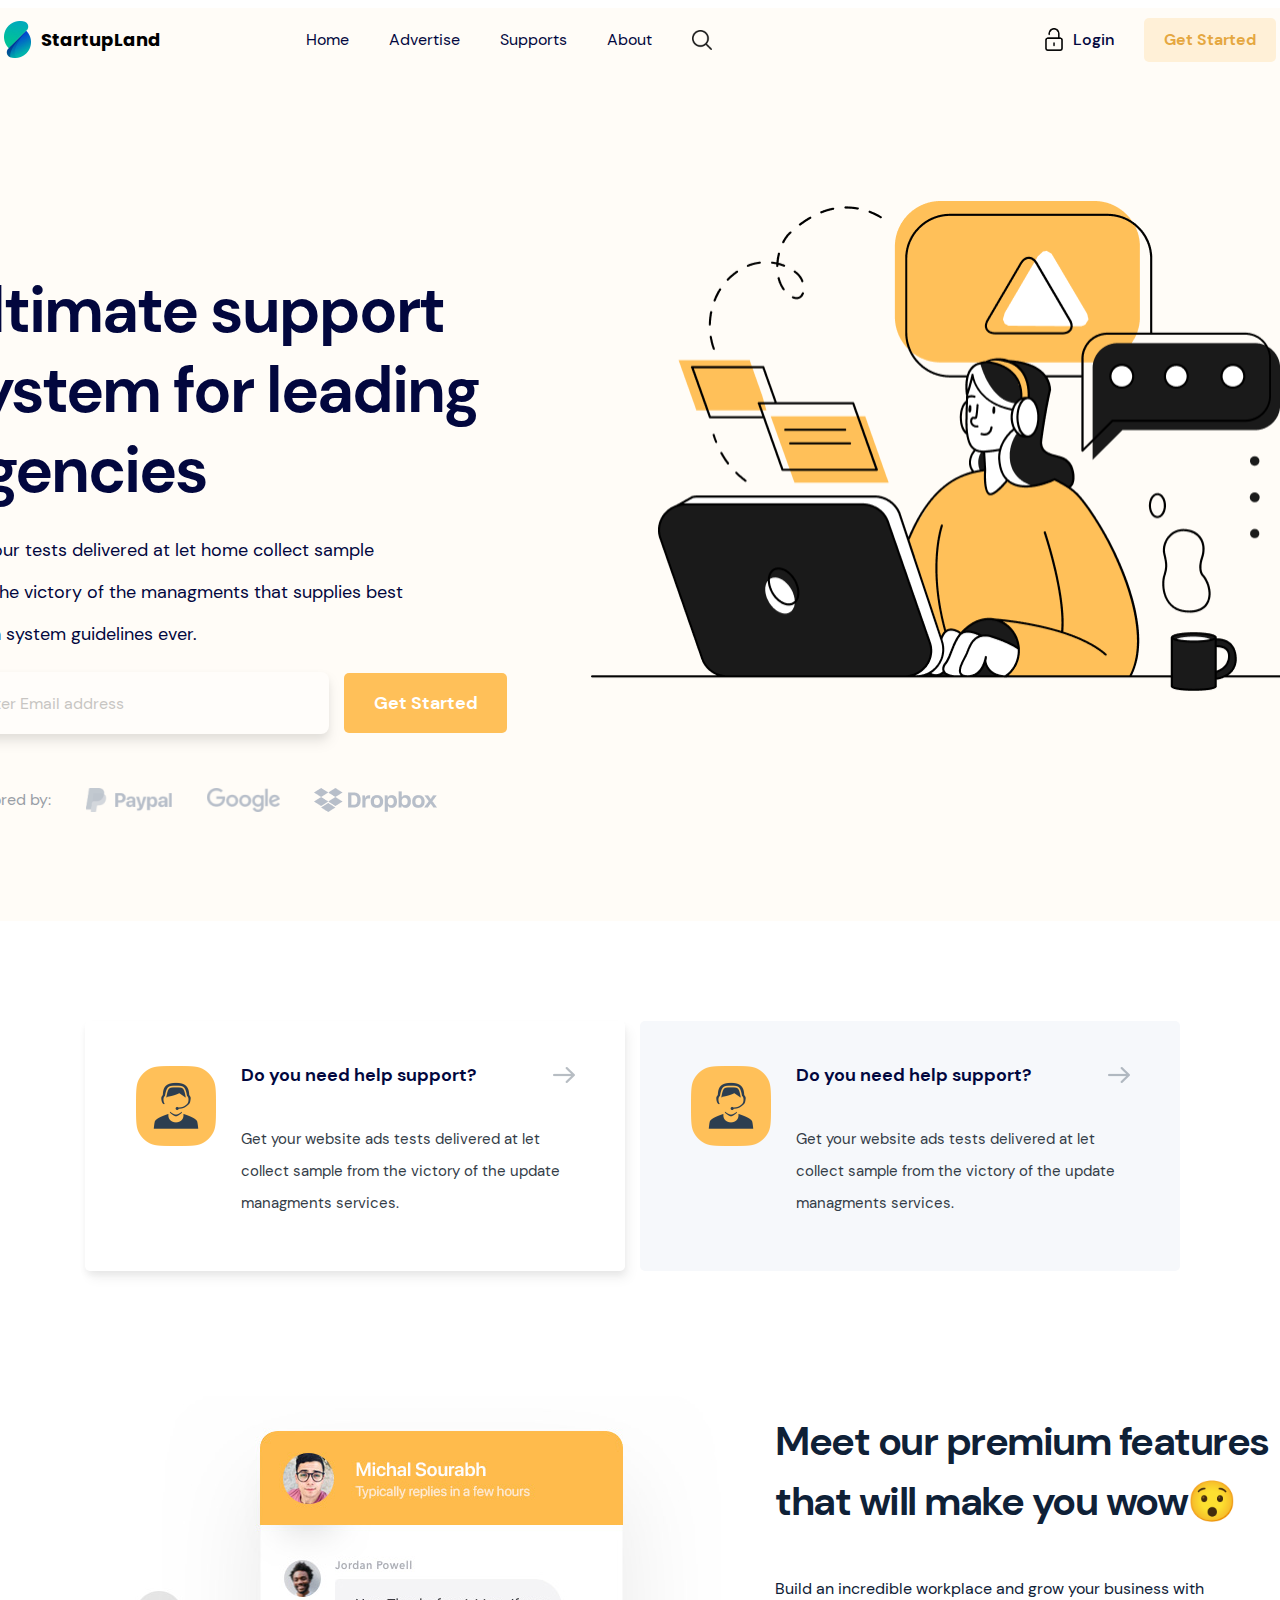
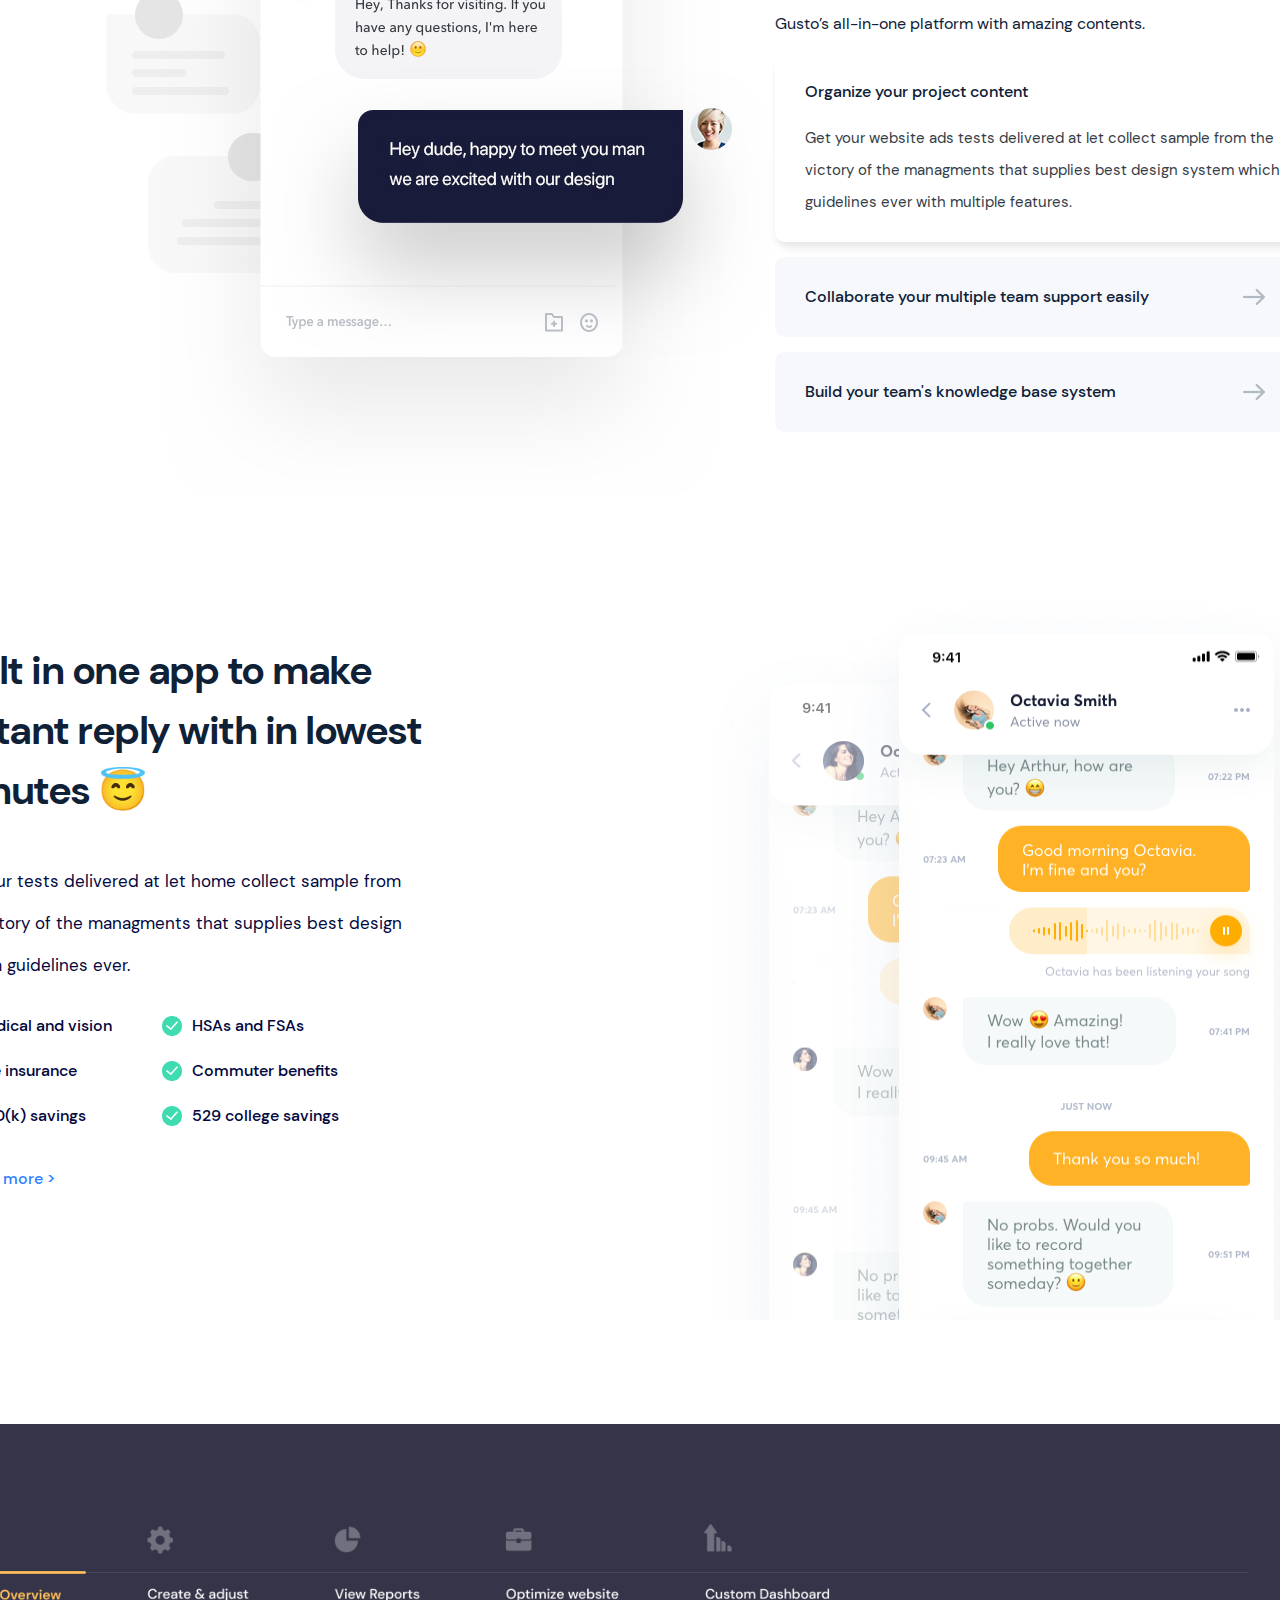
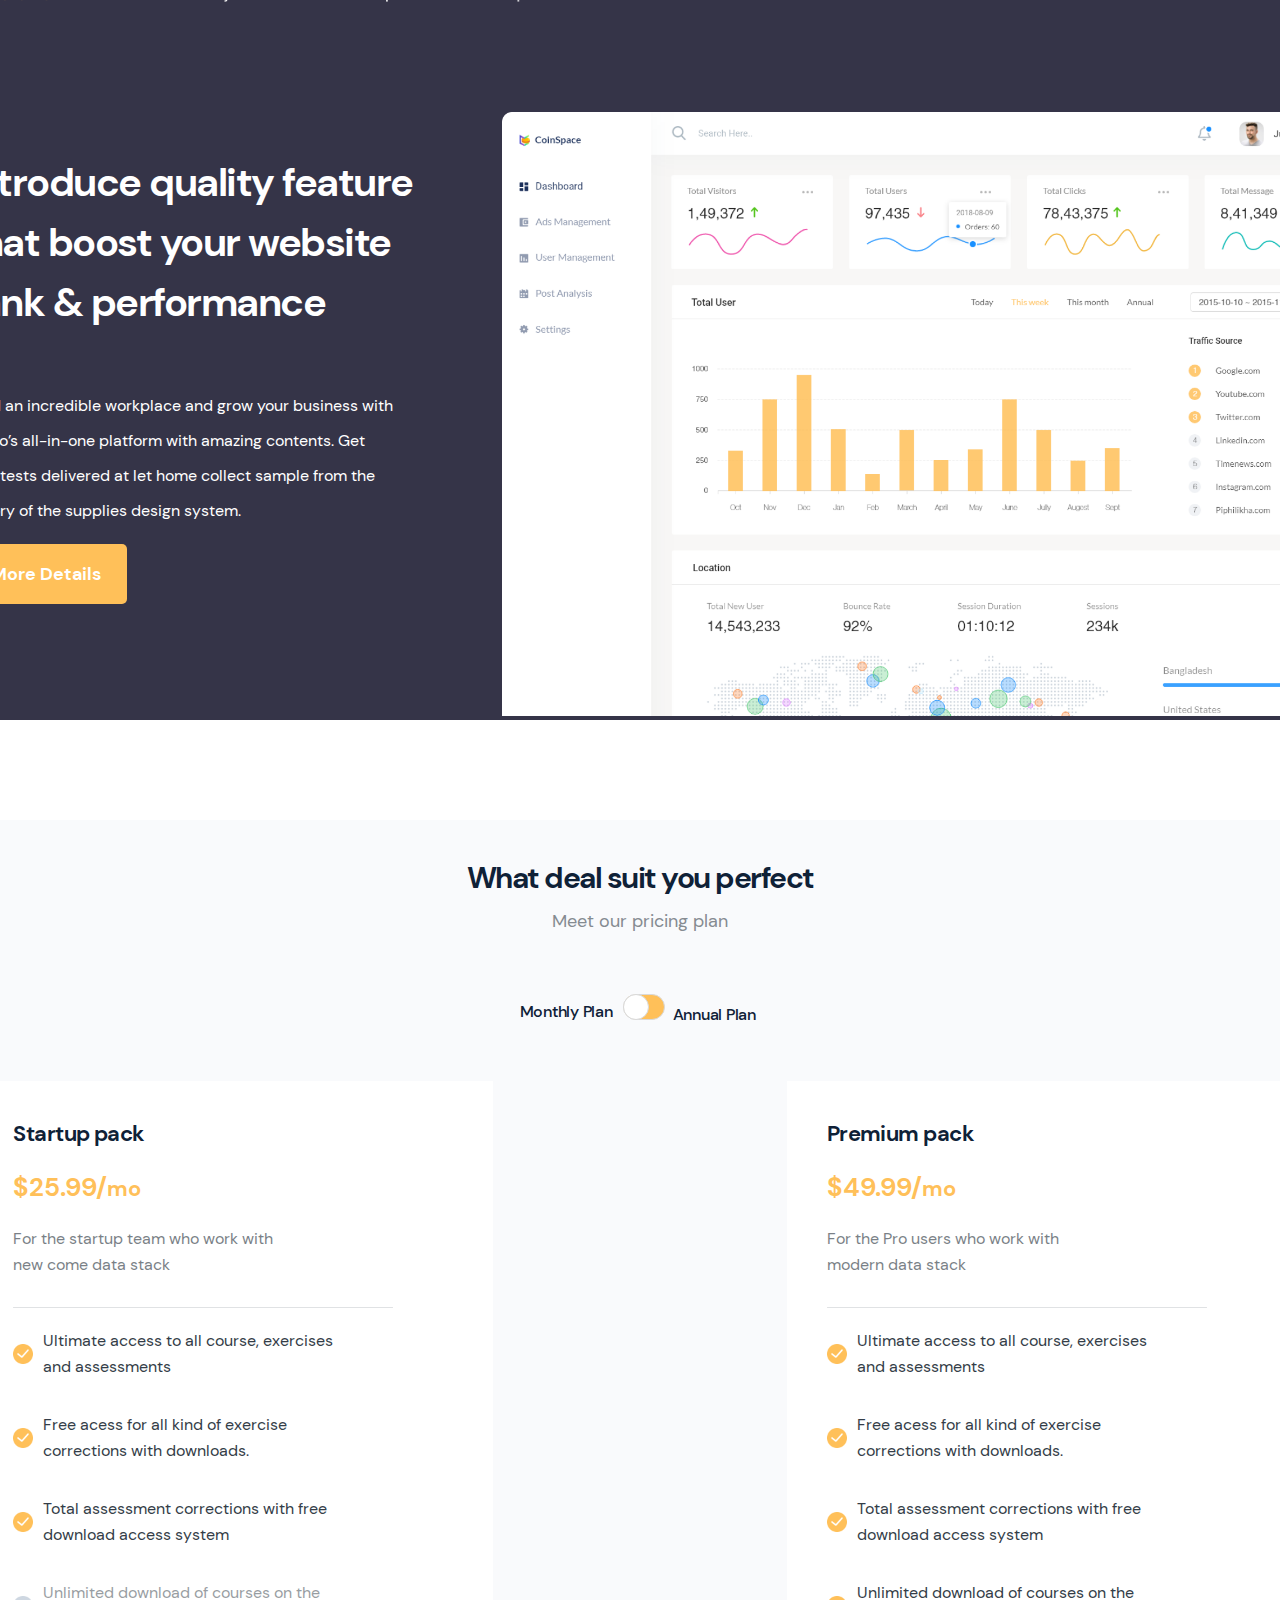
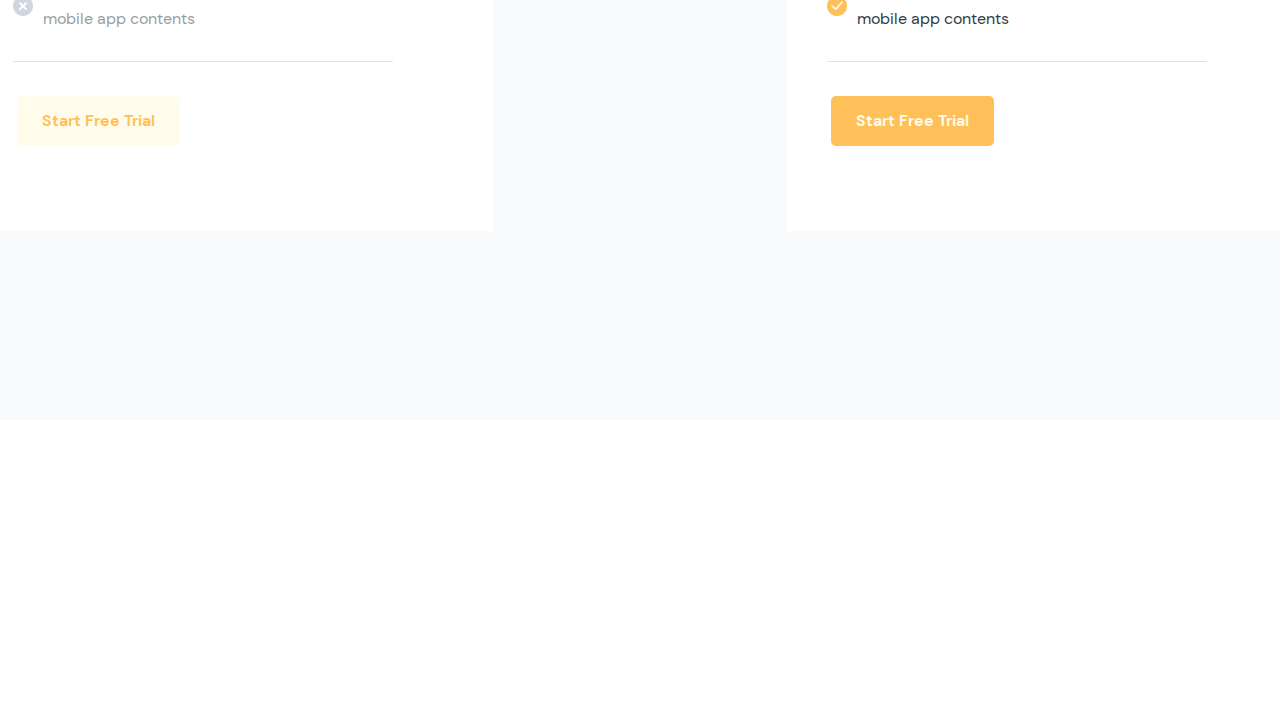
==== index.html @ fa93d99b "чергові зміни" ====
<!DOCTYPE html>
<html lang="en">
<head>
    <meta charset="UTF-8">
    <meta name="viewport" content="width=device-width, initial-scale=1.0">
    <link rel="stylesheet" href="style.css">
    <title>Document</title>
</head>
<body>
    <div class="container" id="header">
        <div class="top-menu">
            <div class="leftside-header"><div class="header-logo">
            <img src="img/logo.png">
            <p class="logo-text">StartupLand</p>
            </div>
            <div class="top-nav">
                <ul class="nav-ul">
                    <li><a href="#">Home</a>
                    </li>
                    <li><a href="#">Advertise</a>
                    </li>
                    <li><a href="#">Supports</a>
                    </li>
                    <li><a href="#">About</a>
                    </li>
                    <li>
                    <a href="#"><img src="img/search.png"></a>
                    </li>
                </ul></div></div>
            <div class="rightside-header">
                <div class="login">
                <a href="#"><img src="img/lock.png">Login</a>
            </div>
            <div class="get-started-button">
                    <a href="#">Get Started</a>
            </div></div>
            </div>
        <div class="flex-header-content">
        <div class="header-content">
            <h1>Ultimate support system for leading agencies</h1>
            <div class="header-text"><p>Get your tests delivered at let home collect sample from the victory of the managments that supplies best
                design system guidelines ever.</p></div>
               <div class="interactive-header">
                <form class="header-form">
                    <input type="email" placeholder="Enter Email address">
                </form>
                <button class="main-button"><a href="#">Get Started</a></button>
            </div>
            <div class="sponsors">
                <p>Sponsored by: </p>
                <img src="img/paypal.png">
                <img src="img/google.png">
                <img src="img/dropbox.png">
            </div>
        </div><img src="img/header_img.png"></div>
    </div>
    <div class="container" id="service">
        <div class="service1">
            <div  class="srvc_agent_img"><img src="img/service_agent.png"></div>
            <div>
                <div class="service-header"><h3>Do you need help support?</h3><img src="img/arrow.png"></div>
                <div class="service-text"><p>Get your website ads tests delivered at let collect sample from the victory of the update managments services.</p></div>
            </div>
        </div>
        <div class="service2">
            <div class="srvc_agent_img"><img src="img/service_agent.png"></div>
            <div>
                <div class="service-header"><h3>Do you need help support?</h3><img src="img/arrow.png"></div>
                <div class="service-text"><p>Get your website ads tests delivered at let collect sample from the victory of the update managments services.</p></div>
            </div>
        </div>
    </div>
    <div class="container" id="features">
        <div class="features-image"><img src="img/features_img.png"></div>
        <div class="features-content">
            <div class="features-header">
                <p>Meet our premium features 
            that will make you wow😯</p></div>
        <div class="features-text">
            <p>Build an incredible workplace and grow your business with Gusto’s all-in-one platform with amazing contents.</p>
        </div>
        <div class="features-container-shadowed">
            <h4>Organize your project content</h4>
            <p>Get your website ads tests delivered at let collect sample from the victory of the managments that supplies best design system which guidelines ever with multiple features.</p>
        </div>
        <div class="features-buttons">
           <div class="featuresBtn1"><div><a href="#">Collaborate your multiple team support easily </a></div><div><img src="img/arrow.png"></div></div> 
           <div class="featuresBtn1"><div><a href="#">Build your team's knowledge base system</a></div><div><img src="img/arrow.png"></div></div> 
        </div>
    </div></div>
    <div class="container" id="workHard">
        <div class="workHard-content"> 
            <div class="workHard-header">
            <p>Built in one app to make instant reply with in lowest minutes 😇</p></div>
            <div class="workHard-text"><p>Get your tests delivered at let home collect sample from the victory of the managments that supplies best design system guidelines ever.</p></div>
            <div class="workHard-benefits">
                <div class="first-column-wh">
                    <div class="benefit"><img src="img/green-check.png"><p>Medical and vision</p></div>
                    <div class="benefit"><img src="img/green-check.png"><p>Life insurance</p></div>
                    <div class="benefit"><img src="img/green-check.png"><p>400(k) savings</p></div>
                </div>
                <div class="second-column-wh">
                    <div class="benefit"><img src="img/green-check.png"><p>HSAs and FSAs</p></div>
                    <div class="benefit"><img src="img/green-check.png"><p>Commuter benefits</p></div>
                    <div class="benefit"><img src="img/green-check.png"><p>529 college savings</p></div>
                </div>
            </div>
        <a href="#">Explore more  ></a>    
        </div>
        <div class="workHard-image"><img src="img/workhard_img.png"></div>
    </div>
    <div class="container" id="slideFeatures">
        <div>
            <div class="tab-section-sf"><img src="img/tab_section.png"></div>
            <div class="slideFeatures-content">
                <div>
                    <div class="sf-content-header">
                    <p>Introduce quality feature 
                that boost your website
                rank & performance</p></div>
                <div class="sf-text">
                    <p>Build an incredible workplace and grow your business with Gusto’s all-in-one platform with amazing contents. Get your tests delivered at let home collect sample from the victory of the supplies design system.</p>
                </div>
                <button class="sf-button"><a href="#">More Details</a></button>
            </div>
                <div class="sf-image"><img src="img/sf_img.png">   </div>
            </div>
        </div>
    </div>
    <div class="container" id="pricingPlan">
        <div class="title-pricing">
            <h3>What deal suit you perfect</h3>
            <p>Meet our pricing plan</p>
            <div class="checkkbox">
            <div class="checkkkbox">
             <div><label>Monthly Plan</label></div>
            <div><input type='checkbox' class='ios8-switch ios8-switch-lg' id='checkbox-3'>
            <label for='checkbox-3'>Annual Plan</label>
        </div>
            <br></div></div></div>
       <div class="pricing-packs">
        <div class="startup-pack">
            <h2>Startup pack</h2>
            <p><span>$25.99/</span>mo</p>
            <div class="pack-info"><p>For the startup team who work with new come data stack</p></div>
            <img src="img/dividor.png">
            <div class="orange-benefit"><img src="img/orange-check.png"><p>Ultimate access to all course, exercises and assessments</p></div>
            <div class="orange-benefit"><img src="img/orange-check.png"><p>Free acess for all kind of exercise corrections with downloads.</p></div>
            <div class="orange-benefit"><img src="img/orange-check.png"><p>Total assessment corrections with free download access system</p></div>
            <div class="cross-benefit"><img src="img/cross.png"><p>Unlimited download of courses on the mobile app contents</p></div>
            <img src="img/dividor.png">
            <button class="button-startupPack"><a href="#">Start Free Trial</a></button>
        </div>
        <div class="premium-pack">
            <h2>Premium pack</h2>
            <p><span>$49.99/</span>mo</p>
            <div class="pack-info"><p>For the Pro users who work with modern data stack</p></div>
            <img src="img/dividor.png">
            <div class="orange-benefit"><img src="img/orange-check.png"><p>Ultimate access to all course, exercises and assessments</p></div>
            <div class="orange-benefit"><img src="img/orange-check.png"><p>Free acess for all kind of exercise corrections with downloads.</p></div>
            <div class="orange-benefit"><img src="img/orange-check.png"><p>Total assessment corrections with free download access system</p></div>
            <div class="orange-benefit"><img src="img/orange-check.png"><p>Unlimited download of courses on the mobile app contents</p></div>
            <img src="img/dividor.png">
            <button class="button-premiumPack"><a href="#">Start Free Trial</a></button>
        </div>
       </div>
    </div>
    <div class="container" id="allComments"></div>
    <div class="container" id="footer"></div>
</body>
</html>
---- style.css ----
@font-face {
    font-family: 'dm-sans';
    src: url('fonts/DMSans-Regular.ttf');
}
@font-face {
    font-family: 'dm-sans';
    font-weight: bold;
    src: url('fonts/DMSans-Bold.ttf');
}
@font-face {
    font-family: 'dm-sans-medium';
    src: url('fonts/DMSans-Medium.ttf');
}
@font-face {
    font-family: 'poppins-bold';
    src: url('fonts/Poppins-Bold.ttf');
}
.container{
    margin-bottom: 100px;
    width: 1920px;
}
/* HEADER */ 
body{
display:flex;
align-items:center;
flex-direction: column;
}
#header{    
    background-image: url(img/header_bg.png);
}
.top-menu{
    display:flex;
    flex-direction: row;
    align-items: center;
    justify-content: space-evenly;
}
.top-nav {
    display: flex;
    flex-direction: row;
}

.top-nav ul, .top-nav li{
    list-style-type: none;
    display: flex;
    flex-direction: row;
    padding-left:40px;
}
.top-nav ul li img,  .login img{
    height:20px;
    width:auto;
    margin-right: 10px;
}
.logo-text{
    font-family: 'poppins-bold';
    font-size:18px;
}
.nav-ul{
    font-size:16px;
    font-family: 'dm-sans';
}
.header-logo{
    display: flex;
    flex-direction: row;
    align-items: center;
    margin-right: 65px;
    
}
.header-logo img {
    height: 37px;
    width: auto;
    margin-right: 10px;
}
.nav-ul img{
    height: 30px;
    width: auto;
    margin-right:250px;
}
.login{
    color:#0F2137;
    font-family: 'dm-sans-medium';
    font-size:16px;
    margin-right:15px;
    
}

.login img{
    width:18px;
    height: auto;
}
.login a, .login, .top-nav ul li a{
    display: flex;
    flex-direction: row;
    align-items: center;
    text-decoration: none;
    color: #02073E;
    
}
.get-started-button a{
    text-decoration: none;
    text-align: center;
    color: #E5A740;
}
.get-started-button{
    display:flex;
    flex-direction: column;
    justify-content: center;
    margin-left:15px;
    background:#FFF0D7;
    border-radius: 5px;
    font-family: 'dm-sans';
    font-weight: bold;
    font-size:16px;
    width:131.82px;
    height:44px;
}
.leftside-header , .rightside-header{
display:flex;
flex-direction: row;
}
.header-text{
display:flex;
width: 470px;
height: 116px;
left: 310px;

font-family: 'dm-sans';
font-style: normal;
font-weight: 400;
font-size: 18px;
line-height: 42px;

color: #02073E;
}
.flex-header-content{
    display:flex;
    flex-direction: row;
    align-items: center;
    justify-content: center;
    margin-bottom: 100px;
}
.flex-header-content img{
    height:490.8px;
    width:741.1px;
}
.header-content{
    display: flex;
    flex-direction: column;
}
.header-content h1{
    display:flex;
    letter-spacing: -2px;
    font-family: 'dm-sans';
    font-size:64px;
    line-height:80px;
    width: 644px;
    height: 240px;
    left: 310px;
    margin:200px 0 0 0  ;
    color: #02073E;
}
.header-form{
    margin: 45px 0px;
    color:#02073E;
}
.header-form input{
    font-family: 'dm-sans';
    padding-left:30px;  
    text-align: left;
    color:#02073E;
    opacity:0.4;
    line-height: 40px;
    font-size: 16px;
    border-radius: 8px;
    border-style: none;
    outline: none;
    width:350px;
    height:60px;
    box-shadow: 0 8px 12px rgba(0, 0, 0, 0.2), 0 4px 6px rgba(0, 0, 0, 0.1);
}
.header-form button{
    border-radius: 8px;
    border: 0px;
    outline: none;
    height: 60px;
    font-size: 16px;
    line-height: 40px;
    background-color: #FFFFFF;
    color: #02073E;
}
.interactive-header{
    display: flex;
    flex-direction: row;
    align-items: center;
}
.main-button{
    margin-left:20px;
    display:flex;
    align-items: center;
    width:163px;
    height:60px;
    flex-direction: column;
    justify-content: center;
    margin-left:15px;
    background:#FFC059;
    border-radius: 5px;
    font-family: 'dm-sans';
    font-weight: bold;
    font-size:18px;
    border:0px;
}
.main-button a{
    text-decoration: none;
    text-align: center;
    color:#FFFFFF;

}
.header-img{
    height:741.1px;
    width:auto;
}
.sponsors{
    display: flex;
    flex-direction: row;
    justify-content: space-between;
    align-items: center;
    width:490px;
    height:42px;
}
.sponsors p{


font-family: 'DM-Sans';
font-style: normal;
font-weight: 400;
font-size: 16px;
line-height: 42px;

color: #566272;

opacity: 0.6;

}
.sponsors img{
    height:24px;
    width:auto;
}
/* HEADER */ 

/* SUPPORT */
#service{
    display: flex;
    flex-direction: row;
    align-items: center;
    justify-content: center;
}
.service1, .service2{
    display: flex;
    flex-direction: row;
    justify-content:center;
    width:540px;
    height:230px;
    font-family: 'dm-sans';
    color:#343D48;
    line-height: 32px;
    font-size:15px;
    margin-right:15px;
    border-radius:5px;
    padding-top:20px;
}
.srvc_agent_img{
    padding-top:25px;
    display: flex;
    align-items: start;
}
.service1{  
    box-shadow: 4px 8px 12px rgba(0, 0, 0, 0.05), 0 4px 6px rgba(0, 0, 0, 0.05);
}
.service2{
    background-color: #F6F8FB;
}
.service1 img, .service2 img {
width:80px;
height:80px;
}
.service-header{
    display: flex;
    flex-direction: row;
    justify-content: space-between;
    align-items: center;
    font-family: 'dm-sans';
    font-weight: bold;
    margin-left:25px;
    color:#02073E;
}
.service-text{
    margin-left:25px;
    width:334px;
}
.service-header img{
    height: 16px;
    width: auto;
}

/* SUPPORT */

/* FEATURES */
#features {
    display:flex;
    flex-direction: row;
    justify-content: center;
}
.features-header {
width:503px;
font-family: 'dm-sans';
font-style: normal;
font-weight: 700;
font-size: 40px;
line-height: 60px;
/* or 150% */
letter-spacing: -1.5px;

color: #0F2137;




}
.features-text{
width:478px;
font-family: 'dm-sans';
font-style: normal;
font-weight: 400;
font-size: 16px;
line-height: 35px;

color: #0F2137;


}
.features-image img {
    width:790px;
    height:725px;
}

.features-container-shadowed{
width:500px;
height: 150px;
font-family: 'dm-sans';
font-style: normal;
font-size: 15px;
padding:20px 10px 15px 10px;
line-height: 32px;
background-color: #FFFFFF;
color: #0F2137;
border-radius: 10px;
box-shadow: 4px 8px 12px rgba(0, 0, 0, 0.05), 0 4px 6px rgba(0, 0, 0, 0.05);
}
.features-container-shadowed p{
  margin-left:20px;
width:475px;
font-family: 'dm-sans';
font-style: normal;
font-weight: 400;
font-size: 15px;
line-height: 32px;
/* or 213% */

color: #343D48;


}
.features-container-shadowed h4{
margin:0px 0px 0px 20px;
width:302px;
font-family: 'dm-sans-medium';
font-size: 16px;
font-weight: 100;
line-height: 30px;
}


.features-buttons a{
    text-decoration: none;
    color:#0F2137;
    font-family: 'dm-sans-medium';
font-style: normal;
font-weight: 500;
font-size: 16px;
line-height: 30px;
}
.featuresBtn1{
    border-radius: 10px;
    margin-bottom: 5px;
    margin-top:15px;
    display: flex;
    flex-direction: row;
    align-items: center;
    justify-content: space-between;
    padding: 0 30px 0px 30px;
}
.features-buttons div {
    display: flex;
    flex-direction: row;
    align-items: center;
    background-color: #F6F8FB;
    min-height: 80px;
    max-width: 550px;
}
.features-buttons div img {
    height: 16px;
}
/* FEATURES */
/* WORKHARD */
#workHard{
    display: flex;
    flex-direction: row;
    justify-content: space-evenly;
}
.workHard-header{
width:510px;
font-family: 'dm-sans';
font-style: normal;
font-weight: 700;
font-size: 40px;
line-height: 60px;
/* or 150% */
letter-spacing: -1.5px;

color: #0F2137;


}
.workHard-text{
width:470px;
font-family: 'dm-sans';
font-style: normal;
font-weight: 400;
font-size: 17px;
line-height: 42px;

color: #02073E;


}
.workHard-image img{
    height: 720px;
    width: 620px;
}
.first-column-wh img , .second-column-wh img {
 width:20px;
 height: 20px;
 margin-right:10px;


}
.benefit p {
margin-right: 50px;

 }

.workHard-benefits{
    font-family: 'dm-sans-medium';
font-style: normal;
font-weight: 500;
font-size: 16px;
/* or 281% */

color: #02073E;

    display: flex;
    flex-direction: row;
    align-items: center;
    margin-bottom: 20px;
}
.benefit{
    display: flex;
    flex-direction: row;
    align-items: center;
    max-height: 45px;
}
.workHard-content a{
text-decoration:none;

font-family: 'dm-sans-medium';
font-size: 16px;
line-height: 42px;
/* identical to box height, or 262% */

color: #3183FF;


}
/* WORKHARD */

/* SLIDE FEATURES */
#slideFeatures{
    background-color: #353448;
    display:flex;
    flex-direction: row;
    justify-content: center;
}
.sf-content-header{
    display:flex;
    flex-direction: row;
width:458px;
margin-right:80px;
font-family: 'dm-sans';
font-style: normal;
font-weight: 700;
font-size: 40px;
line-height: 60px;
/* or 150% */
letter-spacing: -1.5px;

color: #FFFFFF;

}
.sf-text{
width:436px;
font-family: 'dm-sans';
font-style: normal;
font-weight: 400;
font-size: 16px;
line-height: 35px;
/* or 219% */

color: #FFFFFF;


}
.sf-button {
/* identical to box height, or 222% */
background:#FFC059;
border-radius: 5px;
width:163px;
height: 60px;
border:0px;
}
.sf-button a{
    text-decoration: none;
    color: #FFFFFF;
    font-family: 'dm-sans';
font-style: normal;
font-weight: 700;
font-size: 18px;
line-height: 40px;
text-align: center;
}
.sf-image{
    width:829px;
}
.sf-image img{
    max-width: 100%;
}
.slideFeatures-content{
    display: flex;
    flex-direction: row;
    margin-left:15px;
}
.tab-section-sf {
    margin-bottom: 100px;
}
.tab-section-sf img {
    width: 1300px;
    padding-top: 100px;
}
/* SLIDE FEATURES */
/* PRICING PLAN */
#pricingPlan{
    background-color: #F9FAFC;
}
.title-pricing{
  display: flex;
  flex-direction: column;
  align-items: center;
}
.title-pricing h3{

font-family: 'dm-sans';
font-style: normal;
font-weight: 700;
font-size: 30px;
line-height: 55px;
/* identical to box height, or 183% */
display: flex;
align-items: center;
text-align: center;
letter-spacing: -1.5px;
margin-bottom:-15px;
color: #0F2137;

}
.title-pricing p{

font-family: 'dm-sans';
font-style: normal;
font-weight: 400;
font-size: 18px;
line-height: 26px;
/* identical to box height, or 144% */
display: flex;
align-items: flex-end;
text-align: center;
margin-bottom: 60px;
color: #858B91;


}
.checkkkbox{
    display: flex;
flex-direction: row;
align-items: center;
width:261px;
}
.checkkbox label, .checkkbox p{

margin-left:10px;
font-family: 'dm-sans-medium';
font-style: normal;
font-weight: 500;
font-size: 16px;
line-height: 24px;
/* identical to box height, or 150% */
display: flex;
align-items: center;
letter-spacing: -0.24px;

color: #0F2137;


}
input[type="checkbox"].ios8-switch {
    position: absolute;
    margin: 8px 0 0 16px;    
}
input[type="checkbox"].ios8-switch + label {
    position: relative;
    padding: 5px 0 0 50px;
    line-height: 2.0em;
}
input[type="checkbox"].ios8-switch + label:before {
    content: "";
    position: absolute;
    display: block;
    left: 0;
    top: 0;
    width: 40px; /* x*5 */
    height: 24px; /* x*3 */
    border-radius: 16px; /* x*2 */
    background: #FFC059;
    border: 1px solid #d9d9d9;
    -webkit-transition: all 0.3s;
    transition: all 0.3s;
}
input[type="checkbox"].ios8-switch + label:after {
    content: "";
    position: absolute;
    display: block;
    left: 0px;
    top: 0px;
    width: 24px; /* x*3 */
    height: 24px; /* x*3 */
    border-radius: 16px; /* x*2 */
    background: #fff;
    border: 1px solid #d9d9d9;
    -webkit-transition: all 0.3s;
    transition: all 0.3s;
}
input[type="checkbox"].ios8-switch + label:hover:after {
    box-shadow: 0 0 5px rgba(0,0,0,0.3);
}
input[type="checkbox"].ios8-switch:checked + label:after {
    margin-left: 16px;
}
input[type="checkbox"].ios8-switch:checked + label:before {
    background: #55D069;
}
#pricingPlan{
    height:1200px;
}
.pricing-packs{
    display:flex;
    align-items: center;
    flex-direction: row;
    justify-content: space-evenly;
    padding: 0px -15px 0px -15px;
    margin-top:50px;
}
.startup-pack , .premium-pack{
    background-color:#FFFFFF;
    width:480px;
    height:730px;
    padding:20px 0 0 40px;
}

.startup-pack p, .premium-pack p {
    color:#FFC059;
    font-family: 'dm-sans';
    font-size:22px;
    font-weight:bold;
}
.startup-pack p span, .premium-pack p span {
    color:#FFC059;
    font-family: 'dm-sans';
    font-size:26px;
    font-weight:bold;
}
.pack-info p{

    width:291px;
    font-family: 'DM-Sans';
    font-style: normal;
    font-weight: 400;
    font-size: 16px;
    line-height: 26px;
    /* or 162% */
    
    color: #343D48;
    
    opacity: 0.65;
    
    }
.pricing-packs h2{
/* Business Class */


font-family: 'dm-sans';
font-style: normal;
font-weight: 700;
font-size: 22px;
line-height: 29px;
/* identical to box height */
display: flex;
align-items: flex-end;
letter-spacing: -0.55px;

color: #0F2137;


}
.orange-benefit, .cross-benefit{
 display: flex;
 flex-direction: row;
 align-items: center;
}
.orange-benefit p{
width:291px;
font-family: 'dm-sans';
font-style: normal;
font-weight: 400;
font-size: 16px;
line-height: 26px;
/* or 162% */
display: flex;
align-items: flex-end;

color: #343D48;

}
.startup-pack img , .premium-pack img{
    width:380px;
    height:1px;
}
.cross-benefit p{
    /* Drag & Drop Builder 1,000's of Templates Blog Support Tools eCo */

width:291px;
font-family: 'DM-Sans';
font-style: normal;
font-weight: 400;
font-size: 16px;
line-height: 26px;
/* or 162% */
display: flex;
align-items: flex-end;

color: #343D48;

opacity: 0.5;

}
.orange-benefit img{
    width:20px;
    height:20px;
    margin-right:10px;
}
.cross-benefit img{
    width:20px;
    height:20px;
    margin-right:10px;
}
.button-startupPack {
    margin-left:4px;
margin-top:30px;
    display:flex;
    align-items: center;
    width:163px;
    height:50px;
    flex-direction: column;
    justify-content: center;
    background:#fffcec;
    border-radius: 5px;
    font-family: 'dm-sans';
    font-weight: bold;
    font-size:18px;
    border:0px;
}
.button-startupPack a {
font-family: 'DM-Sans';
font-style: normal;
font-weight: 700;
font-size: 16px;
line-height: 40px;
/* identical to box height, or 250% */
text-align: center;

color: #FFC059;


    text-decoration: none;
    text-align: center;


}
.button-premiumPack{
    margin-left:4px;
margin-top:30px;
    display:flex;
    align-items: center;
    width:163px;
    height:50px;
    flex-direction: column;
    justify-content: center;
    background:#FFC059;
    border-radius: 5px;
    font-family: 'dm-sans';
    font-weight: bold;
    font-size:18px;
    border:0px;
}
.button-premiumPack a{
    font-family: 'DM-Sans';
font-style: normal;
font-weight: 700;
font-size: 16px;
line-height: 40px;
/* identical to box height, or 250% */
text-align: center;

color: #fffcec;


    text-decoration: none;
    text-align: center;

}
/* PRICING PLAN */
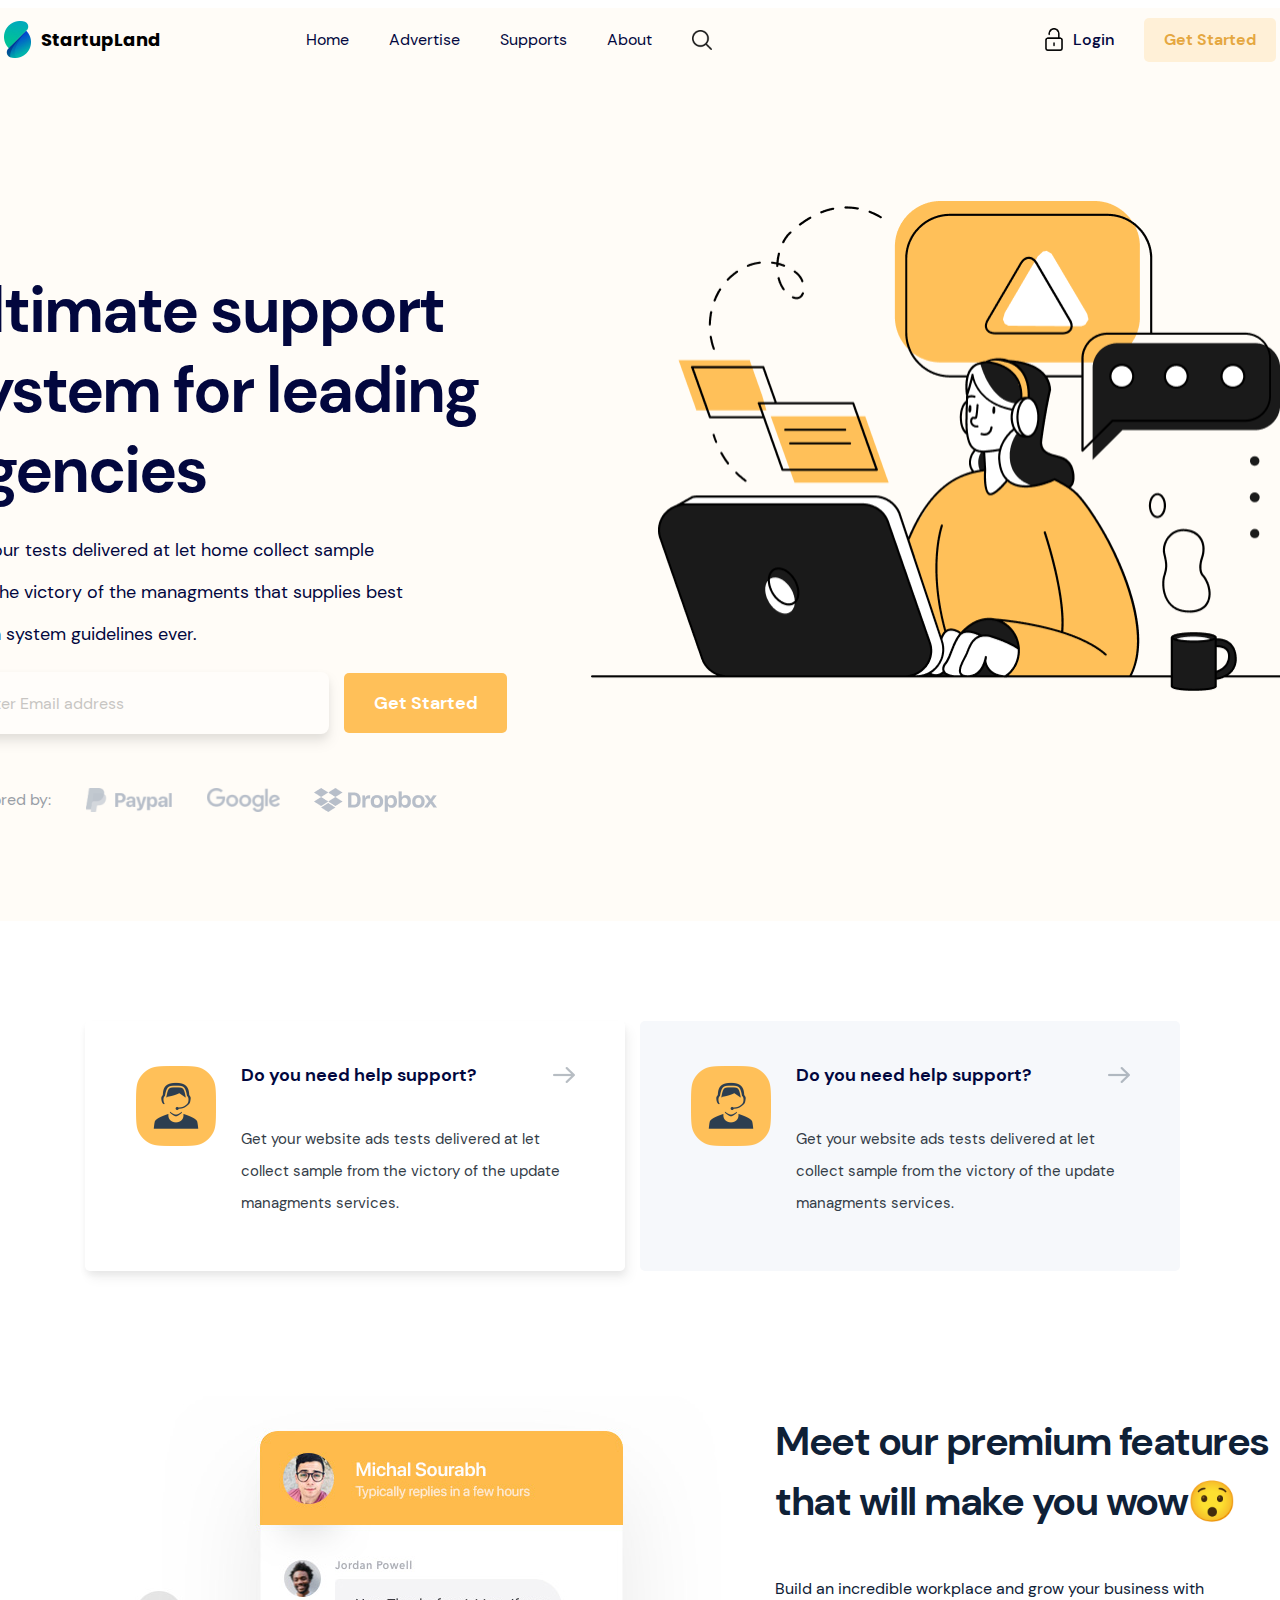
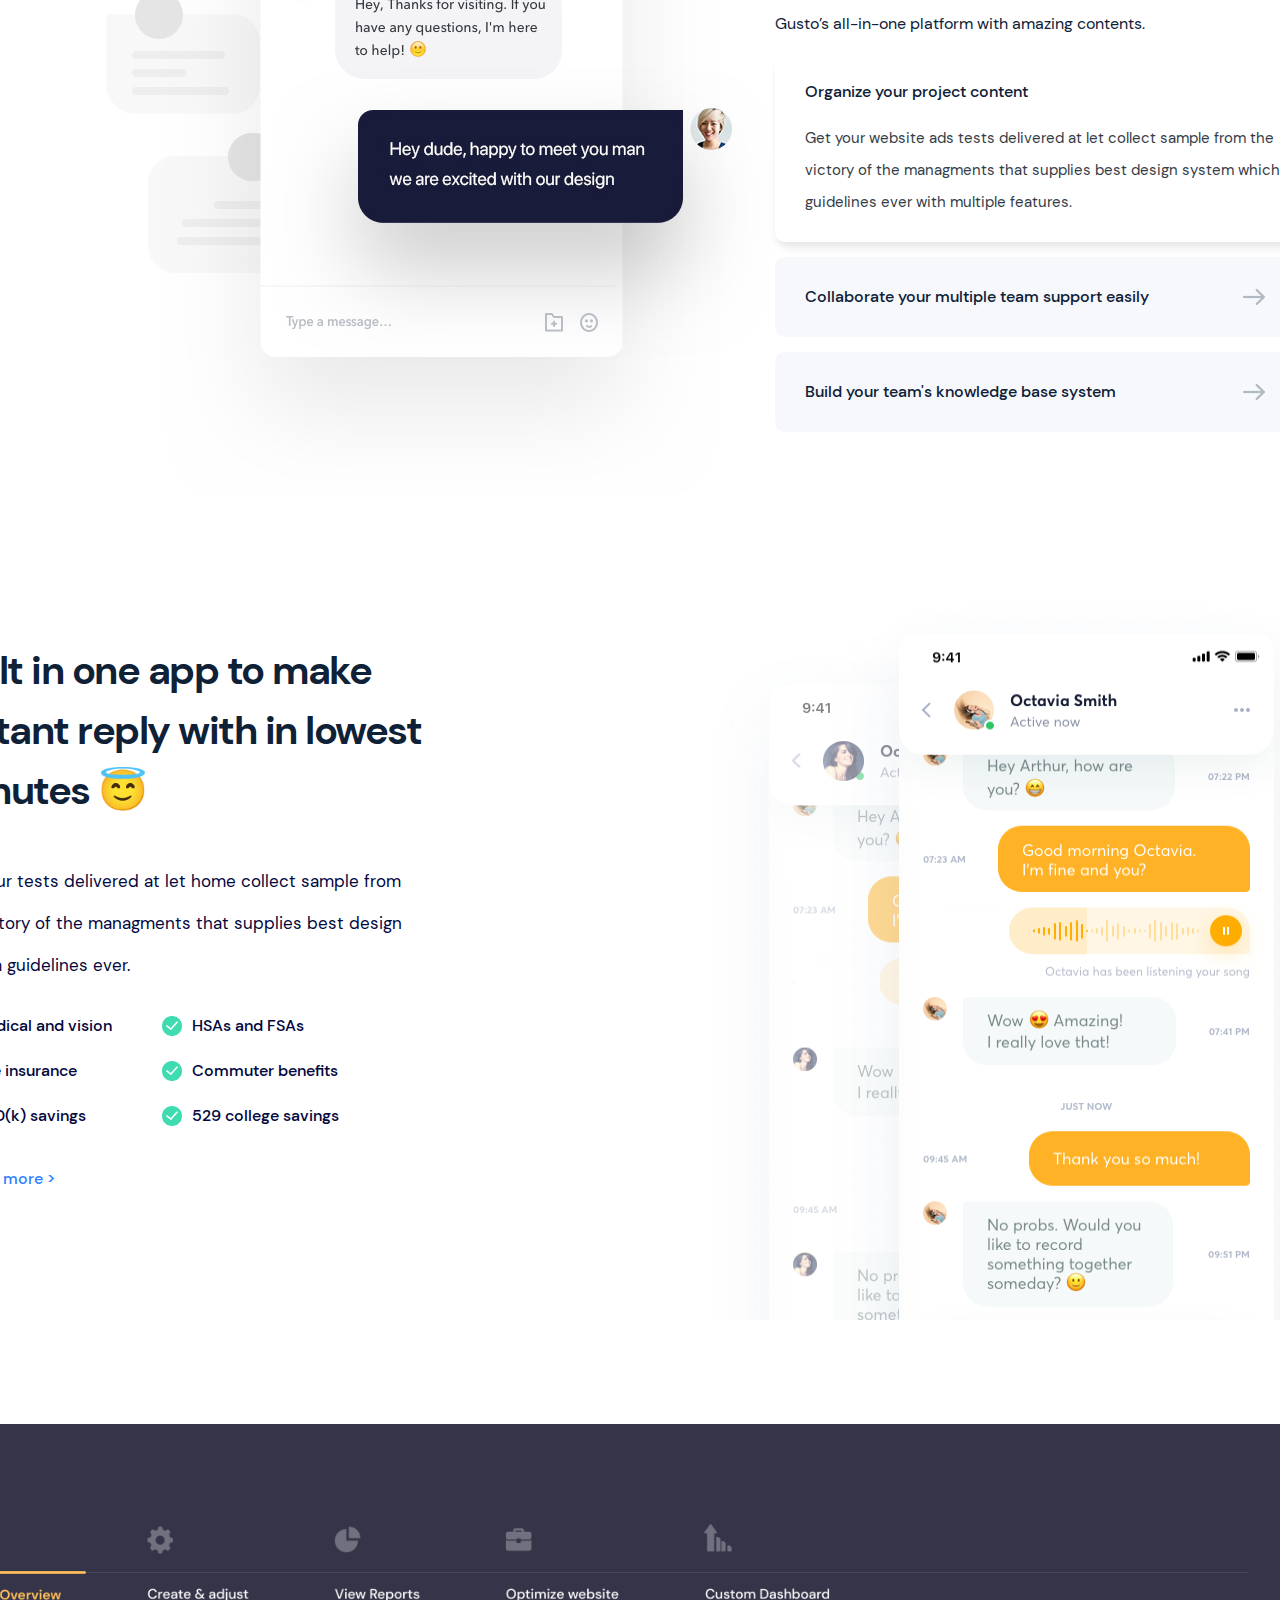
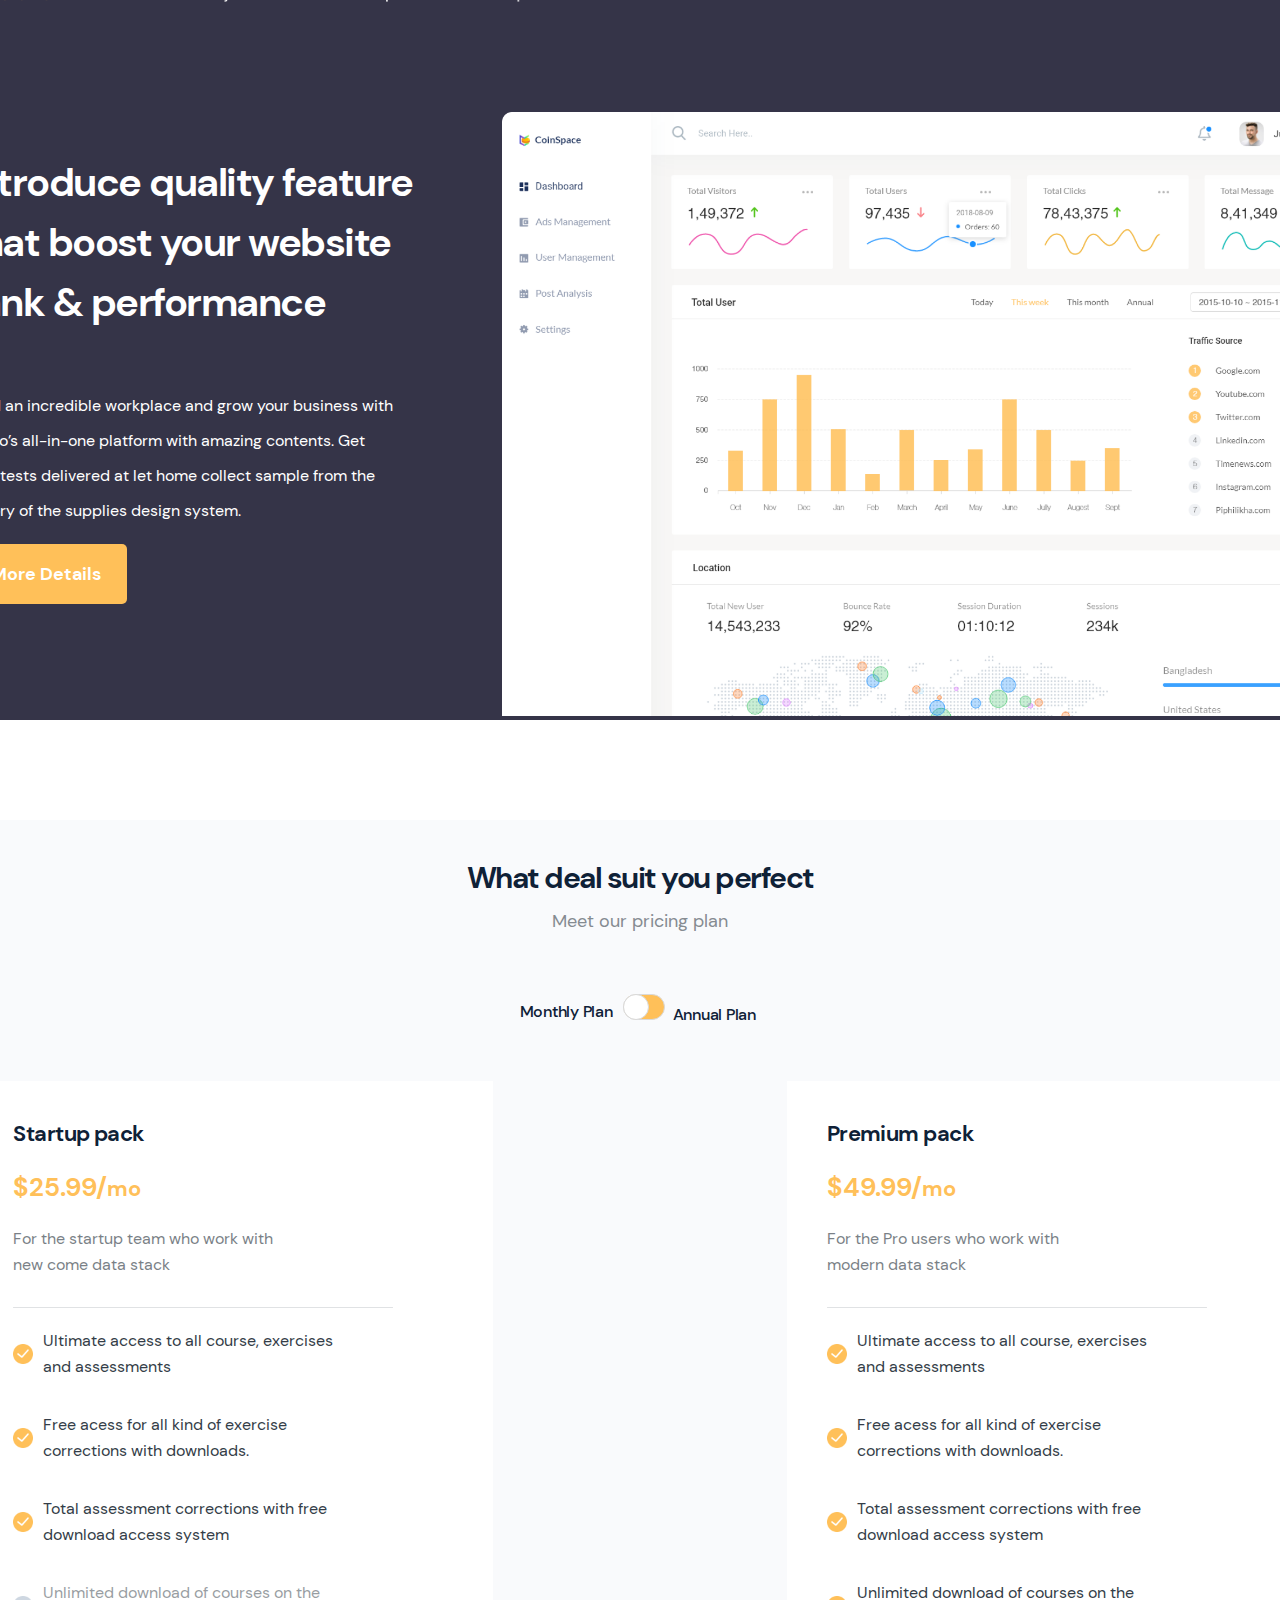
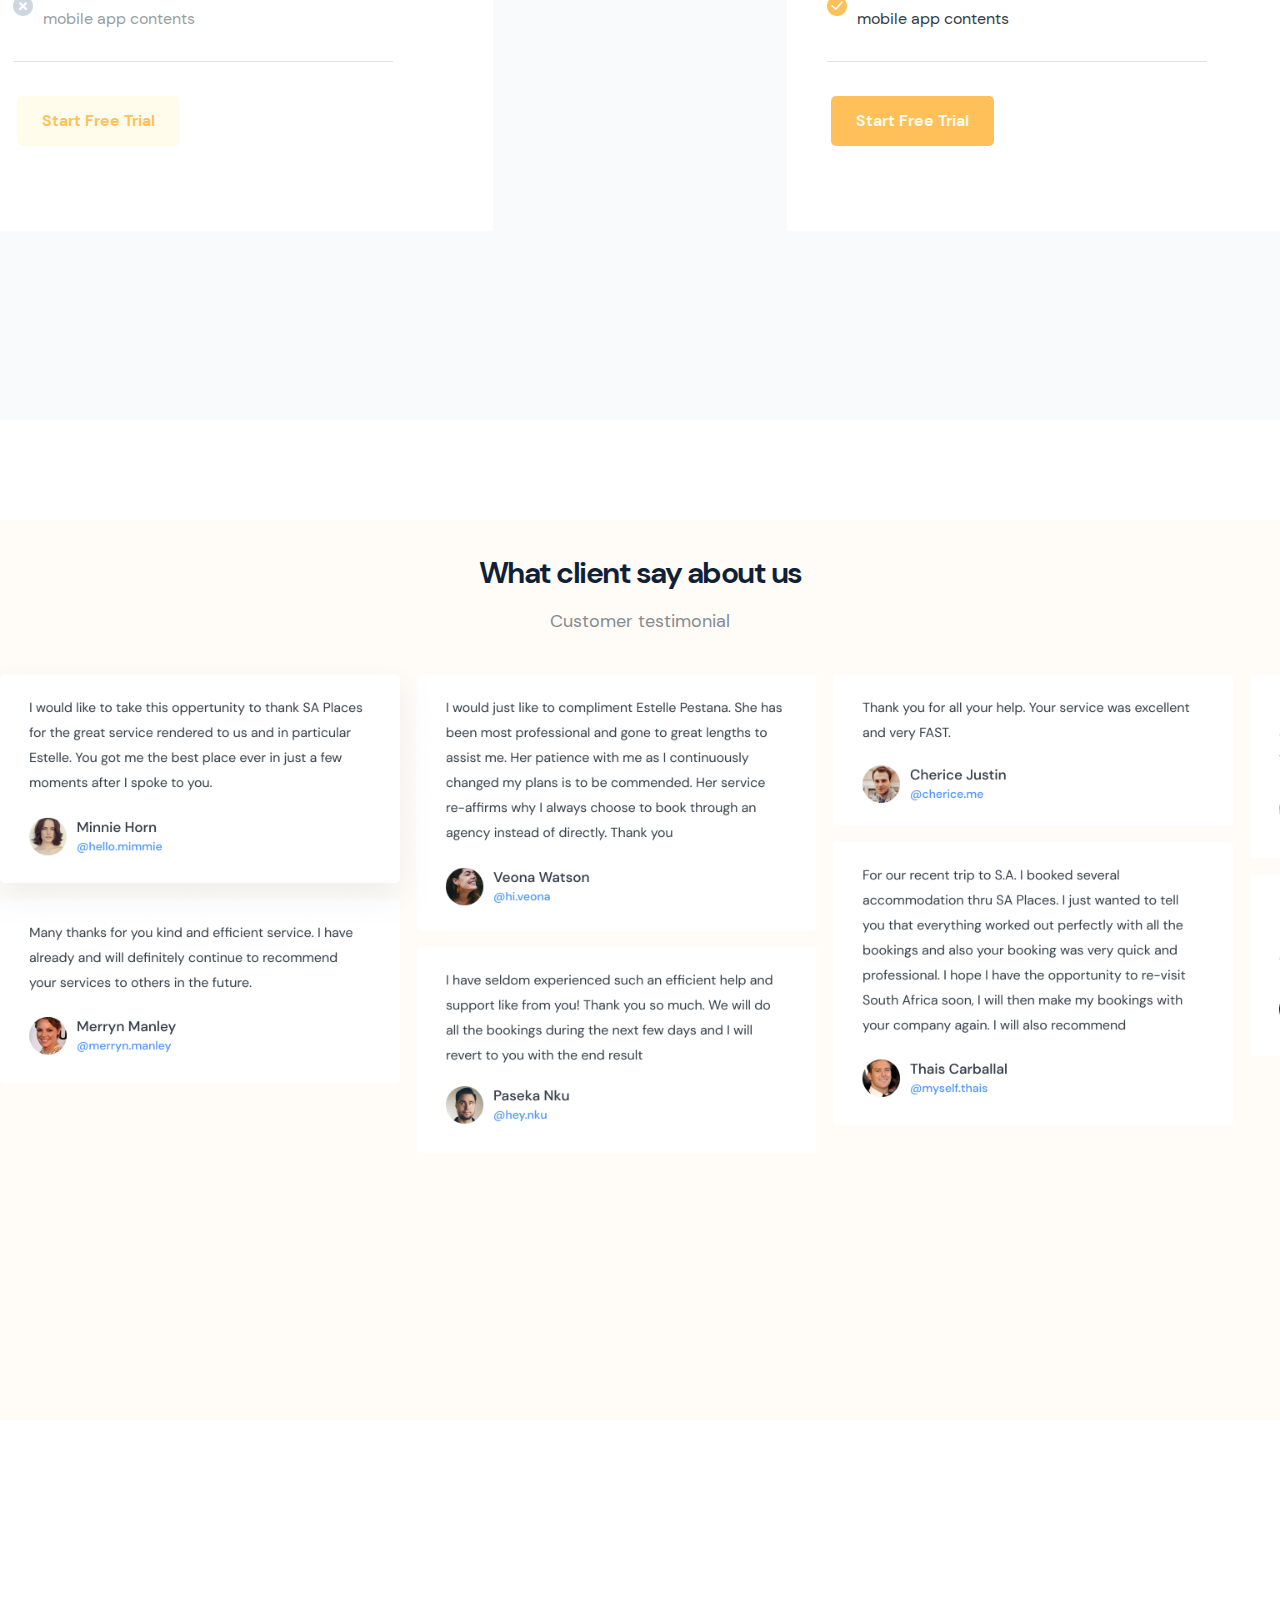
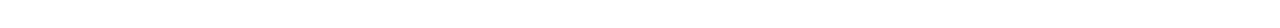
==== commit 3a167e18: "backup" ====
--- a/index.html
+++ b/index.html
@@ -165,7 +165,13 @@
         </div>
        </div>
     </div>
-    <div class="container" id="allComments"></div>
-    <div class="container" id="footer"></div>
+    <div class="container" id="allComments">
+        <div class="title-comments"><h2>What client say about us</h2>
+        <p>Customer testimonial</p></div>
+        <img src="img/messages.png">
+    </div>
+    <div class="container" id="footer">
+        
+    </div>
 </body>
 </html>--- a/style.css
+++ b/style.css
@@ -24,6 +24,8 @@
 display:flex;
 align-items:center;
 flex-direction: column;
+height: 100%; 
+overflow-x: hidden;
 }
 #header{    
     background-image: url(img/header_bg.png);
@@ -854,4 +856,58 @@
     text-align: center;
 
 }
-/* PRICING PLAN */+/* PRICING PLAN */
+/* ALL COMMENTS */
+#allComments{
+    background-color: #FFFCF7;
+    display:flex;
+    flex-direction: column;
+    align-items: center;
+    height:900px;
+}
+#allComments h2 {
+
+margin-bottom: -10px;
+font-family: 'dm-sans';
+font-style: normal;
+font-weight: 700;
+font-size: 30px;
+line-height: 55px;
+/* identical to box height, or 183% */
+display: flex;
+align-items: center;
+text-align: center;
+letter-spacing: -1.5px;
+
+color: #0F2137;
+
+
+}
+#allComments p{
+   
+font-family: 'DM-Sans';
+font-style: normal;
+font-weight: 400;
+font-size: 18px;
+line-height: 26px;
+/* identical to box height, or 144% */
+display: flex;
+align-items: flex-end;
+text-align: center;
+
+color: #858B91;
+
+
+}
+#allComments img{
+    width:1600px;
+}
+.title-comments{
+ display: flex;
+ flex-direction: column;
+ align-items: center;
+}
+/* ALL COMMENTS */
+/* footer */
+
+/* footer */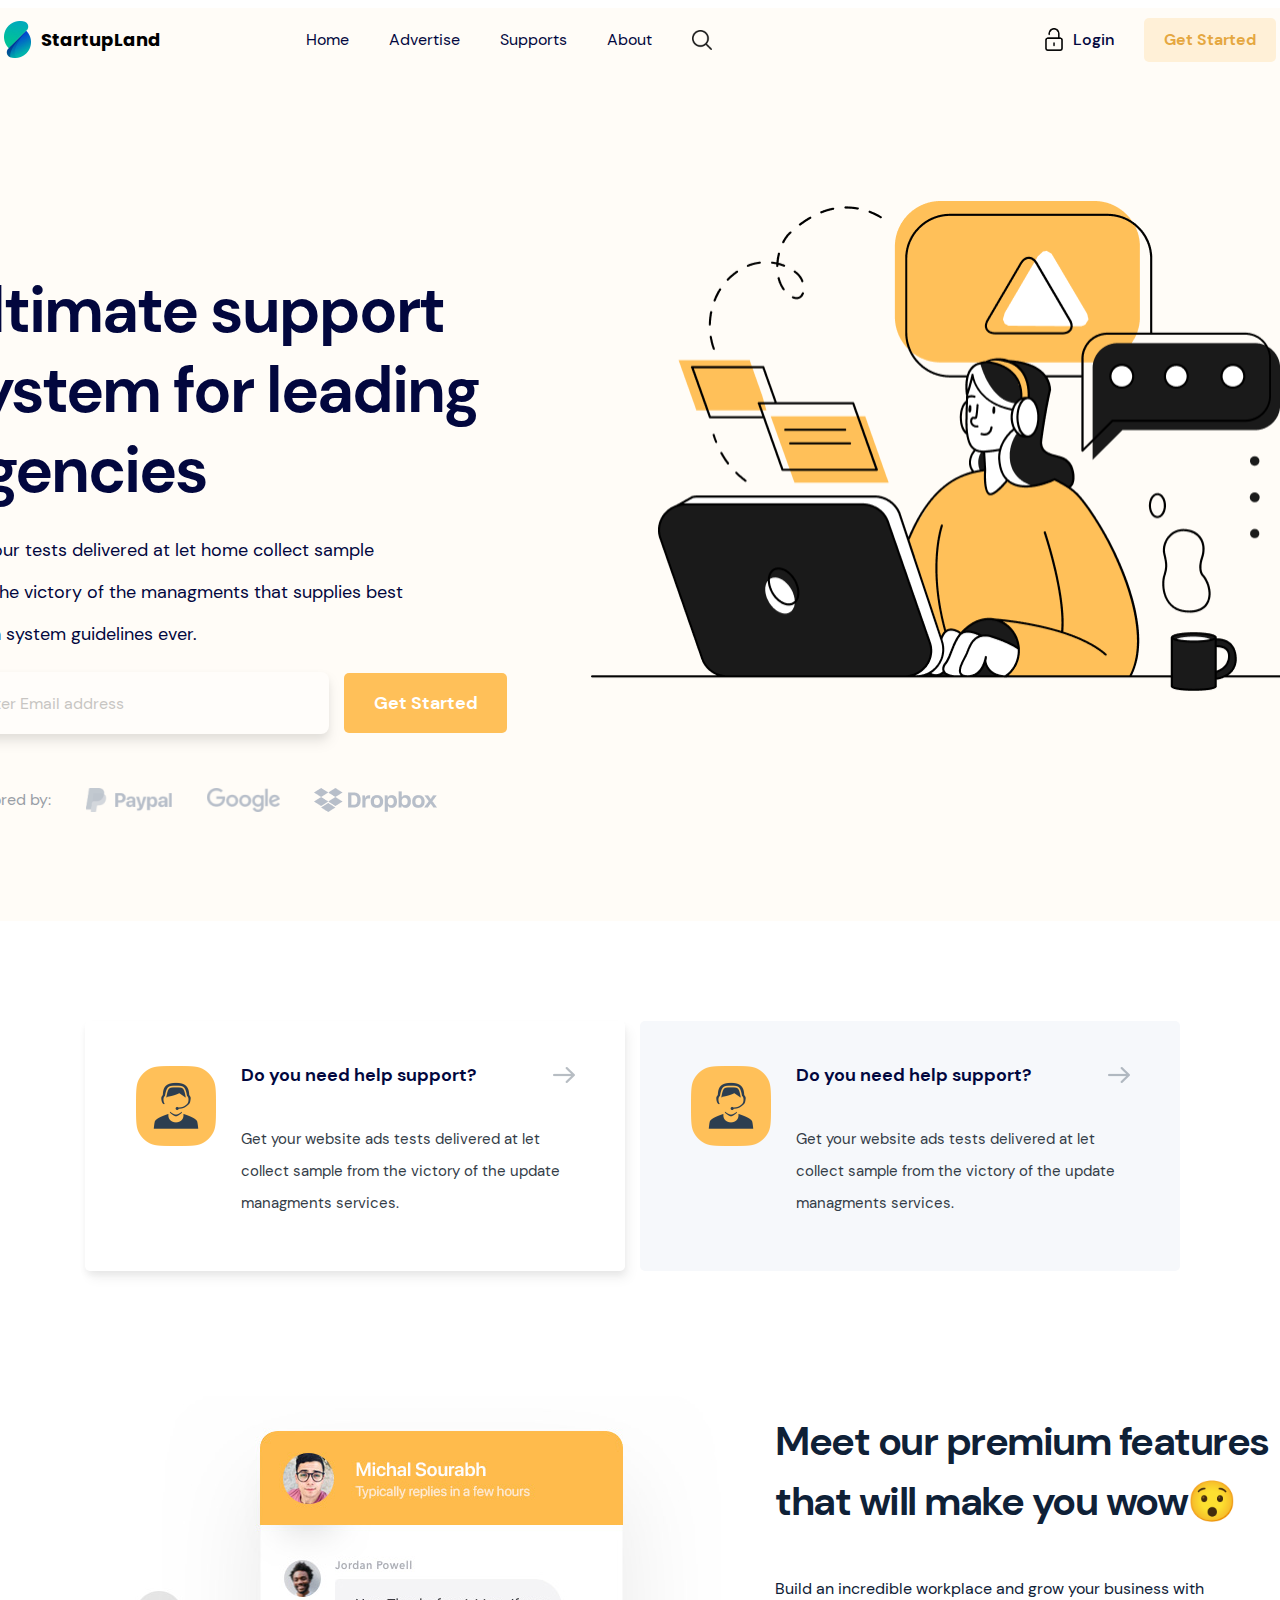
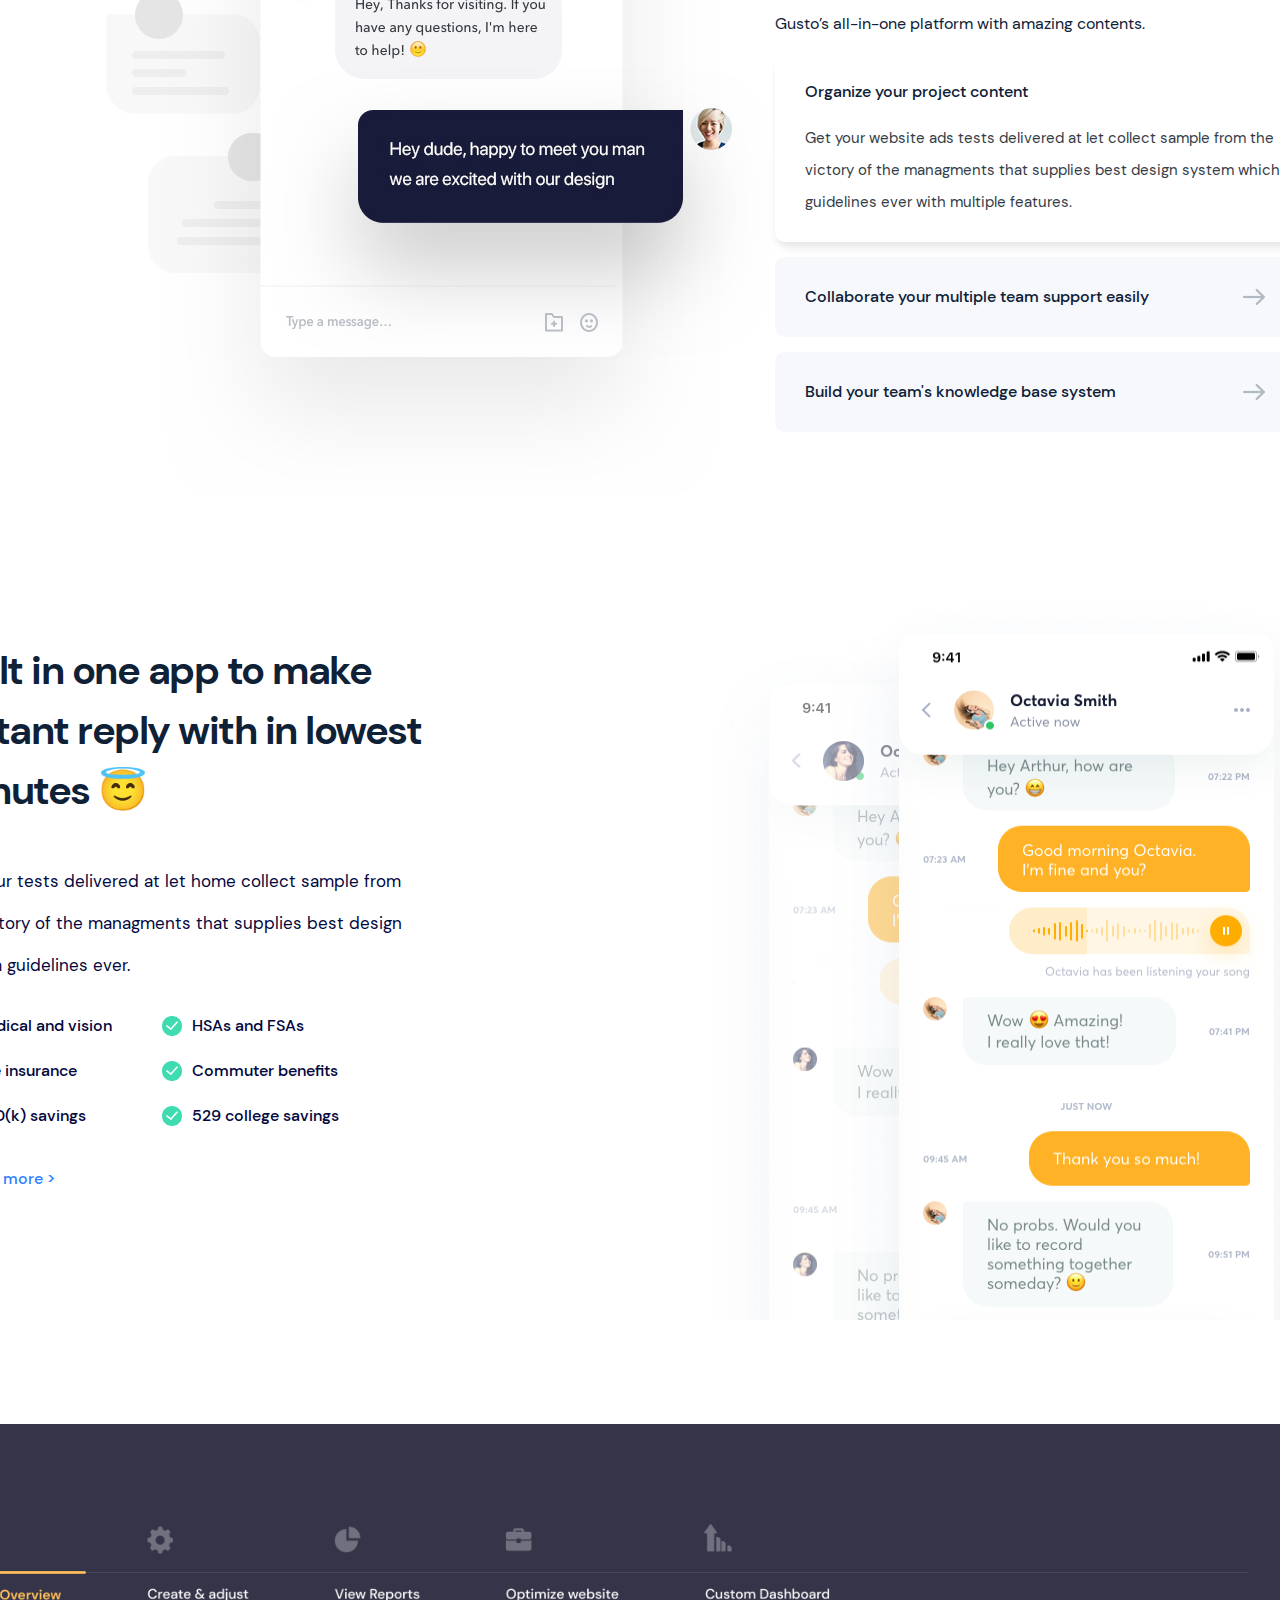
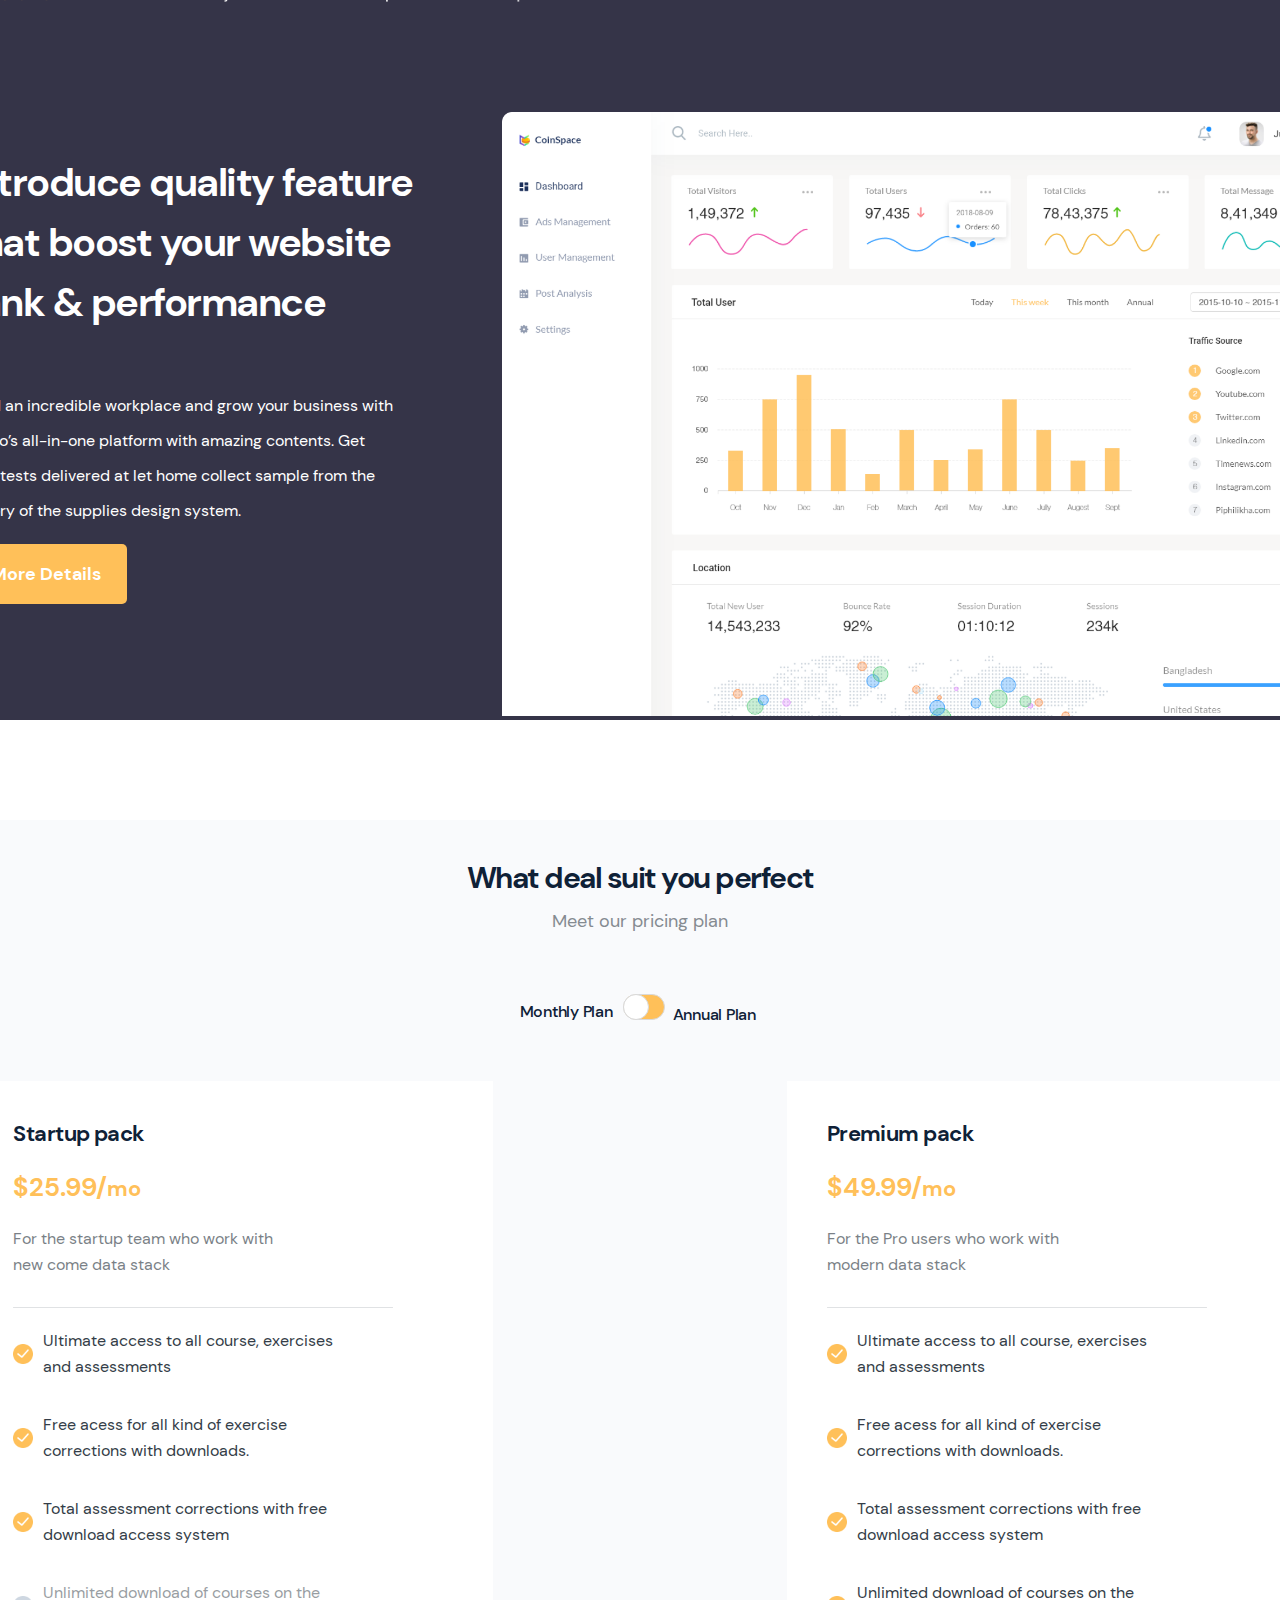
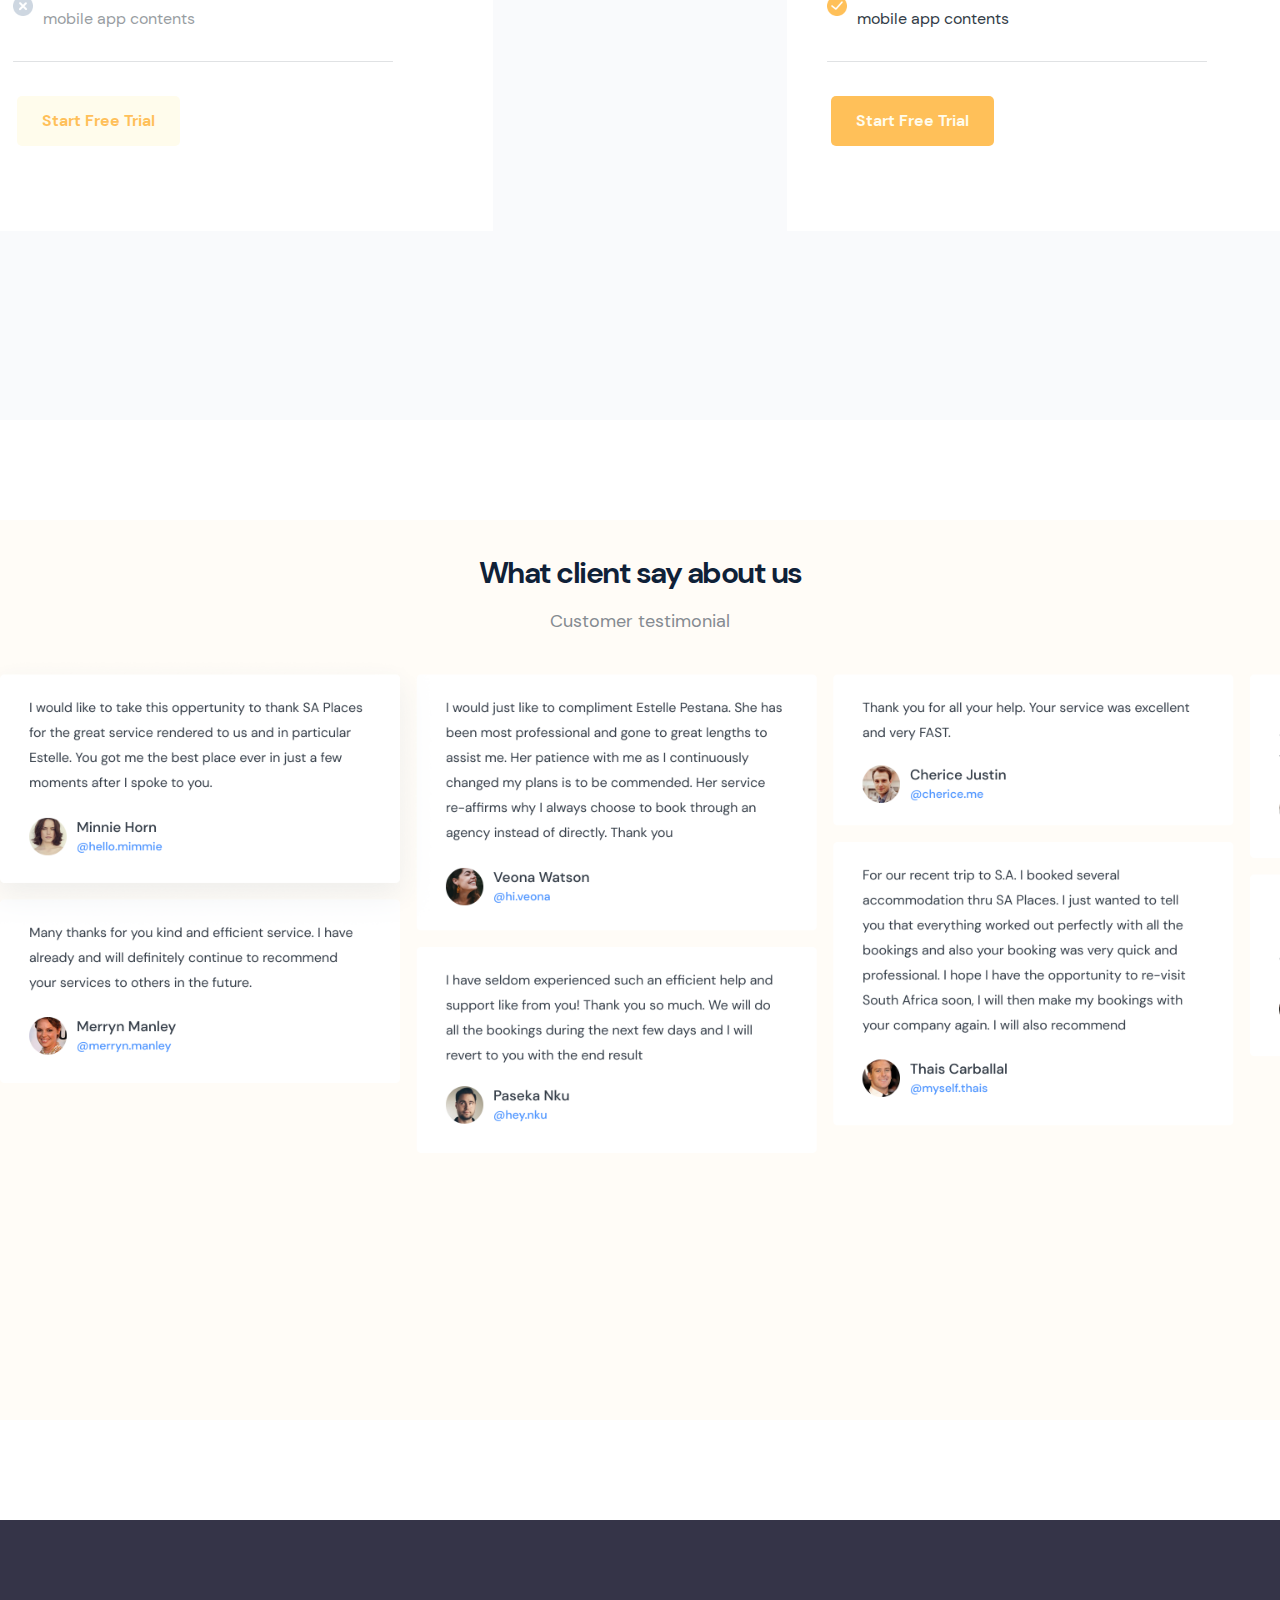
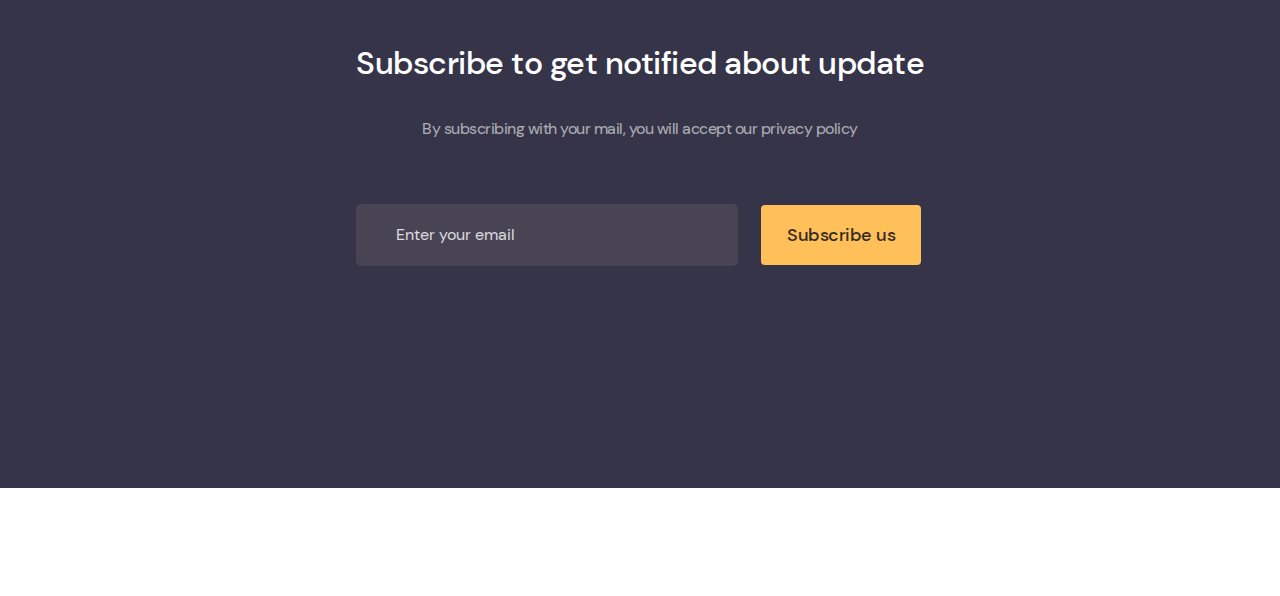
==== commit 309175f4: "backup" ====
--- a/index.html
+++ b/index.html
@@ -171,7 +171,18 @@
         <img src="img/messages.png">
     </div>
     <div class="container" id="footer">
-        
+        <div><h2>Subscribe to get notified about update</h2>
+        <p>By subscribing with your mail, you will accept our privacy policy</p>
+        <div class="interactive-footer">
+            <form class="footer-form">
+                <input type="email" placeholder="Enter your email">
+            </form>
+            <button class="footer-button"><a href="#">Subscribe us</a></button>
+        </div>
+        <div class="footer-tab">
+
+        </div>
+        </div>
     </div>
 </body>
 </html>--- a/style.css
+++ b/style.css
@@ -909,5 +909,96 @@
 }
 /* ALL COMMENTS */
 /* footer */
-
+#footer{
+    height:568px;
+    background-color: #353448;
+    display:flex;
+    flex-direction: column;
+    align-items: center;
+}
+#footer h2{
+
+margin-top:118px;
+margin-bottom: 5px;
+font-family: 'dm-sans-medium';
+font-style: normal;
+font-weight: 500;
+font-size: 32px;
+line-height: 50px;
+/* identical to box height, or 156% */
+text-align: center;
+letter-spacing: -0.5px;
+
+color: #FFFFFF;
+
+
+}
+#footer p{
+margin-bottom:50px;
+font-family: 'dm-sans';
+font-style: normal;
+font-size: 16px;
+line-height: 50px;
+/* identical to box height, or 312% */
+text-align: center;
+letter-spacing: -0.5px;
+
+color: #FFFFFF;
+
+opacity: 0.6;
+
+}
+.footer-button{
+    margin-left:23px;
+    background-color: #FFC059;
+    color:#020718;
+    border:0px;
+border-radius:4px;
+width:160px;
+height:60px;
+}
+.footer-button a{
+    text-decoration: none;
+ 
+font-family: 'dm-sans-medium';
+font-style: normal;
+font-weight: 500;
+font-size: 18px;
+line-height: 50px;
+/* identical to box height, or 278% */
+letter-spacing: -0.5px;
+
+color: #020718;
+
+opacity: 0.8;
+
+}
+.footer-form{
+
+}
+.footer-form input{
+   padding-left:40px;
+background-color: #484454;
+font-family: 'DM-Sans';
+font-style: normal;
+font-weight: 400;
+font-size: 16px;
+line-height: 50px;
+/* identical to box height, or 312% */
+width: 340px;
+height: 60px;
+border-radius: 5px;
+border:0;
+color:#FFFFFF;
+
+}
+.footer-form input::placeholder{
+    color:#FFFFFF;
+    opacity:0.8;
+}
+.interactive-footer{
+    display: flex;
+    flex-direction: row;
+    align-items: center;
+}
 /* footer */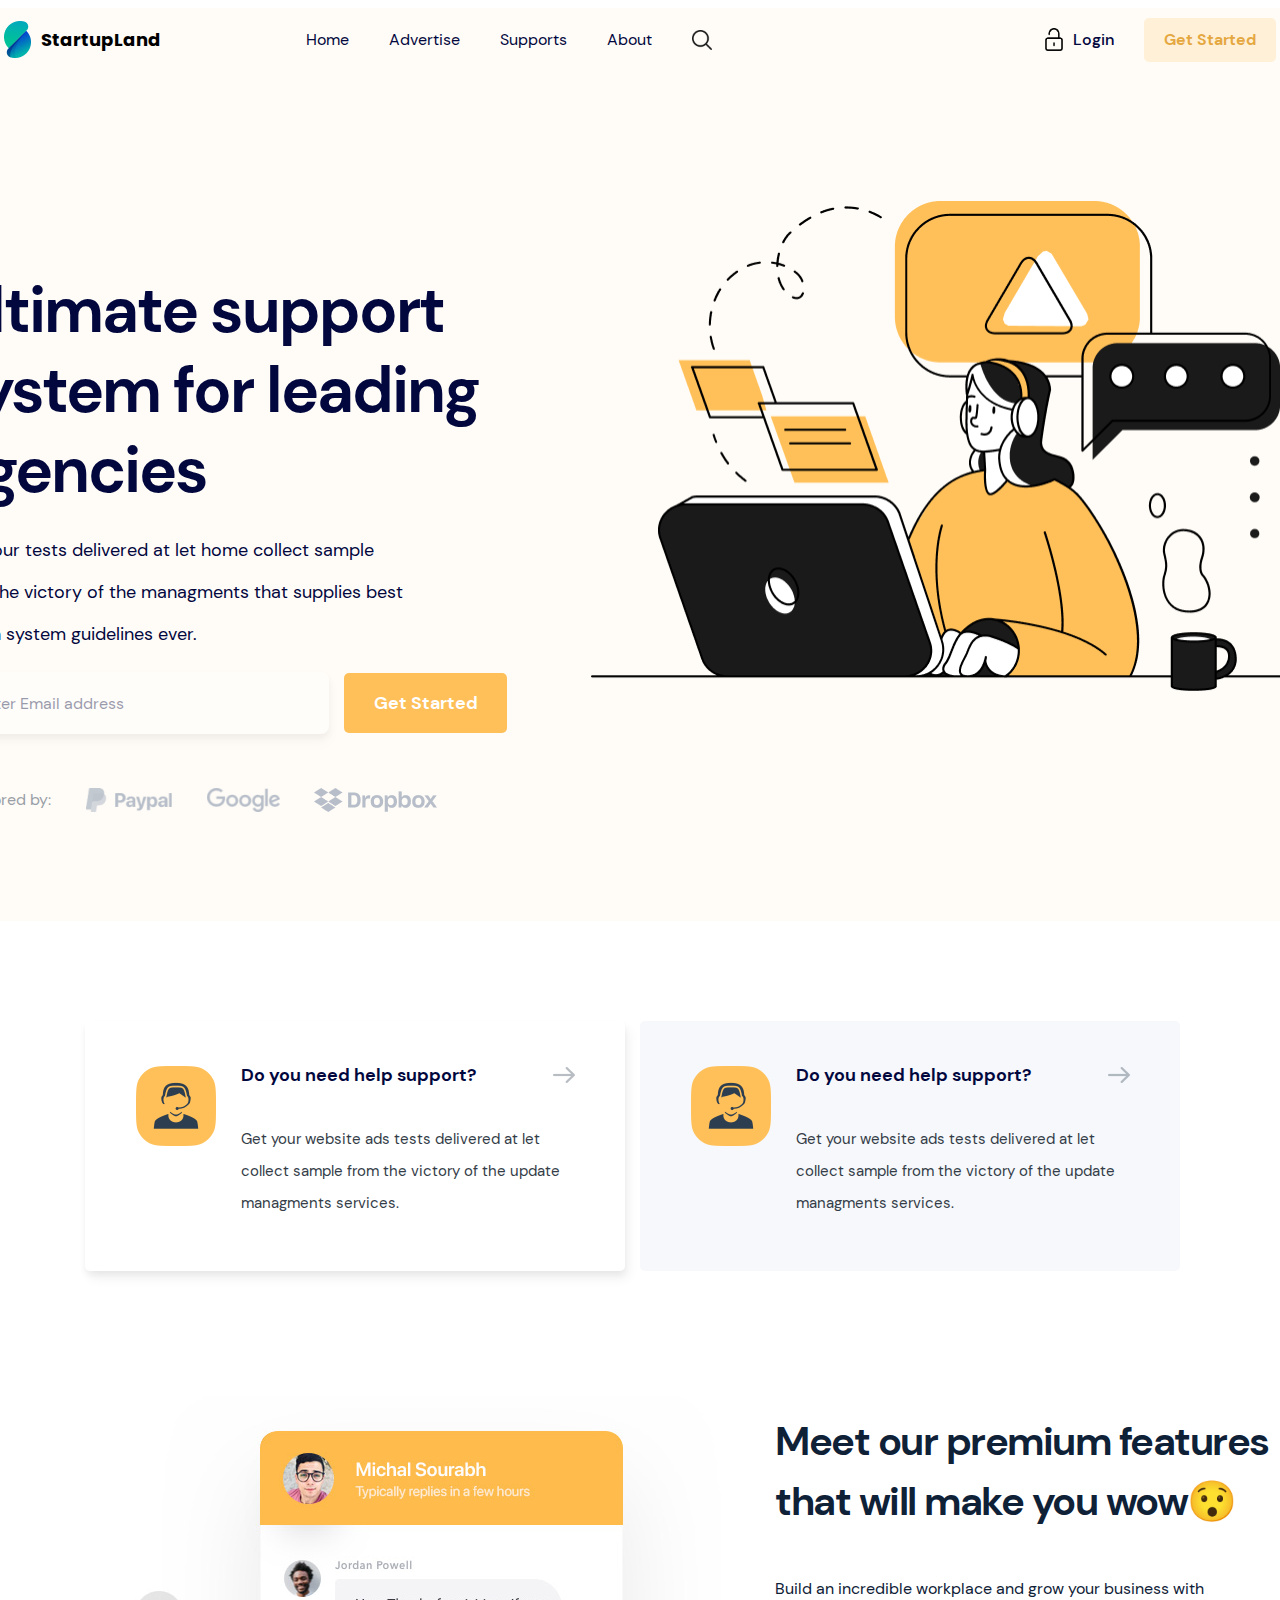
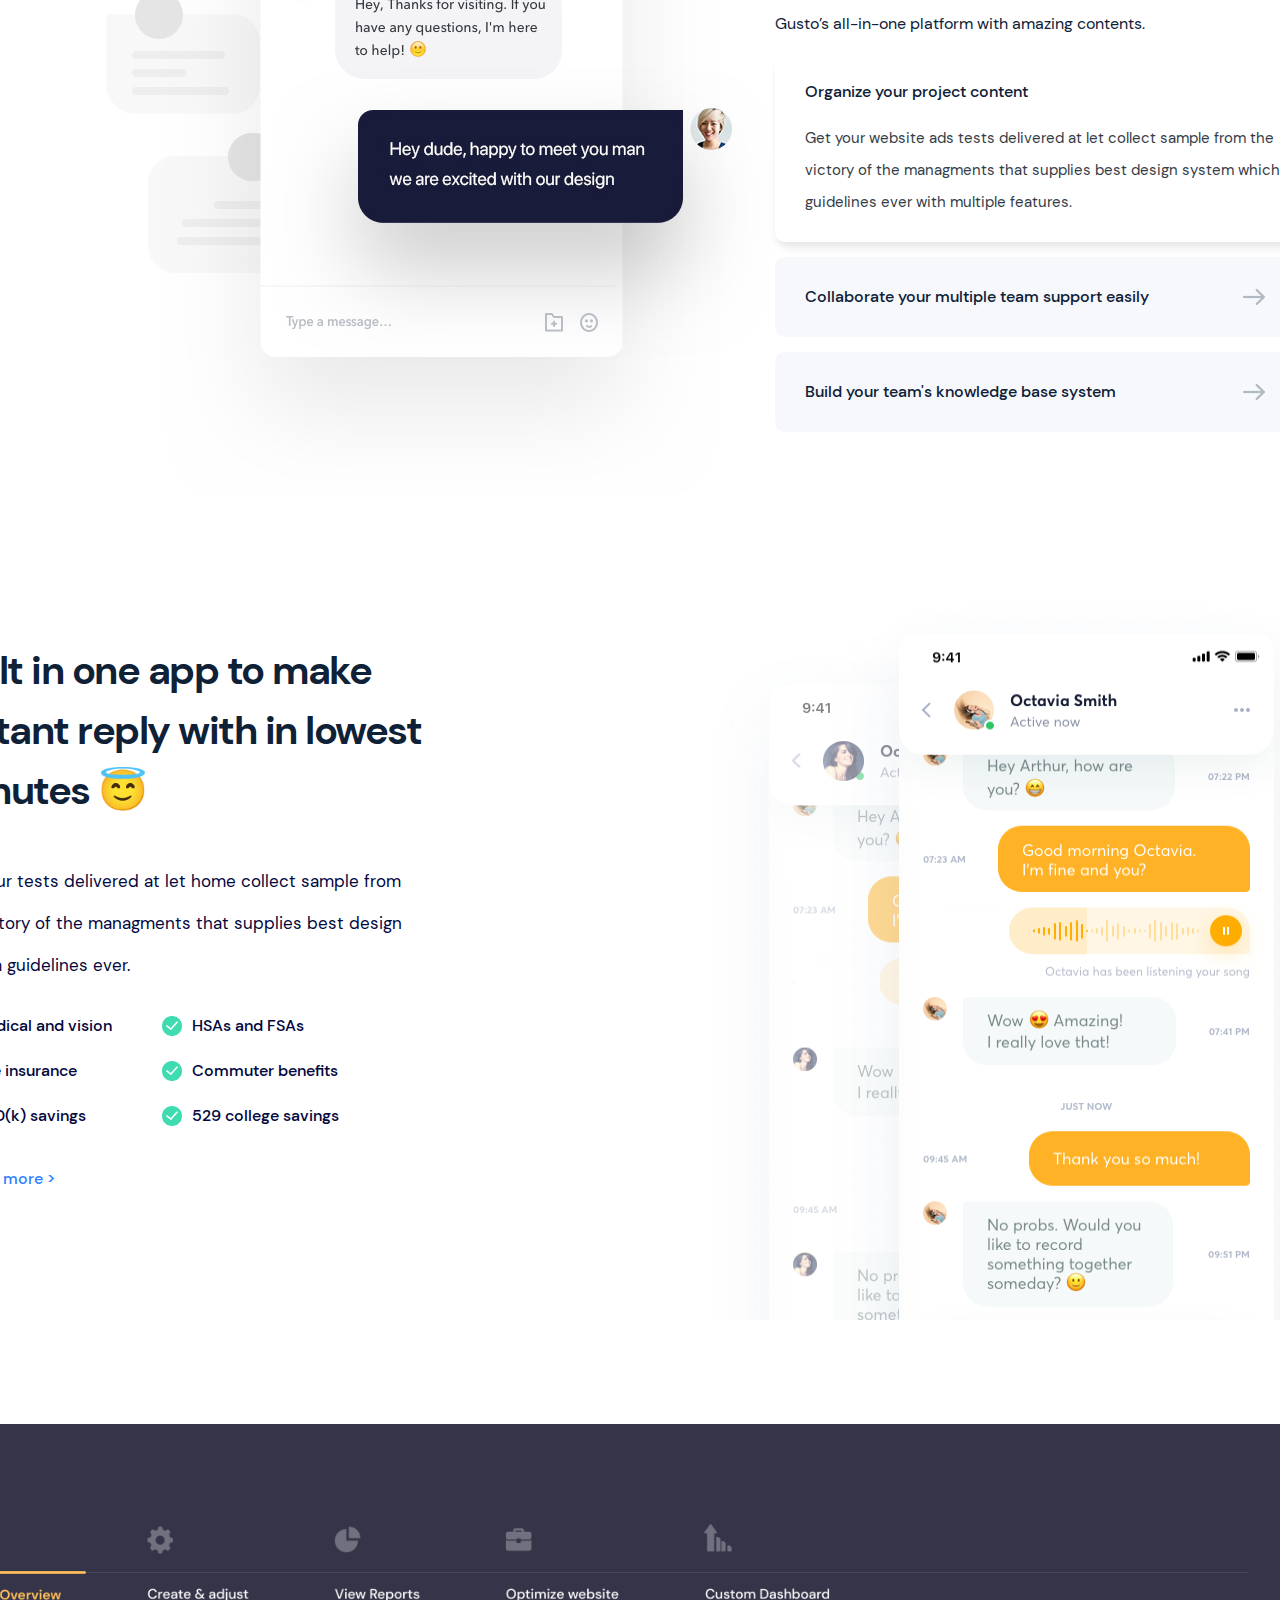
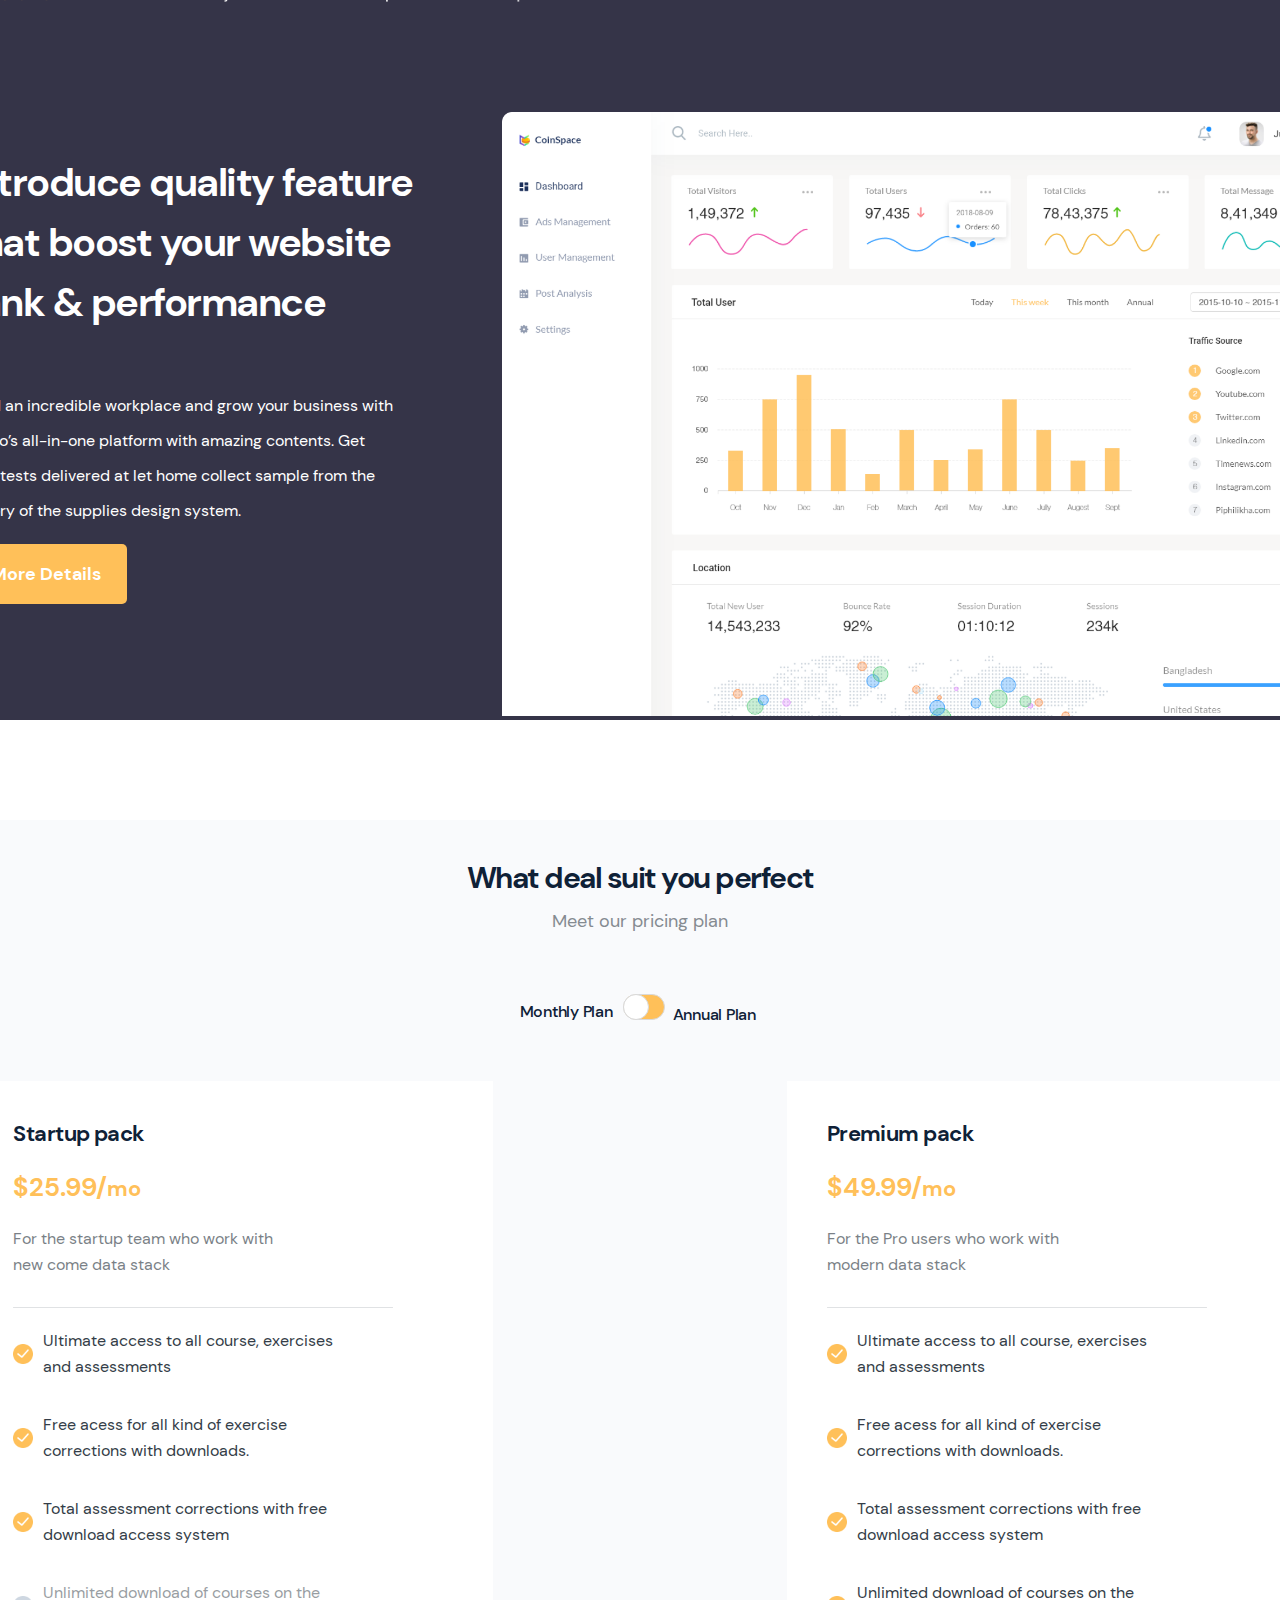
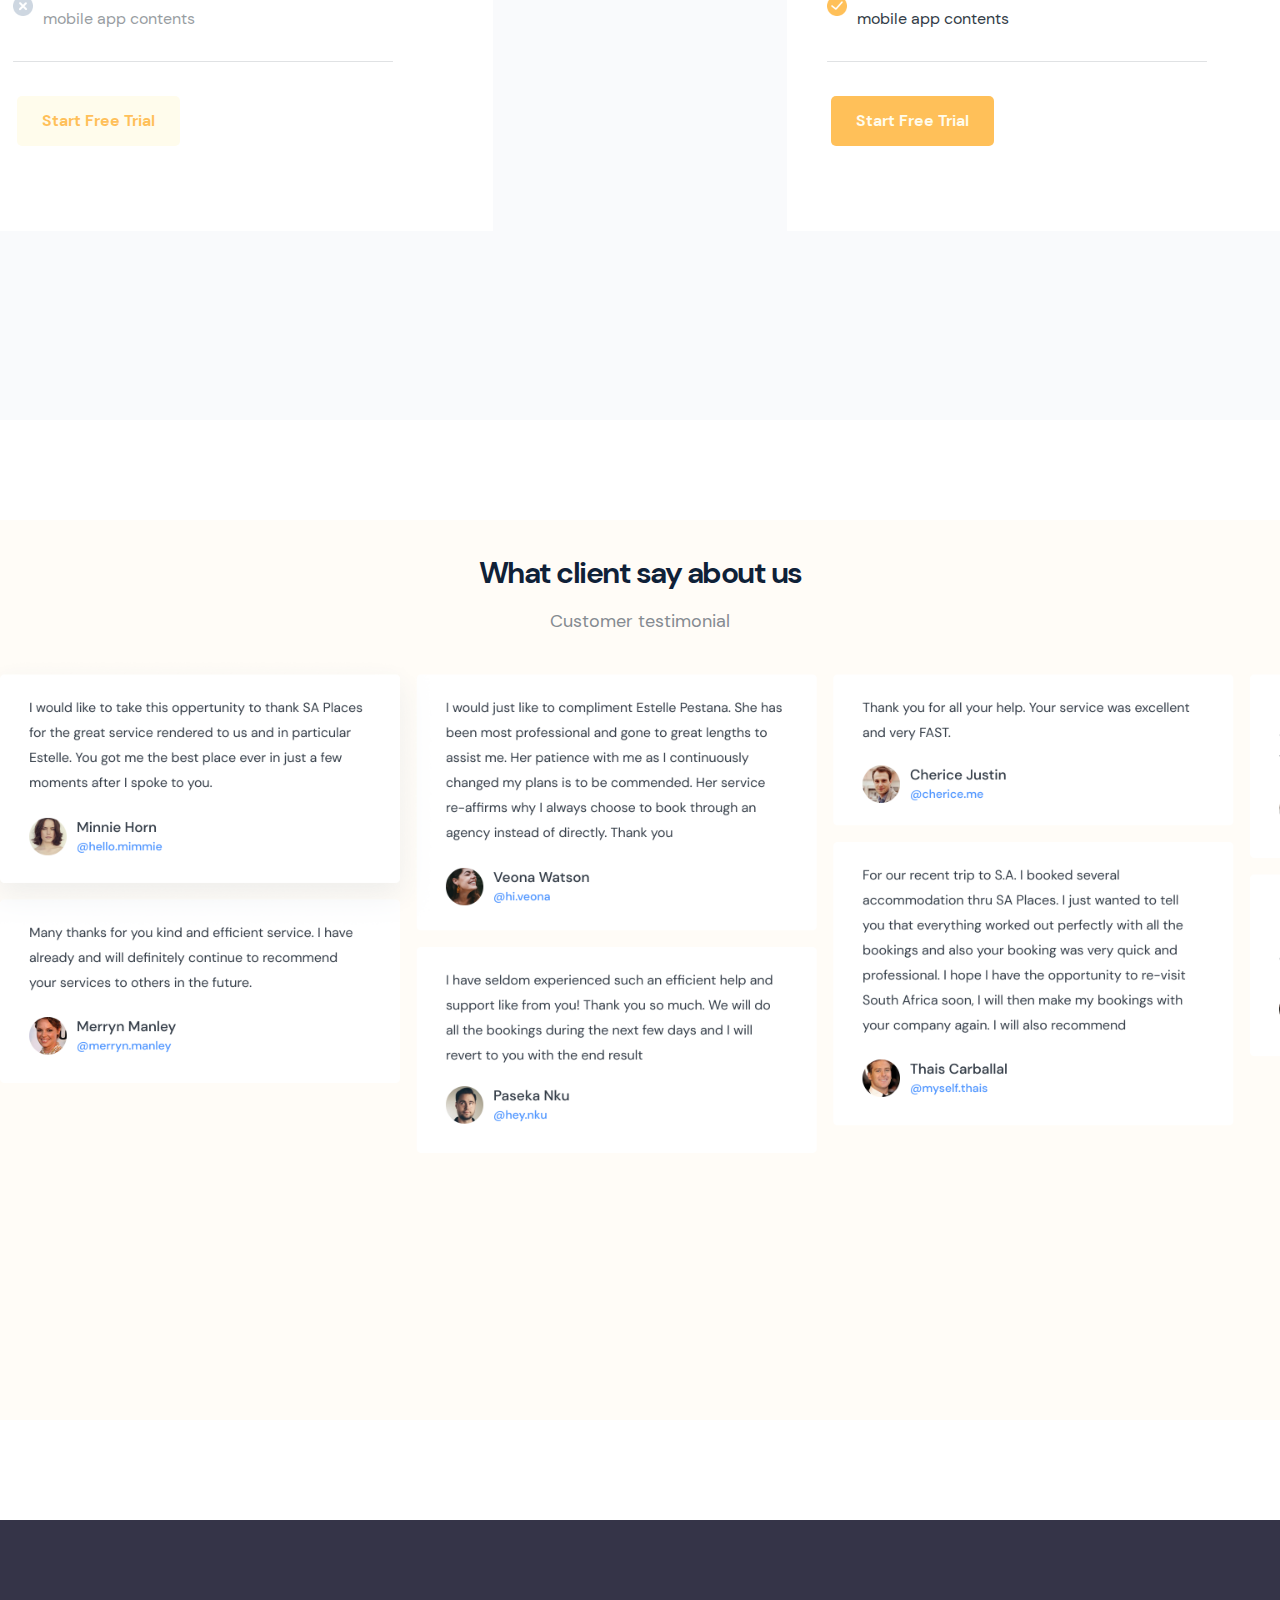
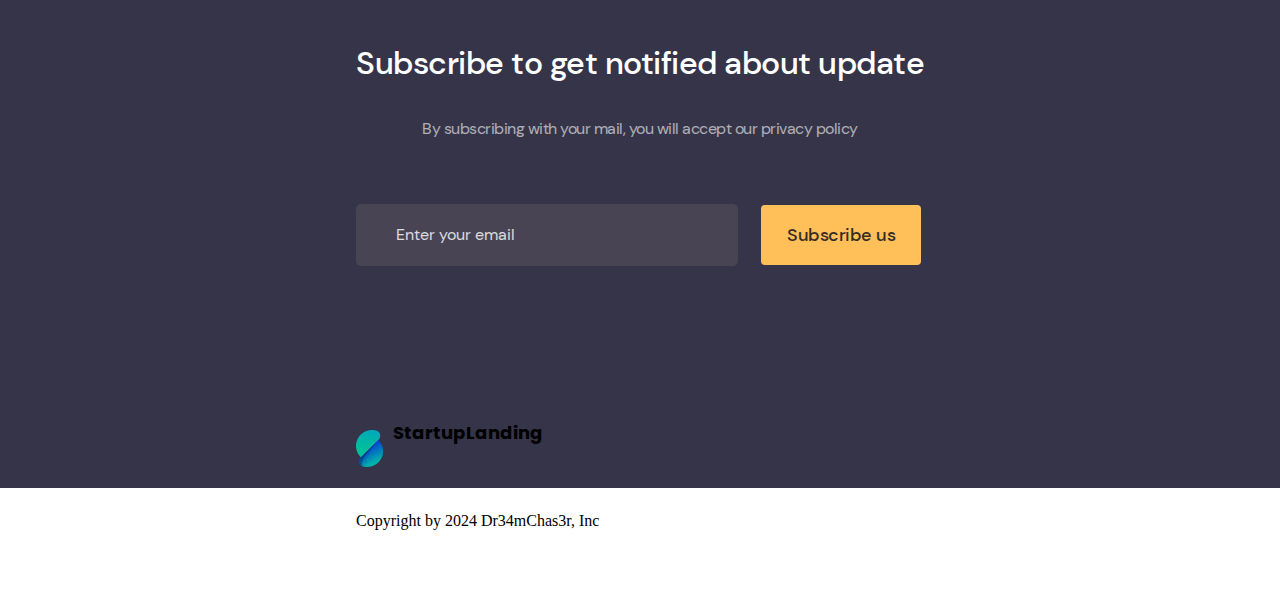
==== commit 8495cab5: "backup" ====
--- a/index.html
+++ b/index.html
@@ -172,7 +172,7 @@
     </div>
     <div class="container" id="footer">
         <div><h2>Subscribe to get notified about update</h2>
-        <p>By subscribing with your mail, you will accept our privacy policy</p>
+       <div class="footer-text"> <p>By subscribing with your mail, you will accept our privacy policy</p></div>
         <div class="interactive-footer">
             <form class="footer-form">
                 <input type="email" placeholder="Enter your email">
@@ -180,7 +180,12 @@
             <button class="footer-button"><a href="#">Subscribe us</a></button>
         </div>
         <div class="footer-tab">
-
+            <div class="leftside-footer">
+                <div class="footer-logo">
+                <img src="img/logo.png">
+                <p class="logodown-text">StartupLanding</p>
+                </div>
+            <p>Copyright by 2024 Dr34mChas3r, Inc</p>
         </div>
         </div>
     </div>
--- a/style.css
+++ b/style.css
@@ -159,6 +159,10 @@
     left: 310px;
     margin:200px 0 0 0  ;
     color: #02073E;
+}
+.header-form input::placeholder{
+    color:#02073E;
+
 }
 .header-form{
     margin: 45px 0px;
@@ -177,7 +181,7 @@
     outline: none;
     width:350px;
     height:60px;
-    box-shadow: 0 8px 12px rgba(0, 0, 0, 0.2), 0 4px 6px rgba(0, 0, 0, 0.1);
+    box-shadow: 0 8px 12px rgba(0, 0, 0, 0.05), 0 4px 6px rgba(0, 0, 0, 0.1);
 }
 .header-form button{
     border-radius: 8px;
@@ -935,19 +939,22 @@
 }
 #footer p{
 margin-bottom:50px;
-font-family: 'dm-sans';
-font-style: normal;
-font-size: 16px;
-line-height: 50px;
-/* identical to box height, or 312% */
-text-align: center;
-letter-spacing: -0.5px;
-
-color: #FFFFFF;
-
-opacity: 0.6;
-
-}
+}
+.footer-text{
+    font-family: 'dm-sans';
+    font-style: normal;
+    font-size: 16px;
+    line-height: 50px;
+    /* identical to box height, or 312% */
+    text-align: center;
+    letter-spacing: -0.5px;
+    
+    color: #FFFFFF;
+    
+    opacity: 0.6;
+    }
+
+
 .footer-button{
     margin-left:23px;
     background-color: #FFC059;
@@ -973,9 +980,7 @@
 opacity: 0.8;
 
 }
-.footer-form{
-
-}
+
 .footer-form input{
    padding-left:40px;
 background-color: #484454;
@@ -1001,4 +1006,25 @@
     flex-direction: row;
     align-items: center;
 }
+
+.footer-logo{
+    display: flex;
+    flex-direction: row;
+    align-items: center;
+    margin-right: 65px;
+    width:195px;
+}
+.footer-logo p{
+    font-family: 'poppins-bold';
+    font-size:18px;
+}
+.footer-logo img {
+    height: 37px;
+    width: auto;
+    margin-right: 10px;
+}
+.footer-tab{
+    height:100px;
+    margin-top:135px;
+}
 /* footer */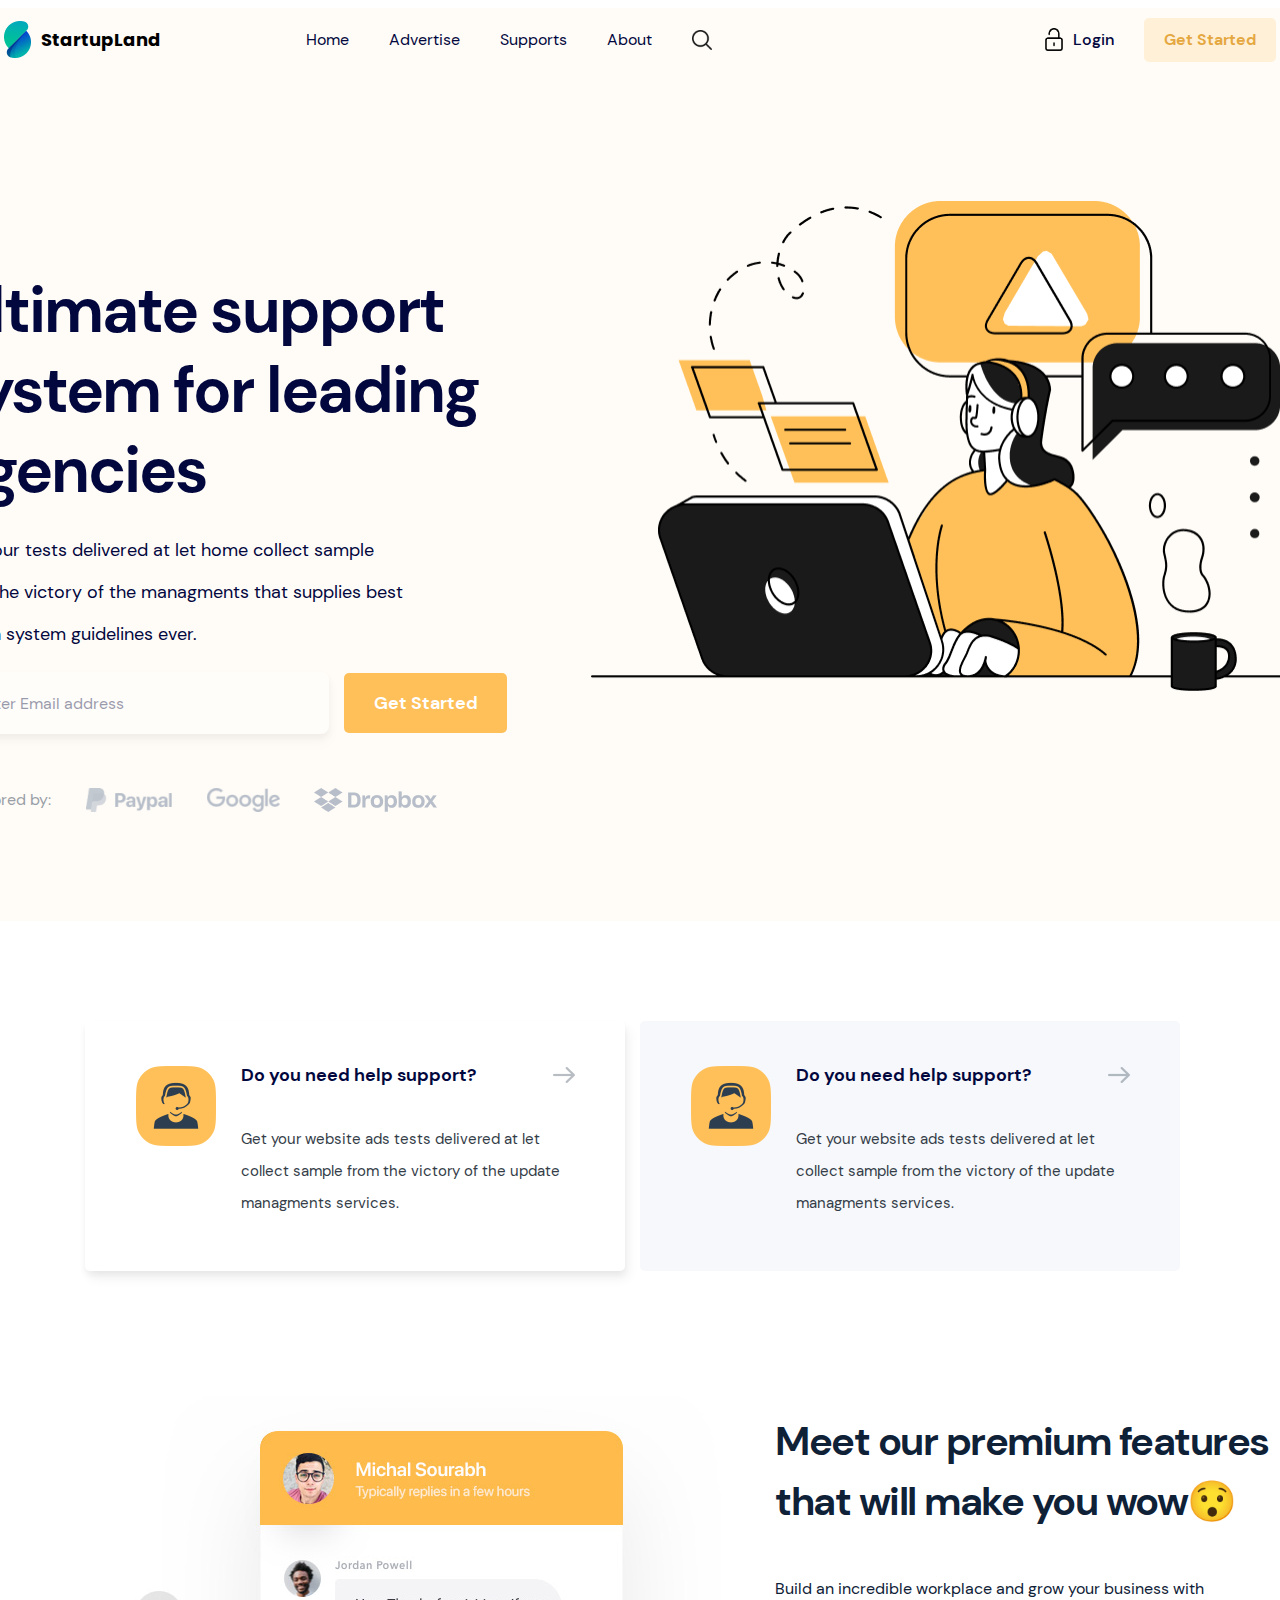
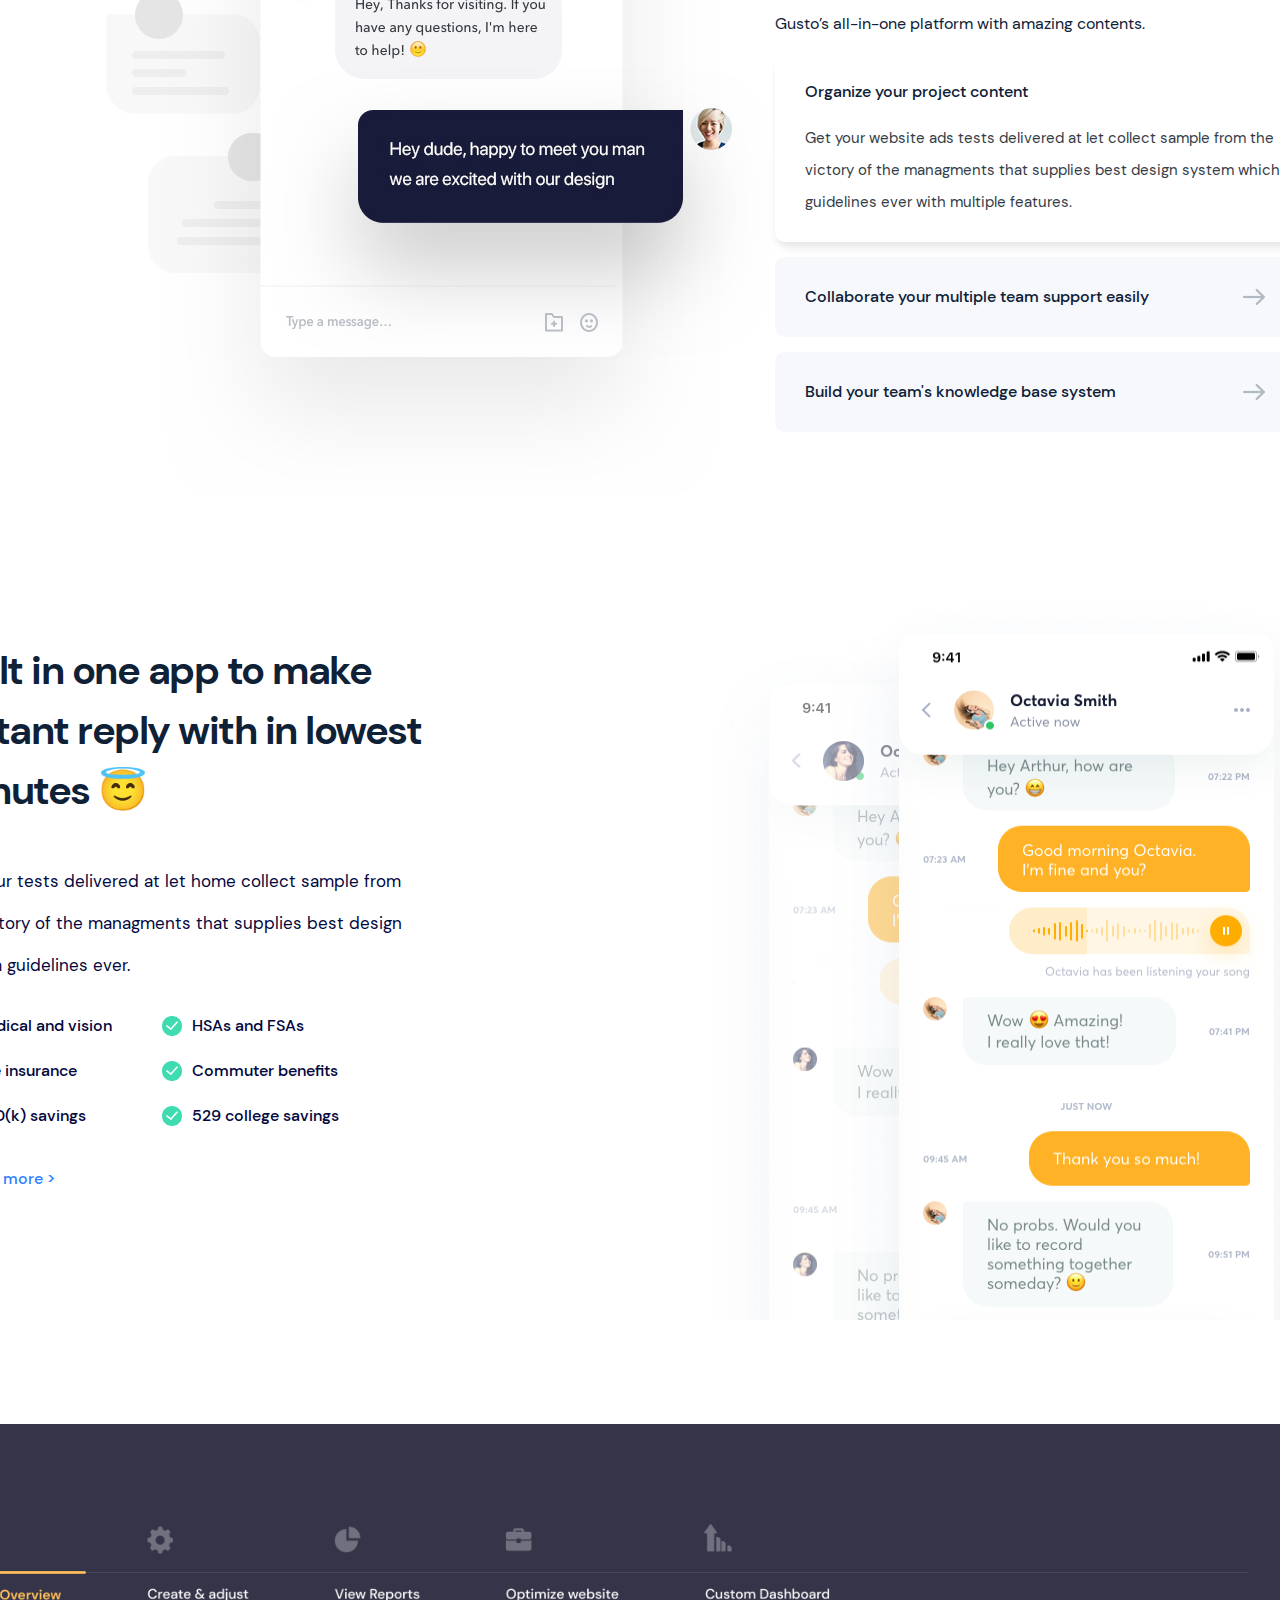
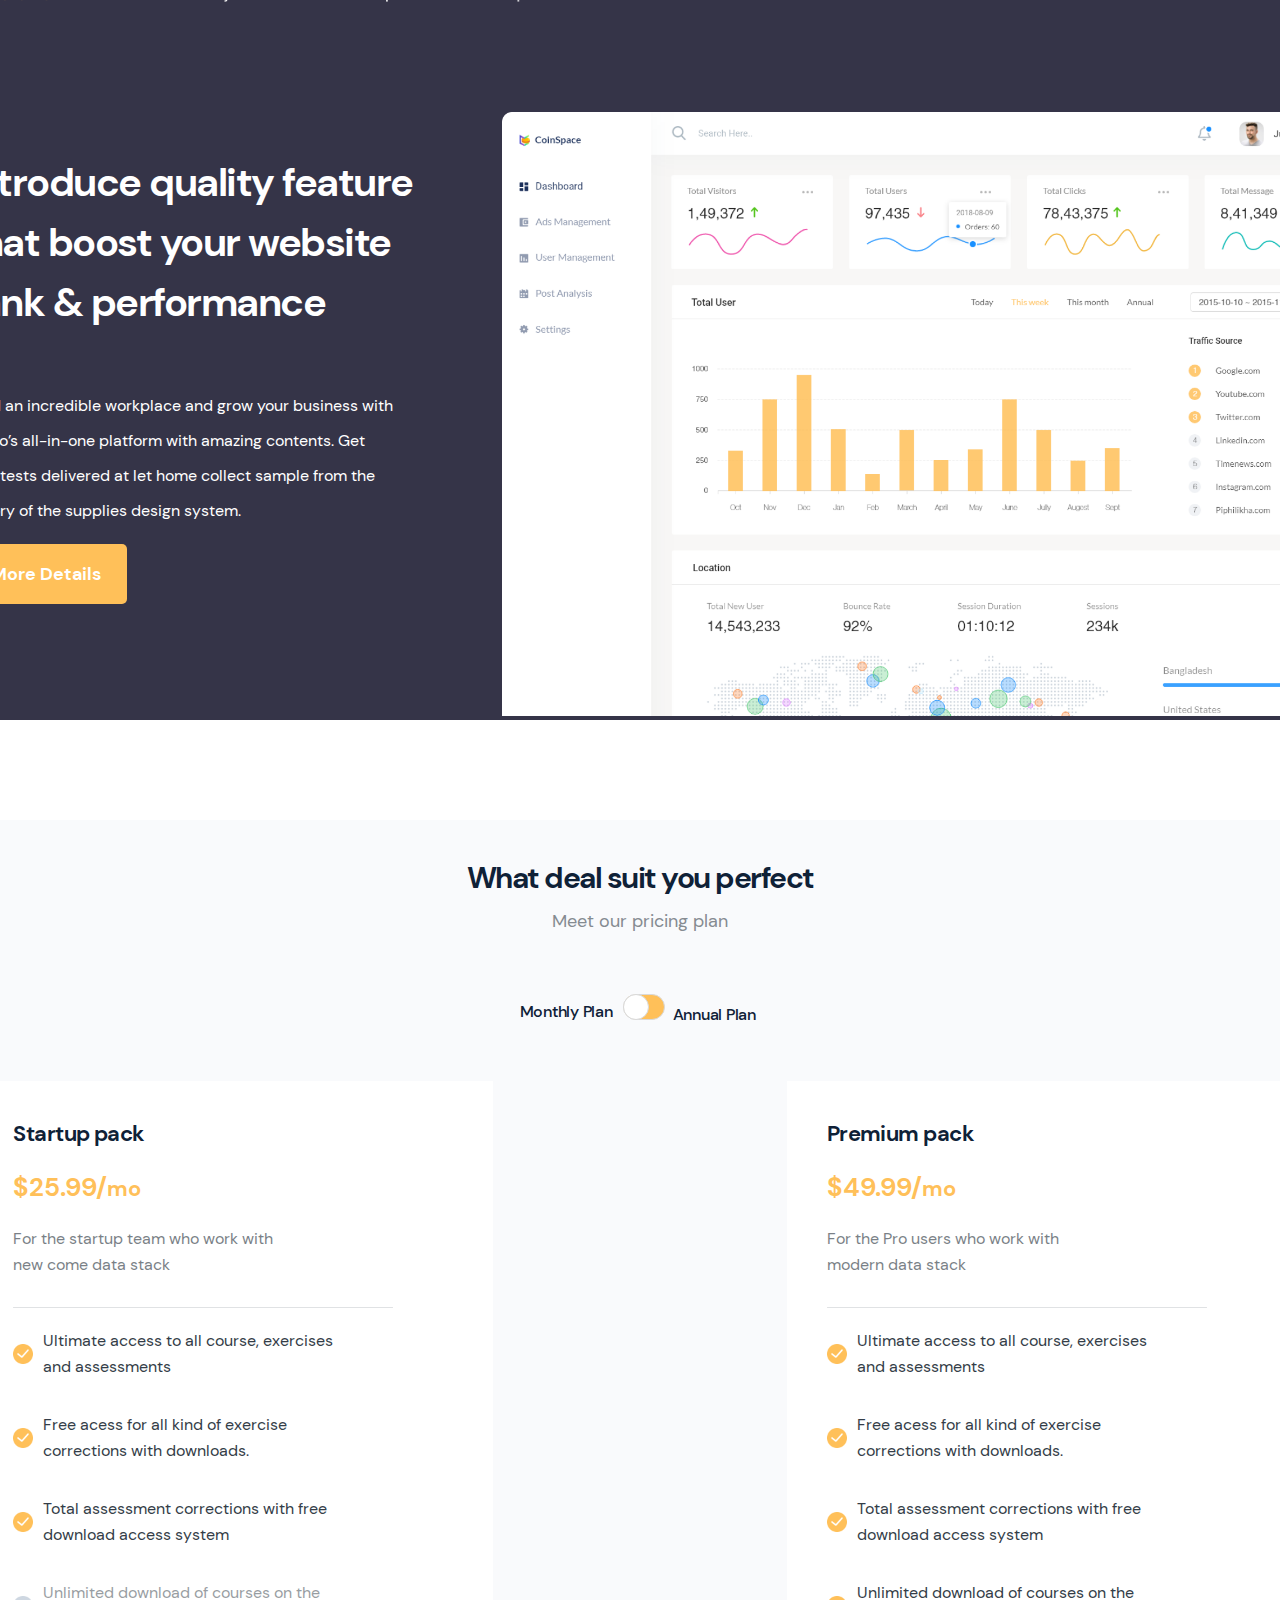
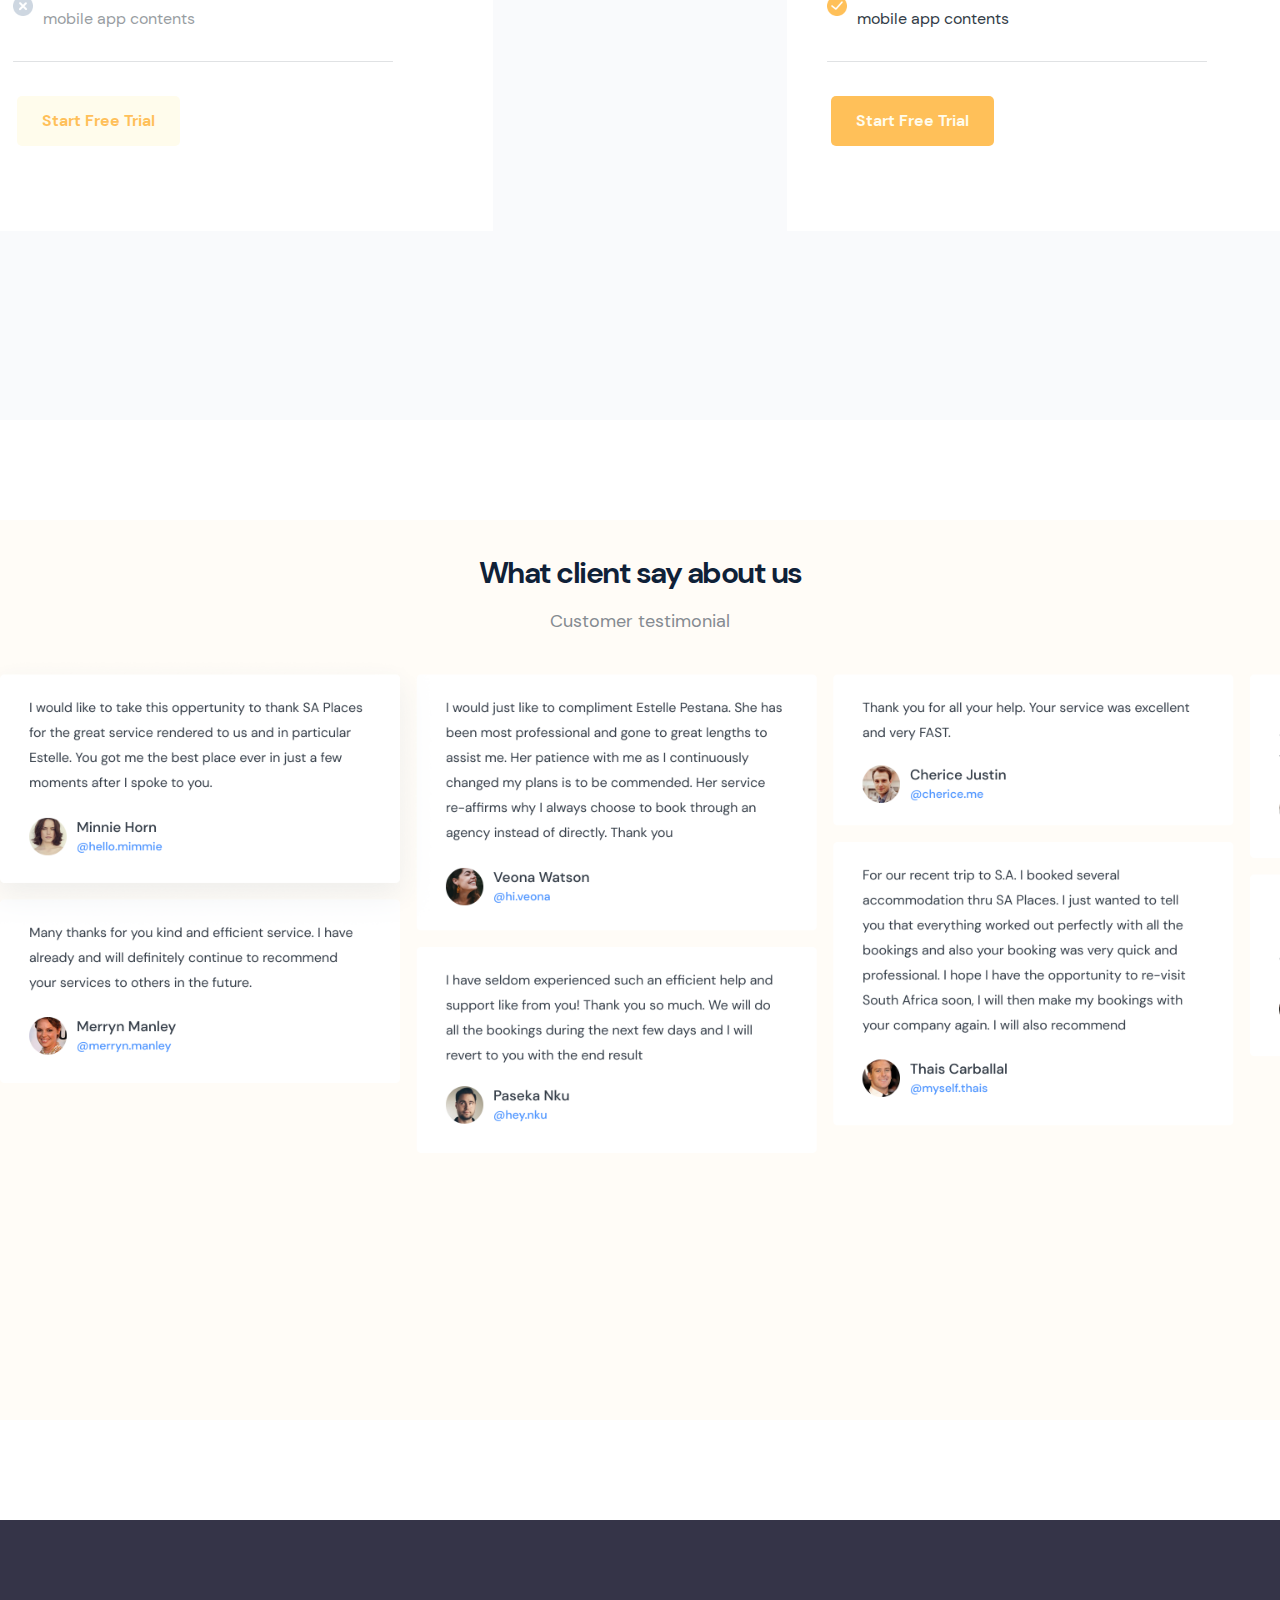
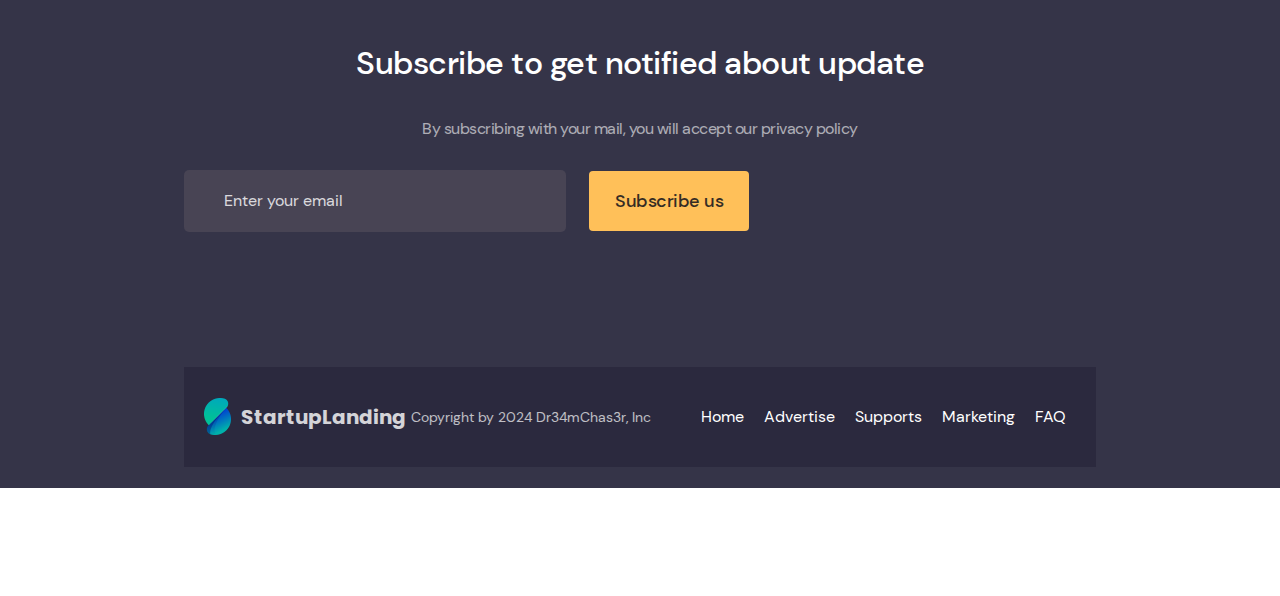
==== commit 9f55b3e2: "backup" ====
--- a/index.html
+++ b/index.html
@@ -180,13 +180,18 @@
             <button class="footer-button"><a href="#">Subscribe us</a></button>
         </div>
         <div class="footer-tab">
-            <div class="leftside-footer">
-                <div class="footer-logo">
+               <div class="leftside-footer"><div class="footer-logo">
                 <img src="img/logo.png">
-                <p class="logodown-text">StartupLanding</p>
+                <p>StartupLanding</p>
                 </div>
-            <p>Copyright by 2024 Dr34mChas3r, Inc</p>
-        </div>
+                <div class="copyright"><p>Copyright by 2024 Dr34mChas3r, Inc</p></div></div> 
+                <div class="rightside-footer">
+                    <a href="#">Home</a>
+                    <a href="#">Advertise</a>
+                    <a href="#">Supports</a>
+                    <a href="#">Marketing</a>
+                    <a href="#">FAQ</a>
+                </div>
         </div>
     </div>
 </body>
--- a/style.css
+++ b/style.css
@@ -14,6 +14,10 @@
 @font-face {
     font-family: 'poppins-bold';
     src: url('fonts/Poppins-Bold.ttf');
+}
+@font-face {
+    font-family: 'poppins';
+    src: url('fonts/Poppins-Black.ttf');
 }
 .container{
     margin-bottom: 100px;
@@ -937,9 +941,7 @@
 
 
 }
-#footer p{
-margin-bottom:50px;
-}
+
 .footer-text{
     font-family: 'dm-sans';
     font-style: normal;
@@ -1006,25 +1008,78 @@
     flex-direction: row;
     align-items: center;
 }
-
+.footer-tab{
+    display: flex;
+    flex-direction: row;
+    justify-content: space-around;
+    height: 100px;
+    background-color: #2B293E;
+    margin-top:135px;
+}
 .footer-logo{
     display: flex;
     flex-direction: row;
     align-items: center;
     margin-right: 65px;
-    width:195px;
 }
 .footer-logo p{
-    font-family: 'poppins-bold';
-    font-size:18px;
+  
+font-family: 'poppins-bold';
+font-size: 20px;
+line-height: 24px;
+/* identical to box height, or 120% */
+display: flex;
+align-items: center;
+
+color: #FFFFFF;
+
+opacity: 0.8;
+
 }
 .footer-logo img {
     height: 37px;
     width: auto;
     margin-right: 10px;
 }
-.footer-tab{
-    height:100px;
-    margin-top:135px;
+
+.copyright{
+
+font-family: 'dm-sans';
+font-style: normal;
+font-weight: 400;
+font-size: 14px;
+line-height: 18px;
+
+color: #FFFFFF;
+
+opacity: 0.7;
+
+}
+.leftside-footer, .rightside-footer{
+    display: flex;
+    flex-direction: row;
+    align-items: center;
+  padding:20px;
+}
+.copyright{
+    margin-left:-60px;
+}
+.rightside-footer a{
+    text-decoration: none;
+    padding: 10px;
+  
+font-family: 'dm-sans';
+font-style: normal;
+font-weight: 400;
+font-size: 16px;
+line-height: 33px;
+/* identical to box height, or 206% */
+display: flex;
+align-items: center;
+text-align: right;
+
+color: #FFFFFF;
+
+
 }
 /* footer */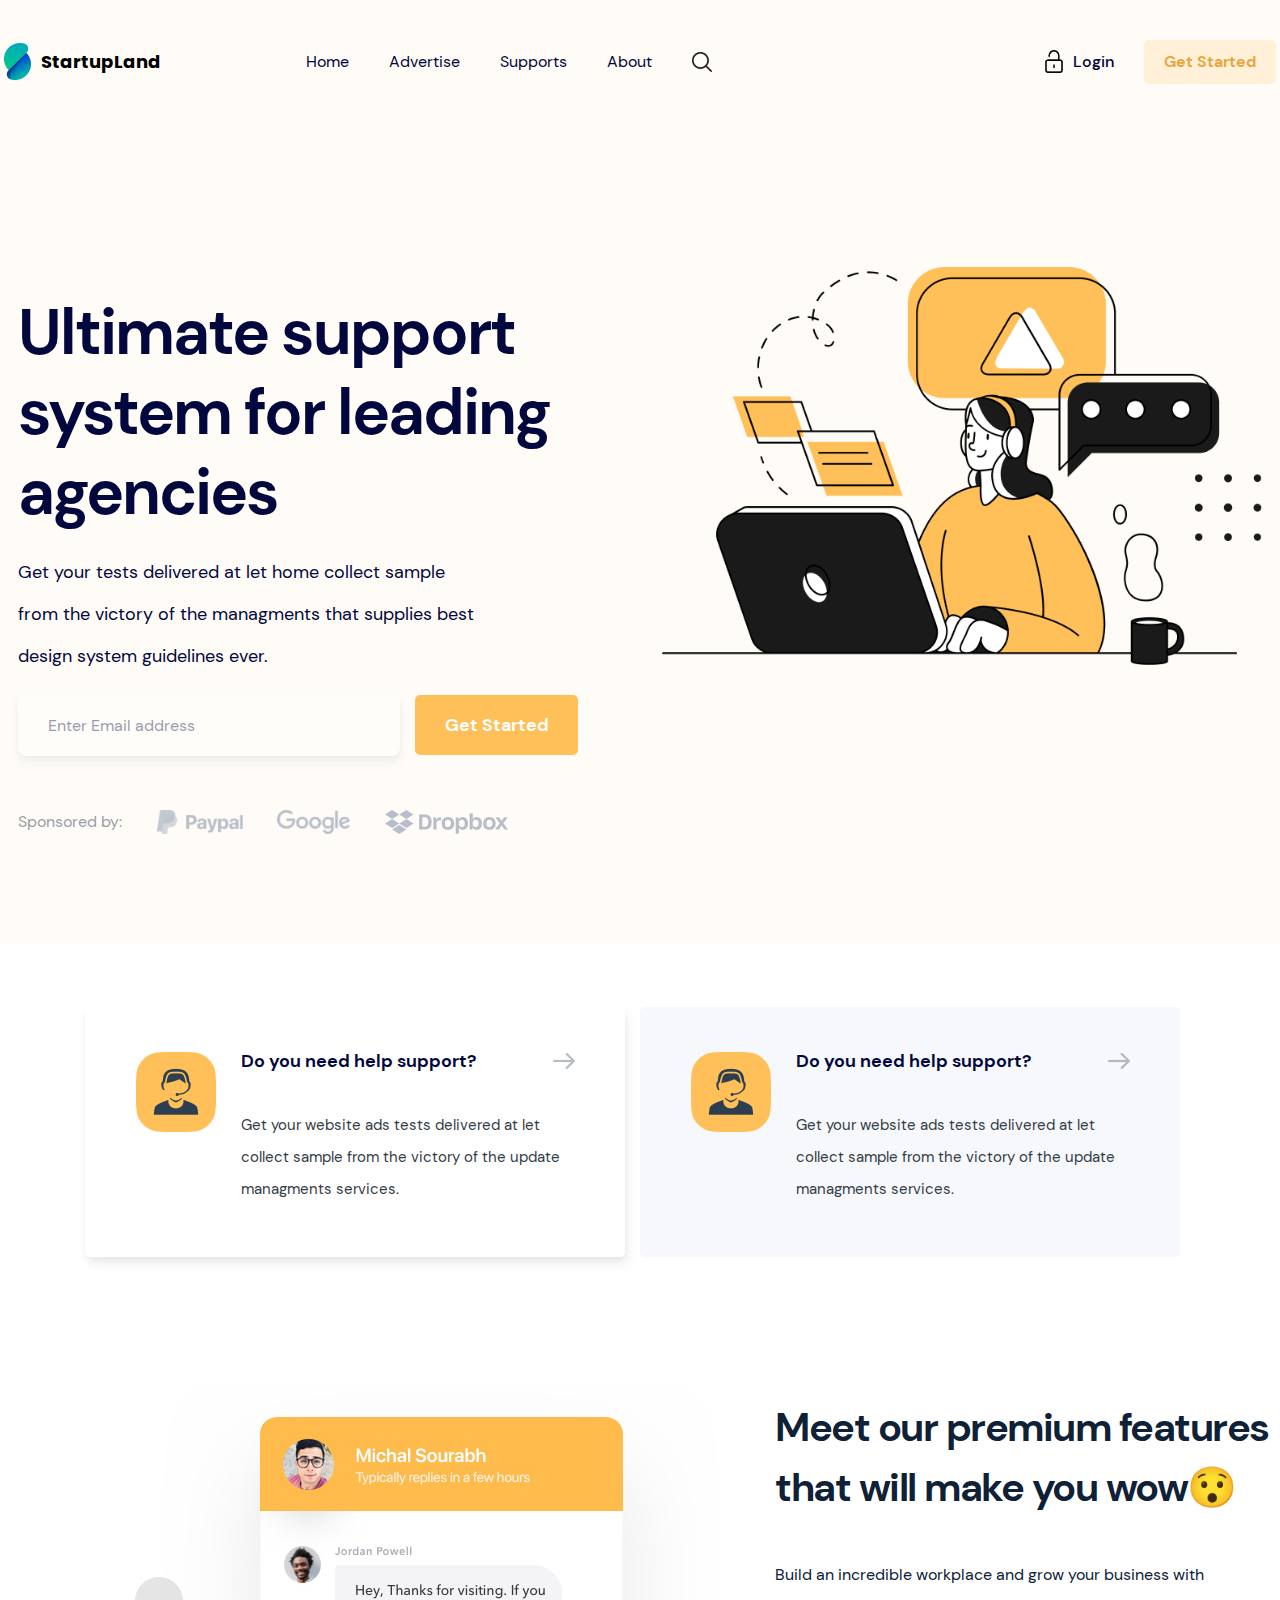
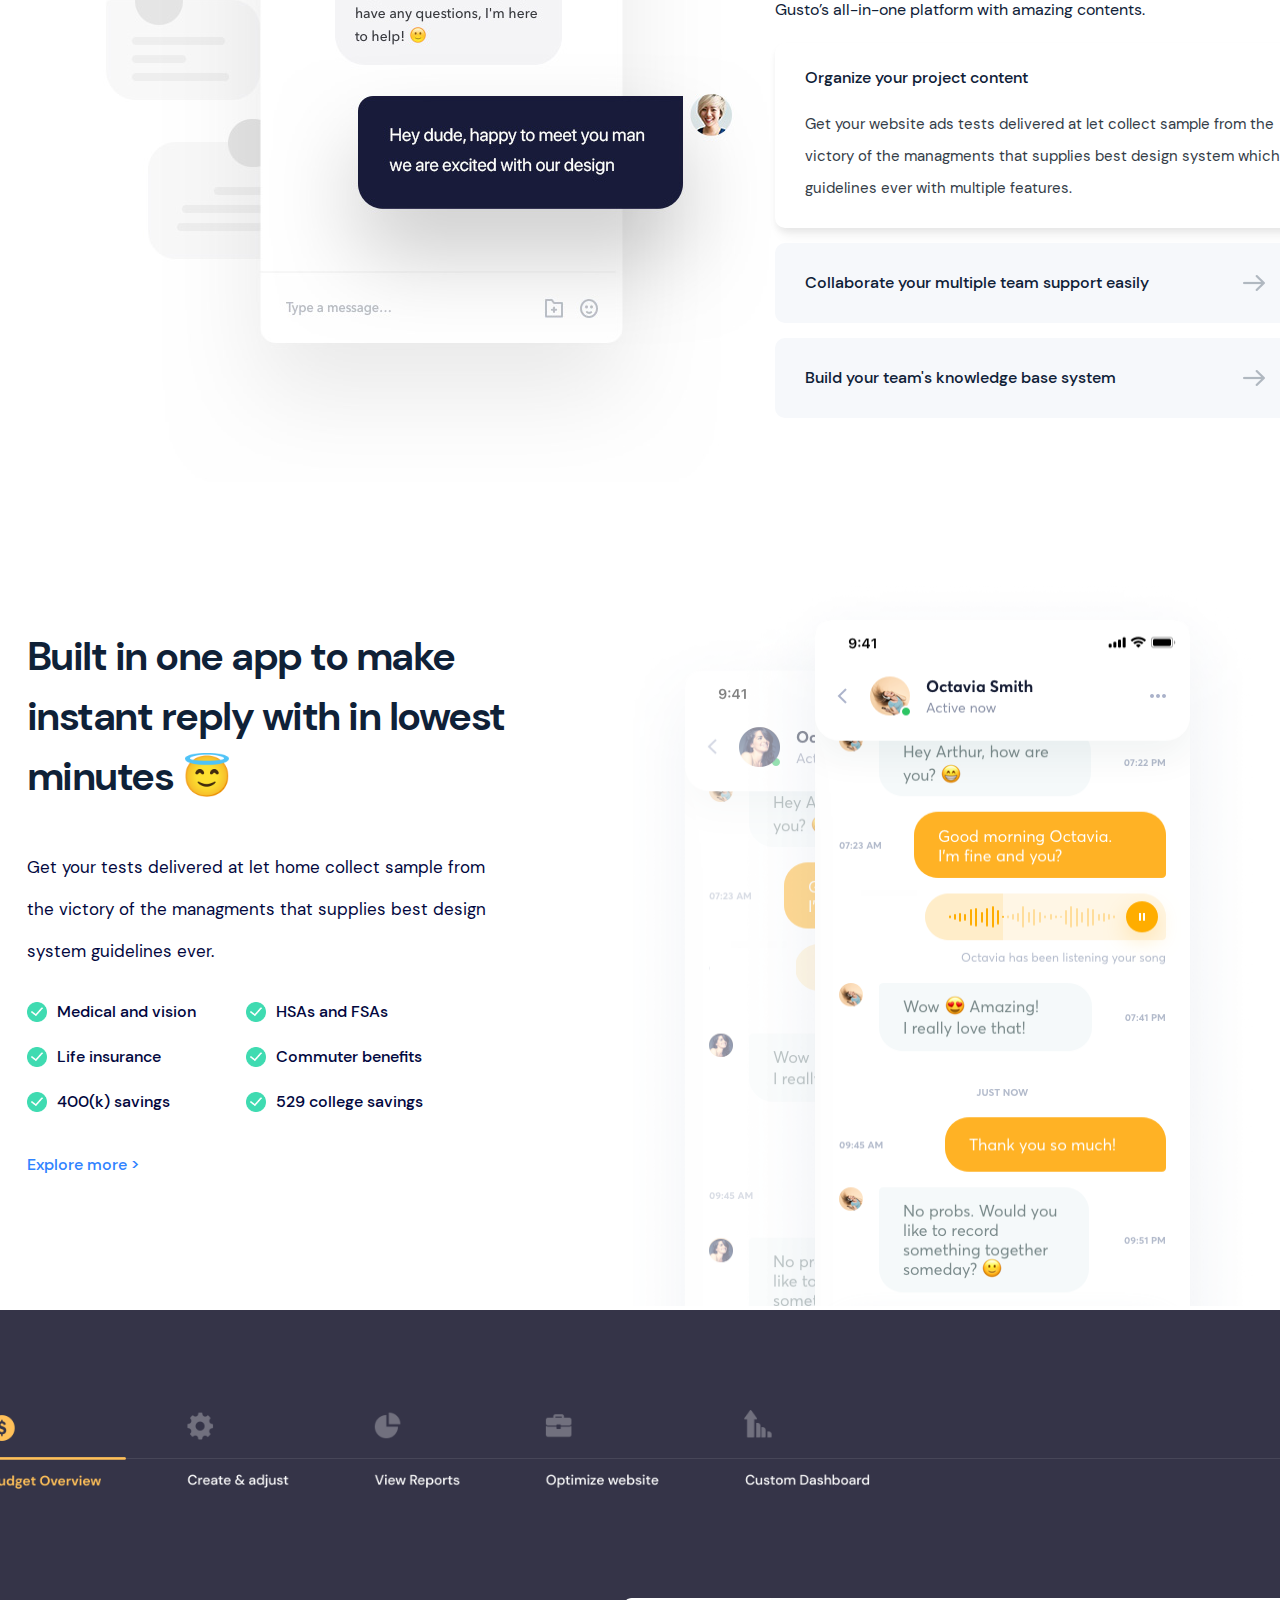
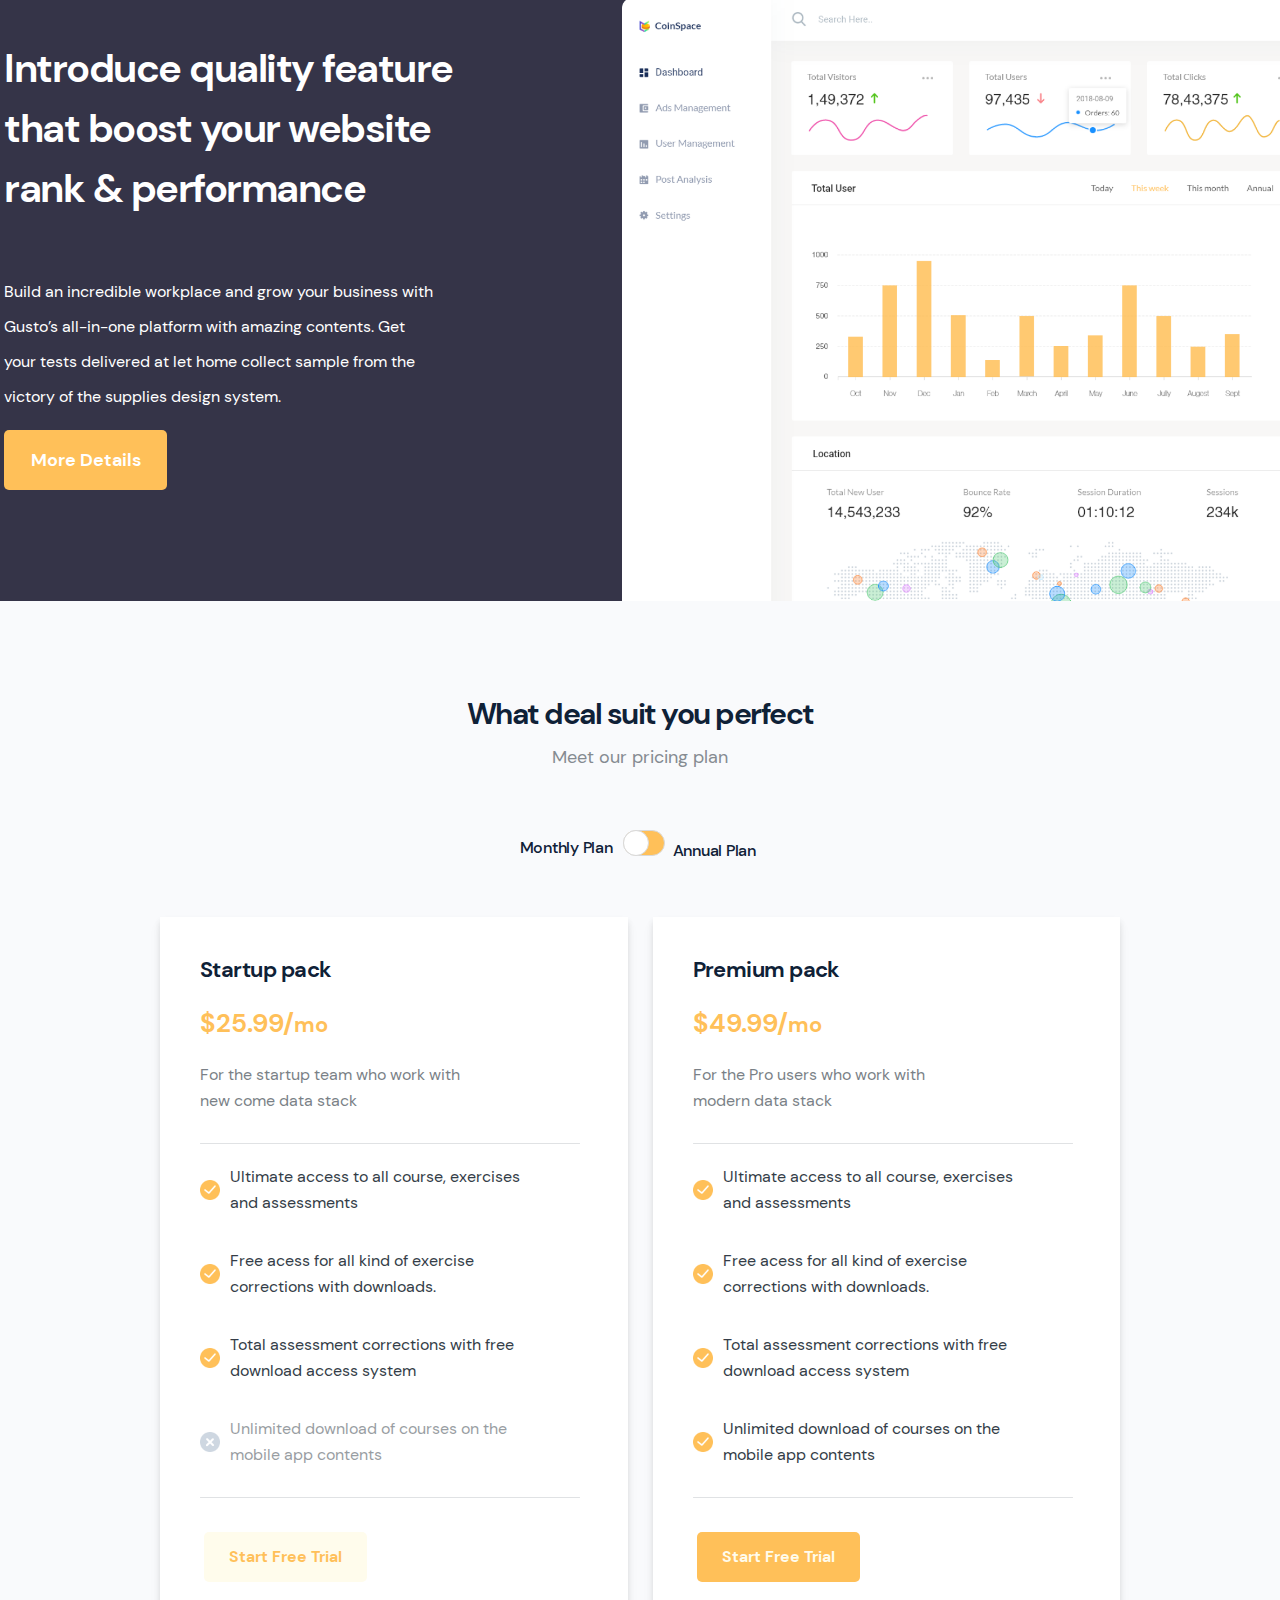
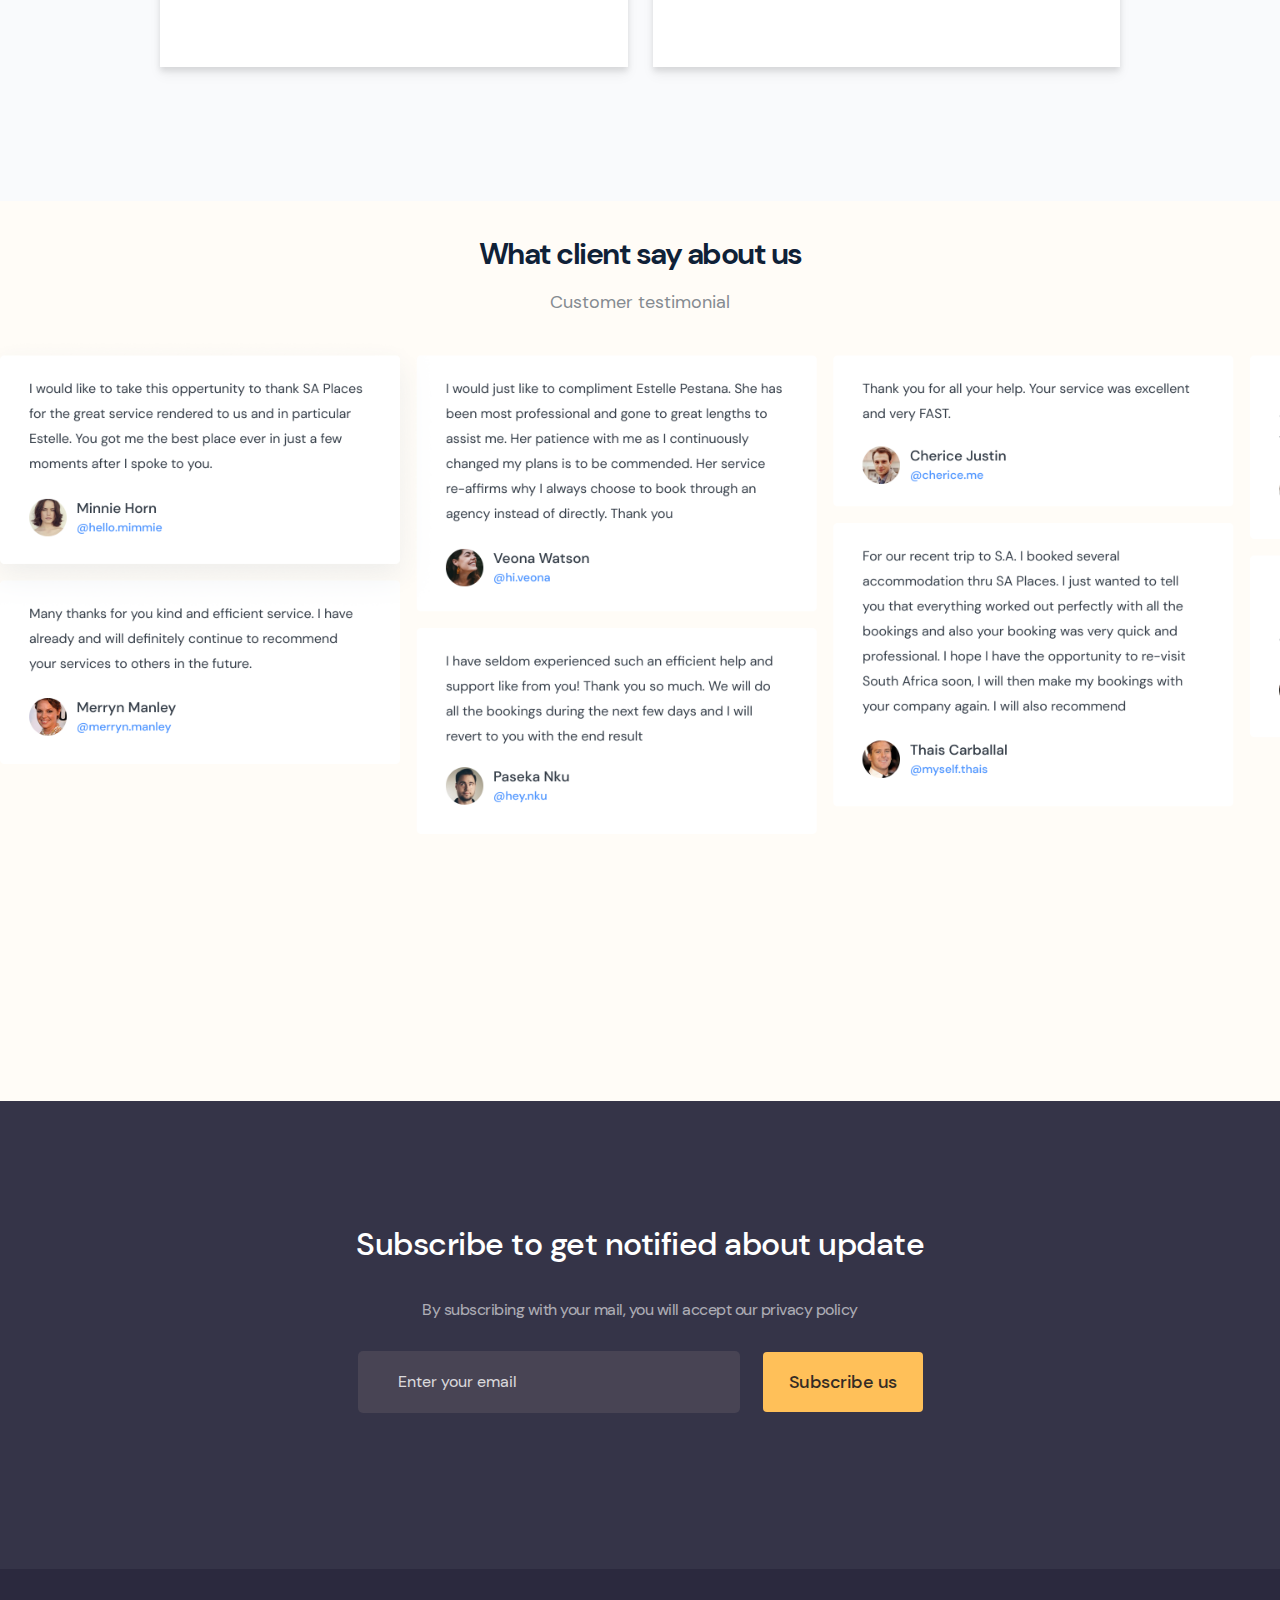
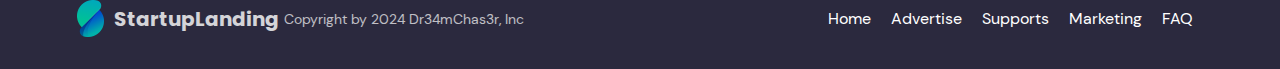
==== commit 72569bf8: "backup" ====
--- a/index.html
+++ b/index.html
@@ -52,7 +52,7 @@
                 <img src="img/google.png">
                 <img src="img/dropbox.png">
             </div>
-        </div><img src="img/header_img.png"></div>
+        </div><div class="header-img"><img src="img/header_img.png"></div></div>
     </div>
     <div class="container" id="service">
         <div class="service1">
--- a/style.css
+++ b/style.css
@@ -24,21 +24,24 @@
     width: 1920px;
 }
 /* HEADER */ 
+
 body{
 display:flex;
 align-items:center;
 flex-direction: column;
-height: 100%; 
+margin:0;
 overflow-x: hidden;
 }
 #header{    
     background-image: url(img/header_bg.png);
+    margin-bottom: 0;
 }
 .top-menu{
     display:flex;
     flex-direction: row;
     align-items: center;
     justify-content: space-evenly;
+    margin-top:30px;
 }
 .top-nav {
     display: flex;
@@ -224,10 +227,6 @@
     color:#FFFFFF;
 
 }
-.header-img{
-    height:741.1px;
-    width:auto;
-}
 .sponsors{
     display: flex;
     flex-direction: row;
@@ -262,6 +261,7 @@
     flex-direction: row;
     align-items: center;
     justify-content: center;
+    margin-top:64px;
 }
 .service1, .service2{
     display: flex;
@@ -347,6 +347,7 @@
 
 
 }
+
 .features-image img {
     width:790px;
     height:725px;
@@ -425,6 +426,7 @@
     display: flex;
     flex-direction: row;
     justify-content: space-evenly;
+    margin-bottom:0px;
 }
 .workHard-header{
 width:510px;
@@ -508,6 +510,7 @@
     display:flex;
     flex-direction: row;
     justify-content: center;
+    margin-bottom: -5px;
 }
 .sf-content-header{
     display:flex;
@@ -561,6 +564,7 @@
 }
 .sf-image img{
     max-width: 100%;
+    margin-left:80px;
 }
 .slideFeatures-content{
     display: flex;
@@ -578,11 +582,13 @@
 /* PRICING PLAN */
 #pricingPlan{
     background-color: #F9FAFC;
+    margin-bottom: 0;
 }
 .title-pricing{
   display: flex;
   flex-direction: column;
   align-items: center;
+  margin-top:55px;
 }
 .title-pricing h3{
 
@@ -693,7 +699,6 @@
     align-items: center;
     flex-direction: row;
     justify-content: space-evenly;
-    padding: 0px -15px 0px -15px;
     margin-top:50px;
 }
 .startup-pack , .premium-pack{
@@ -701,8 +706,15 @@
     width:480px;
     height:730px;
     padding:20px 0 0 40px;
-}
-
+    margin-left:25px;
+    box-shadow: 0 8px 12px rgba(0, 0, 0, 0.05), 0 4px 6px rgba(0, 0, 0, 0.1);
+}
+.premium-pack{
+    margin-right:480px;
+}
+.startup-pack{
+    margin-left:480px;
+}
 .startup-pack p, .premium-pack p {
     color:#FFC059;
     font-family: 'dm-sans';
@@ -872,6 +884,7 @@
     flex-direction: column;
     align-items: center;
     height:900px;
+    margin-bottom: 0;
 }
 #allComments h2 {
 
@@ -918,11 +931,9 @@
 /* ALL COMMENTS */
 /* footer */
 #footer{
-    height:568px;
+height: 568px;
     background-color: #353448;
-    display:flex;
-    flex-direction: column;
-    align-items: center;
+margin-bottom:-5px;
 }
 #footer h2{
 
@@ -1007,14 +1018,16 @@
     display: flex;
     flex-direction: row;
     align-items: center;
+    justify-content: center;
 }
 .footer-tab{
     display: flex;
     flex-direction: row;
     justify-content: space-around;
+    min-width: 1920px;
     height: 100px;
     background-color: #2B293E;
-    margin-top:135px;
+    margin-top:156px;
 }
 .footer-logo{
     display: flex;
@@ -1082,4 +1095,133 @@
 
 
 }
-/* footer */+/* footer */
+/*Media query*/
+@media only screen and (max-width: 1650px) {
+   .sf-image{
+    margin-right:-80px;
+   }
+  }
+@media only screen and (max-width: 1400px) {
+  .header-img img{
+    width:600px;
+    height:auto;
+  }
+  .workHard-content{
+    margin-left:250px;
+  }
+  .workHard-image{
+    margin-right:250px;
+  }
+  
+  }
+  .leftside-footer{
+    margin-left:250px;
+  }
+  .rightside-footer{
+    margin-right:250px;
+  }
+@media only screen and (max-width: 1250px) {
+    .top-menu{
+        display:flex;
+        flex-direction: row;
+        justify-content: center;
+        margin-left:120px;
+        max-width: 1650px;
+    }
+    .rightside-header{
+        margin-left:15px;
+    }
+    .top-nav{
+        margin-left:-25px;
+    }
+    .header-img{
+        display: none;
+    }
+    .flex-header-content{
+        display: flex;
+        max-width: 1650px;
+        justify-content:center;
+    }
+    .header-content{
+        margin-left:400px;
+    }
+    .sponsors{
+        display: flex;
+        flex-direction: row;
+        justify-content: space-between;
+        align-items: center;
+        width:490px;
+        height:42px;
+    }
+    #service{
+        display: flex;
+        flex-direction:column;
+    }
+    .service1{
+        margin-bottom:20px;
+    }
+    .features-content{
+        margin-left:-50px;
+    }
+    #workHard{
+        margin-left:150px;
+    }
+    .workHard-image img {
+        height: 504px;
+        width: 434px;
+        margin-left:-250px;
+    }
+    .features-image img, .features-image {
+        width: 553px;
+        height: 507.5px;   
+        margin-left:-150px; 
+    }
+    #slideFeatures{
+        margin-left:-100px;
+    }
+    .tab-section-sf{
+        width:1400px;
+    }
+    .tab-section-sf img{
+        overflow:hidden;
+        width:200px;
+    }
+    .sf-image{
+        margin-left:-100px;
+        object-fit: cover;
+        width:600px;
+        overflow:hidden;
+    }
+    .sf-image img{  
+        overflow:hidden;
+        width:790px;
+    }
+    #pricingPlan{
+        margin-left:-150px;
+    }
+    #allComments{
+        margin-left:-150px;
+    }
+    #allComments img{
+        margin-left: 100px;
+    }
+    #footer{
+        margin-left:-250px;
+    }
+    .footer-tab{
+        justify-content: space-evenly;
+    }
+    .leftside-footer{
+        margin-right:-100px;
+    }
+  }
+@media only screen and (max-width: 991px) {
+
+  }
+@media only screen and (max-width: 768px) {
+  
+}
+@media only screen and (max-width: 500px) {
+  
+}         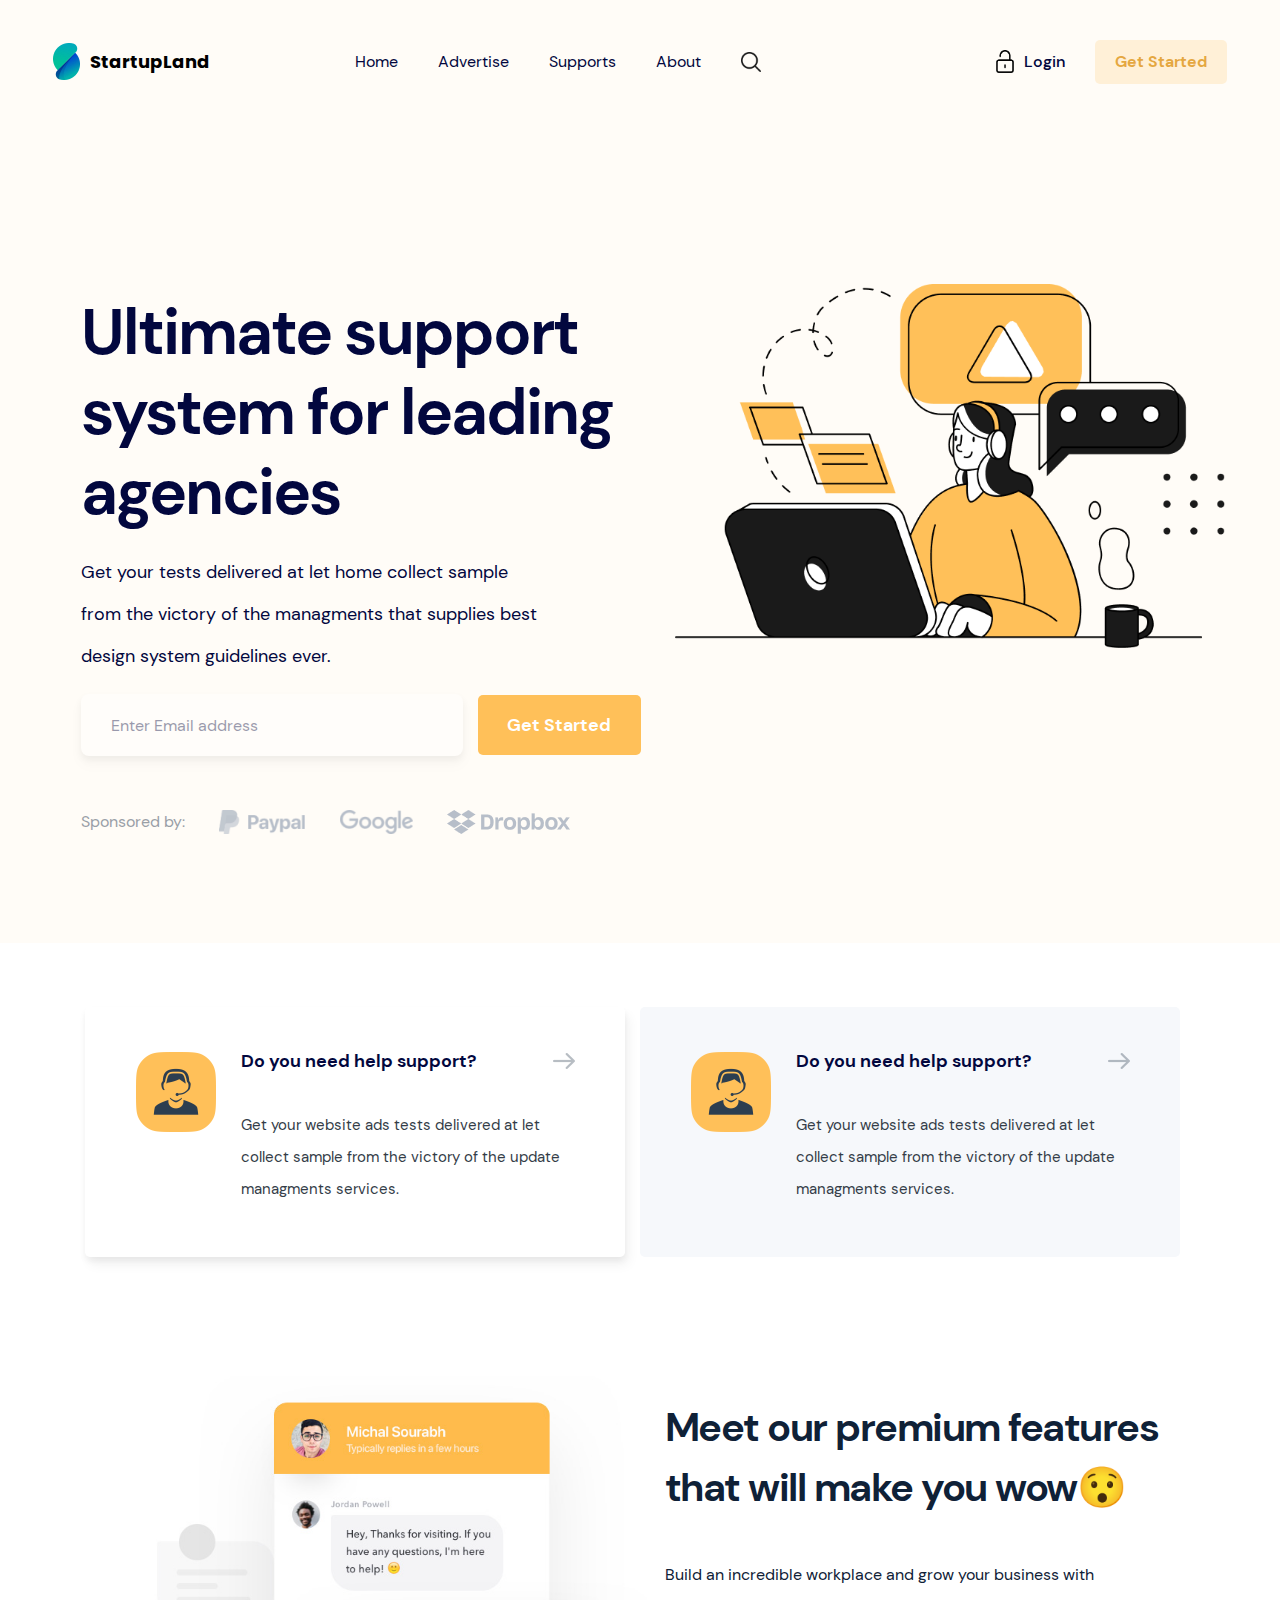
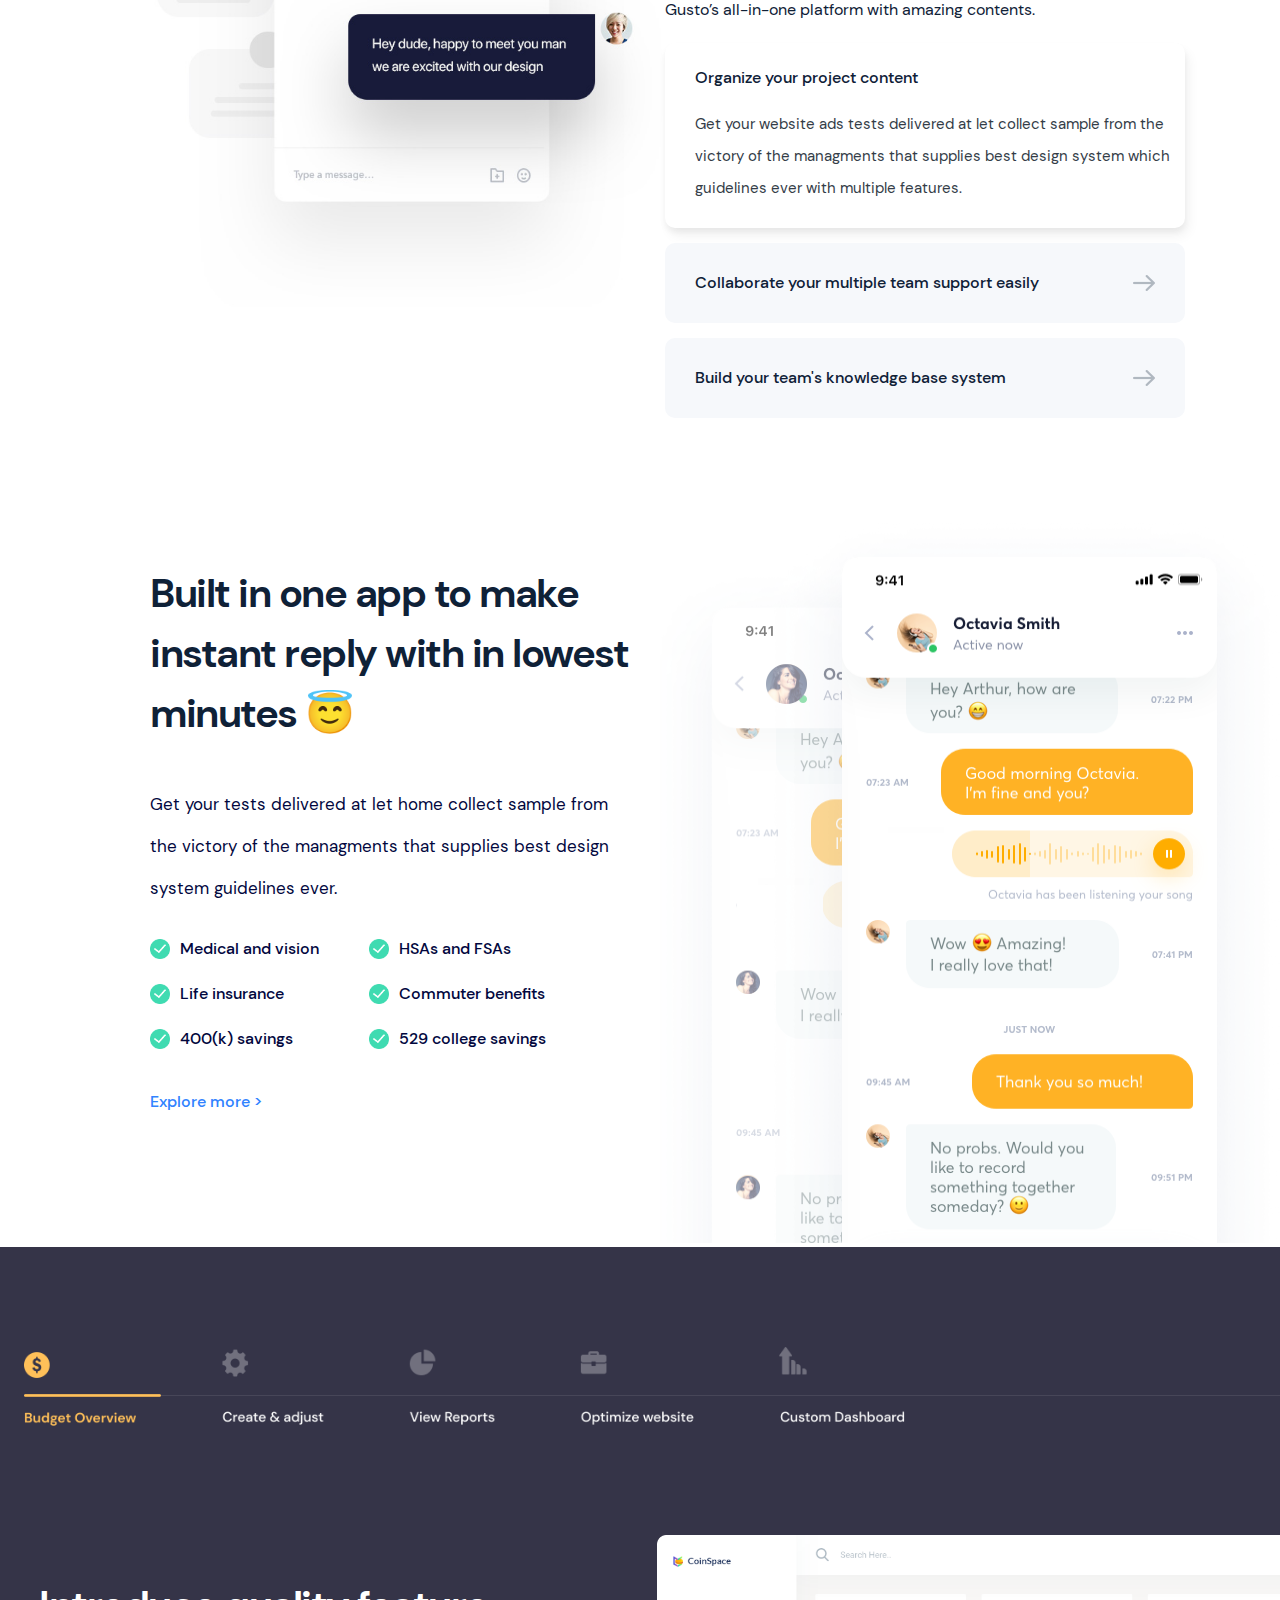
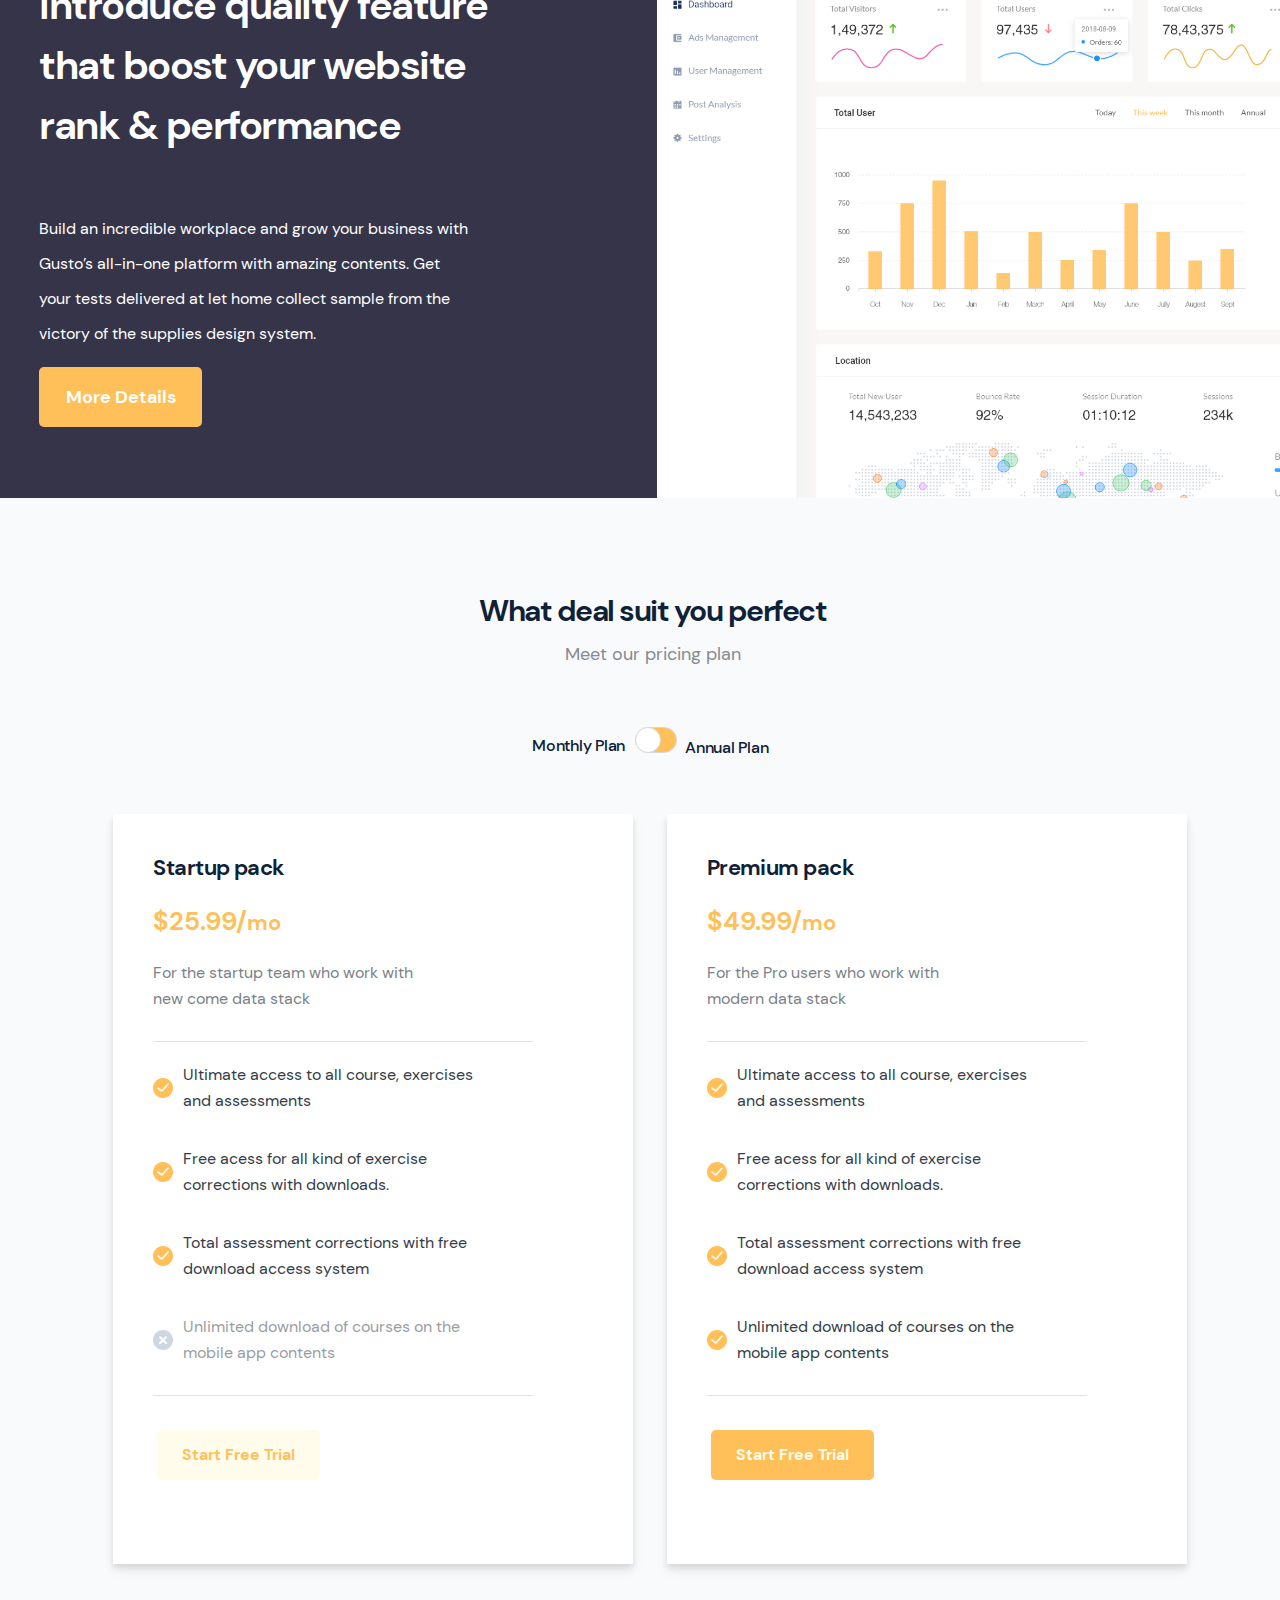
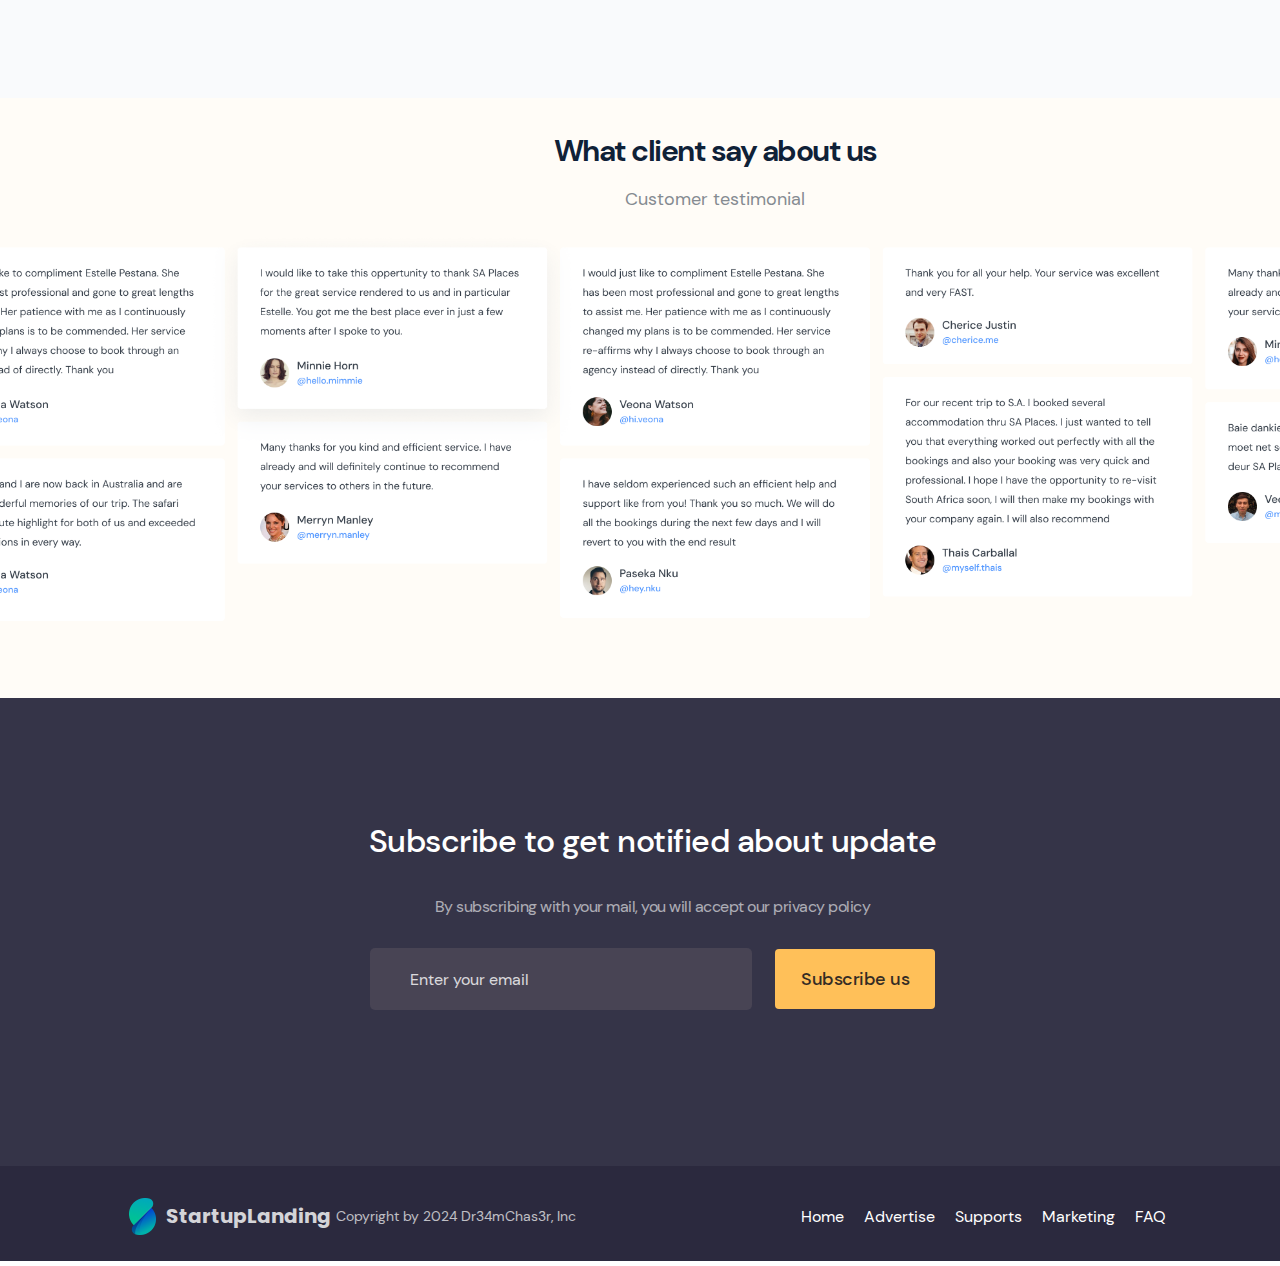
==== commit bf6f2425: "Update" ====
--- a/index.html
+++ b/index.html
@@ -113,7 +113,7 @@
         <div>
             <div class="tab-section-sf"><img src="img/tab_section.png"></div>
             <div class="slideFeatures-content">
-                <div>
+                <div class="sf-content">
                     <div class="sf-content-header">
                     <p>Introduce quality feature 
                 that boost your website
@@ -171,28 +171,30 @@
         <img src="img/messages.png">
     </div>
     <div class="container" id="footer">
-        <div><h2>Subscribe to get notified about update</h2>
-       <div class="footer-text"> <p>By subscribing with your mail, you will accept our privacy policy</p></div>
-        <div class="interactive-footer">
+        <div class="footer-subscribe">
+            <h2>Subscribe to get notified about update</h2>
+            <div class="footer-text"><p>By subscribing with your mail, you will accept our privacy policy</p></div>
+         <div class="interactive-footer">
             <form class="footer-form">
                 <input type="email" placeholder="Enter your email">
             </form>
             <button class="footer-button"><a href="#">Subscribe us</a></button>
-        </div>
-        <div class="footer-tab">
-               <div class="leftside-footer"><div class="footer-logo">
-                <img src="img/logo.png">
-                <p>StartupLanding</p>
-                </div>
-                <div class="copyright"><p>Copyright by 2024 Dr34mChas3r, Inc</p></div></div> 
-                <div class="rightside-footer">
-                    <a href="#">Home</a>
-                    <a href="#">Advertise</a>
-                    <a href="#">Supports</a>
-                    <a href="#">Marketing</a>
-                    <a href="#">FAQ</a>
-                </div>
-        </div>
+         </div>
+    </div>
+    <div class="footer-tab">
+        <div class="leftside-footer"><div class="footer-logo">
+         <img src="img/logo.png">
+         <p>StartupLanding</p>
+         </div>
+         <div class="copyright"><p>Copyright by 2024 Dr34mChas3r, Inc</p></div></div> 
+         <div class="rightside-footer">
+             <a href="#">Home</a>
+             <a href="#">Advertise</a>
+             <a href="#">Supports</a>
+             <a href="#">Marketing</a>
+             <a href="#">FAQ</a>
+         </div>
+ </div>
     </div>
 </body>
 </html>--- a/style.css
+++ b/style.css
@@ -30,7 +30,10 @@
 align-items:center;
 flex-direction: column;
 margin:0;
-overflow-x: hidden;
+}
+html, body {
+    max-width: 100%;
+    overflow-x: hidden;
 }
 #header{    
     background-image: url(img/header_bg.png);
@@ -561,6 +564,7 @@
 }
 .sf-image{
     width:829px;
+    overflow: hidden;
 }
 .sf-image img{
     max-width: 100%;
@@ -884,7 +888,7 @@
     flex-direction: column;
     align-items: center;
     height:900px;
-    margin-bottom: 0;
+    margin-bottom: -300px;
 }
 #allComments h2 {
 
@@ -1098,130 +1102,178 @@
 /* footer */
 /*Media query*/
 @media only screen and (max-width: 1650px) {
-   .sf-image{
-    margin-right:-80px;
-   }
+    .container{
+
+    }
+    .sf-image{
+        overflow:unset;
+    }
+    .tab-menu{
+        justify-content: space;
+    }
+    #workHard{
+        justify-content: center;
+    }
   }
 @media only screen and (max-width: 1400px) {
-  .header-img img{
-    width:600px;
-    height:auto;
-  }
-  .workHard-content{
-    margin-left:250px;
-  }
-  .workHard-image{
-    margin-right:250px;
-  }
-  
-  }
-  .leftside-footer{
-    margin-left:250px;
-  }
-  .rightside-footer{
-    margin-right:250px;
+    .top-menu{
+        justify-content: space-around;
+        margin-left:185px;
+        max-width: 1400px;
+    }
+    .container{
+        margin-left:150px;
+    }
+    .header-img img{
+        margin-left:-50px;
+        width: 550px;
+        height: auto;
+    }
+    .header-content{
+        margin-left:-125px;
+    }
+    .title-comments img{
+        width:90%;
+    }
+    #service{
+        max-width:1400px;
+        margin-left:0px;
+    }
+    .features-image img{
+        height:550px;
+        width: auto;
+        margin-left:-180px;
+    }
+    #workHard{
+        justify-content: center;
+    }
+    .footer-tab{
+        justify-content: center;
+    }
+     .leftside-footer{
+        margin-right:25px;
+        margin-left:-125px;
+     }   
+    .rightside-footer{
+        margin-left:150px;
+    }
+    .footer-subscribe{
+      margin-left:-125px;
+    }
+    .pricing-packs{
+        margin-left:350px;
+    }
+    .startup-pack{
+        margin-left:0px;
+    }
+    .title-pricing{
+        margin-left: -125px;
+    }
   }
 @media only screen and (max-width: 1250px) {
-    .top-menu{
-        display:flex;
-        flex-direction: row;
-        justify-content: center;
-        margin-left:120px;
-        max-width: 1650px;
-    }
-    .rightside-header{
-        margin-left:15px;
-    }
-    .top-nav{
-        margin-left:-25px;
-    }
-    .header-img{
-        display: none;
-    }
-    .flex-header-content{
-        display: flex;
-        max-width: 1650px;
-        justify-content:center;
-    }
-    .header-content{
-        margin-left:400px;
-    }
-    .sponsors{
-        display: flex;
-        flex-direction: row;
-        justify-content: space-between;
-        align-items: center;
-        width:490px;
-        height:42px;
-    }
-    #service{
-        display: flex;
-        flex-direction:column;
-    }
-    .service1{
-        margin-bottom:20px;
-    }
-    .features-content{
-        margin-left:-50px;
-    }
-    #workHard{
-        margin-left:150px;
-    }
-    .workHard-image img {
-        height: 504px;
-        width: 434px;
-        margin-left:-250px;
-    }
-    .features-image img, .features-image {
-        width: 553px;
-        height: 507.5px;   
-        margin-left:-150px; 
-    }
-    #slideFeatures{
-        margin-left:-100px;
-    }
-    .tab-section-sf{
-        width:1400px;
-    }
-    .tab-section-sf img{
-        overflow:hidden;
-        width:200px;
-    }
-    .sf-image{
-        margin-left:-100px;
-        object-fit: cover;
-        width:600px;
-        overflow:hidden;
-    }
-    .sf-image img{  
-        overflow:hidden;
-        width:790px;
-    }
-    #pricingPlan{
-        margin-left:-150px;
-    }
-    #allComments{
-        margin-left:-150px;
-    }
-    #allComments img{
-        margin-left: 100px;
-    }
-    #footer{
-        margin-left:-250px;
-    }
-    .footer-tab{
-        justify-content: space-evenly;
-    }
-    .leftside-footer{
-        margin-right:-100px;
-    }
-  }
+   .leftside-header{
+    margin-left:120px;
+   }
+   .rightside-header{
+    margin-right:80px;
+   }
+   .flex-header-content{
+    margin-left:80px;
+   }
+   .service1{
+    margin-left:100px;
+   }
+   .workHard-content{
+    margin-left:100px;
+   }
+   .slideFeatures-content{
+    margin-left:100px;
+   }
+   .tab-section-sf{
+    margin-left:100px;
+   }
+   .title-pricing, .pricing-packs{
+    margin-left:100px;
+   }
+   .title-comments{
+    margin-left:100px;
+   }
+   #footer h2, .footer-text, .interactive-footer{
+    margin-left:100px;
+   }
+   .footer-tab{
+    margin-left:-15px;
+   }
+   .rightside-footer{
+    margin-left:50px;
+   }
+   .top-menu{
+    max-width:900px;
+    margin-left:300px;
+   }
+   .header-img{
+    display: none;
+   }
+   #service{
+    flex-direction: column;
+    justify-content: center;
+    align-items: center;
+   }
+   .service1{
+    margin-left:0;
+    margin-bottom:50px;
+   }
+   .features-image{
+    margin-left:-100px;
+   }
+   .workHard-content{
+    margin-left:0px;
+   }
+   .workHard-image{
+    margin-left:-75px;
+   }
+
+   .tab-section-sf img{
+  display: none;
+   }
+   .sf-image img{
+    margin-left:100px;
+   }
+   .sf-content{
+    margin-right: -150px;
+   }
+   .pricing-packs{
+    margin-left:375px;
+    justify-content: center;
+   }
+   .premium-pack{
+    margin-left:10px;
+   }
+   .title-pricing{
+    margin-left:-125px;
+   }
+   .title-comments{
+    margin-left:0;
+   }
+   .footer
+}
 @media only screen and (max-width: 991px) {
-
+.top-nav ul{
+    padding:0px;
+}
+.header-logo{
+    margin-right: 0px;
+}
+.get-started-button{
+    display: none;
+}
+.top-menu{
+    margin-left: 425px;
+}
   }
 @media only screen and (max-width: 768px) {
   
 }
 @media only screen and (max-width: 500px) {
   
-}         +}      